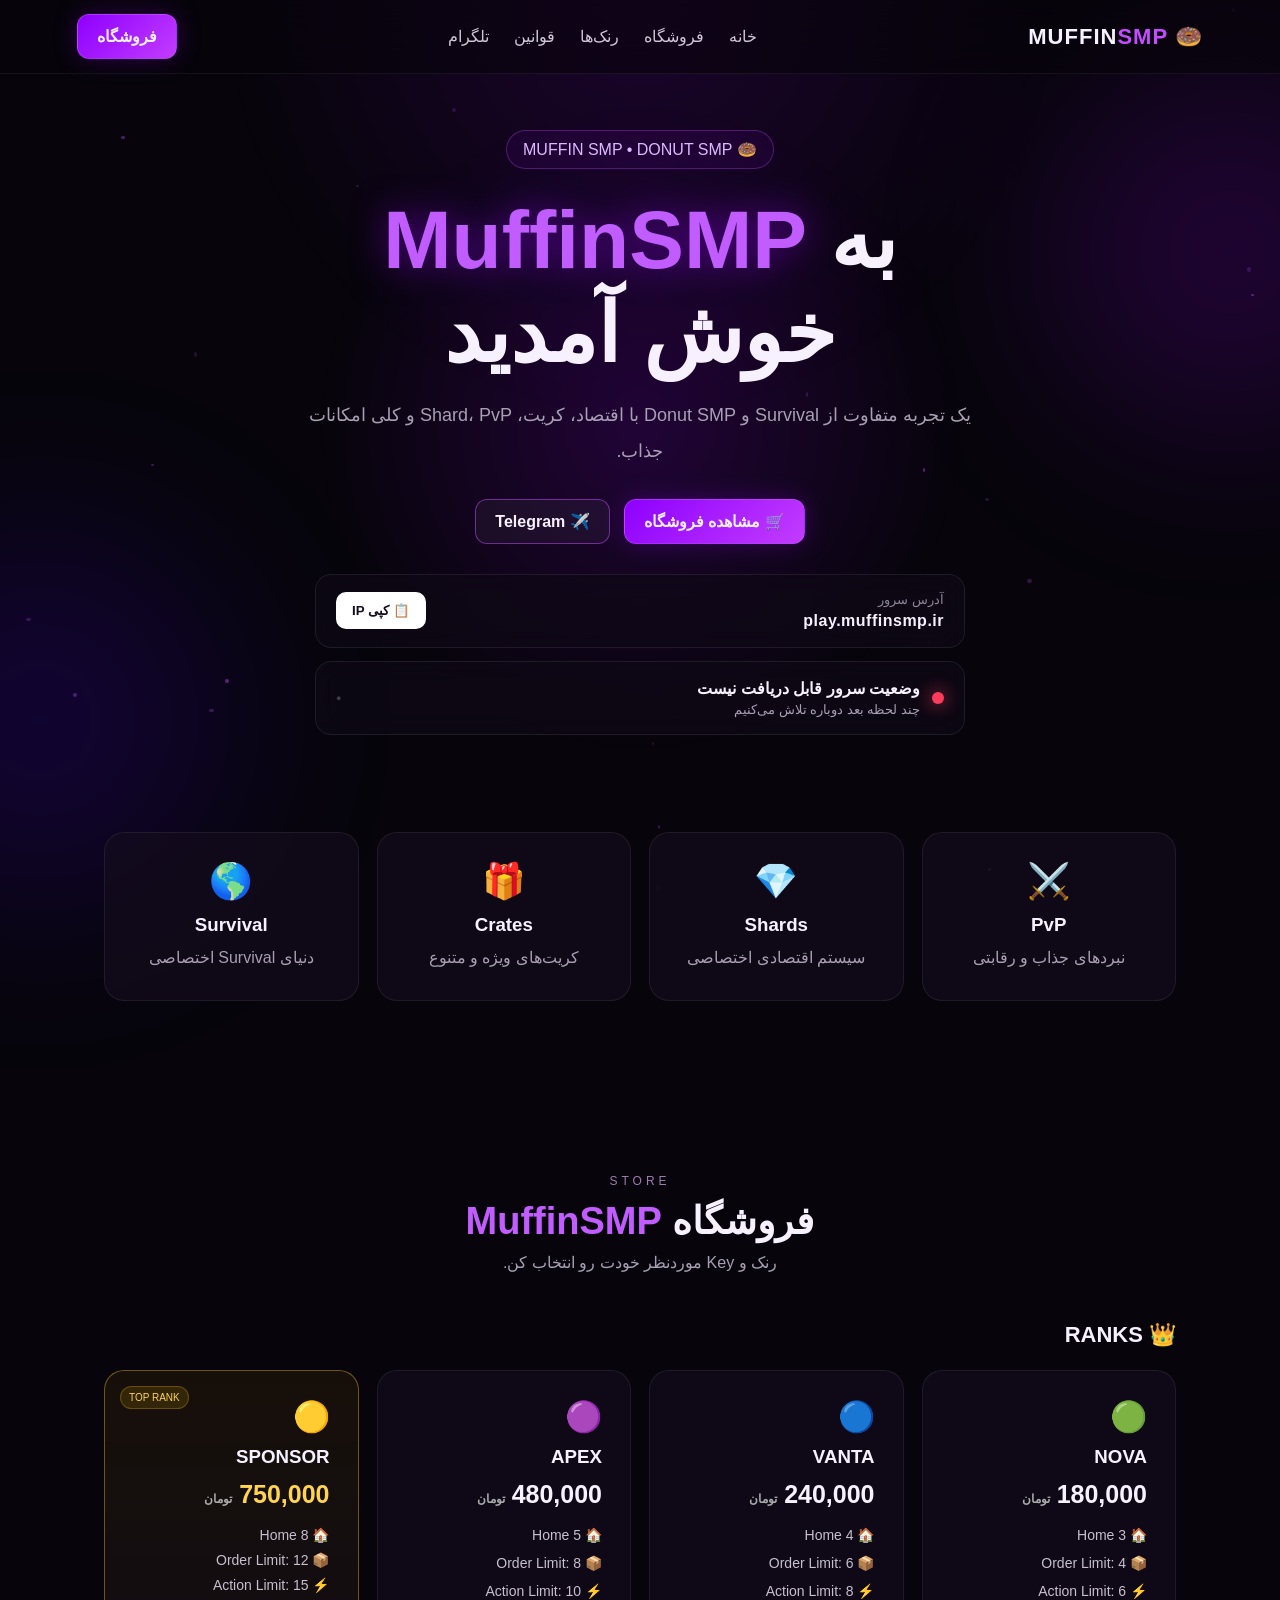
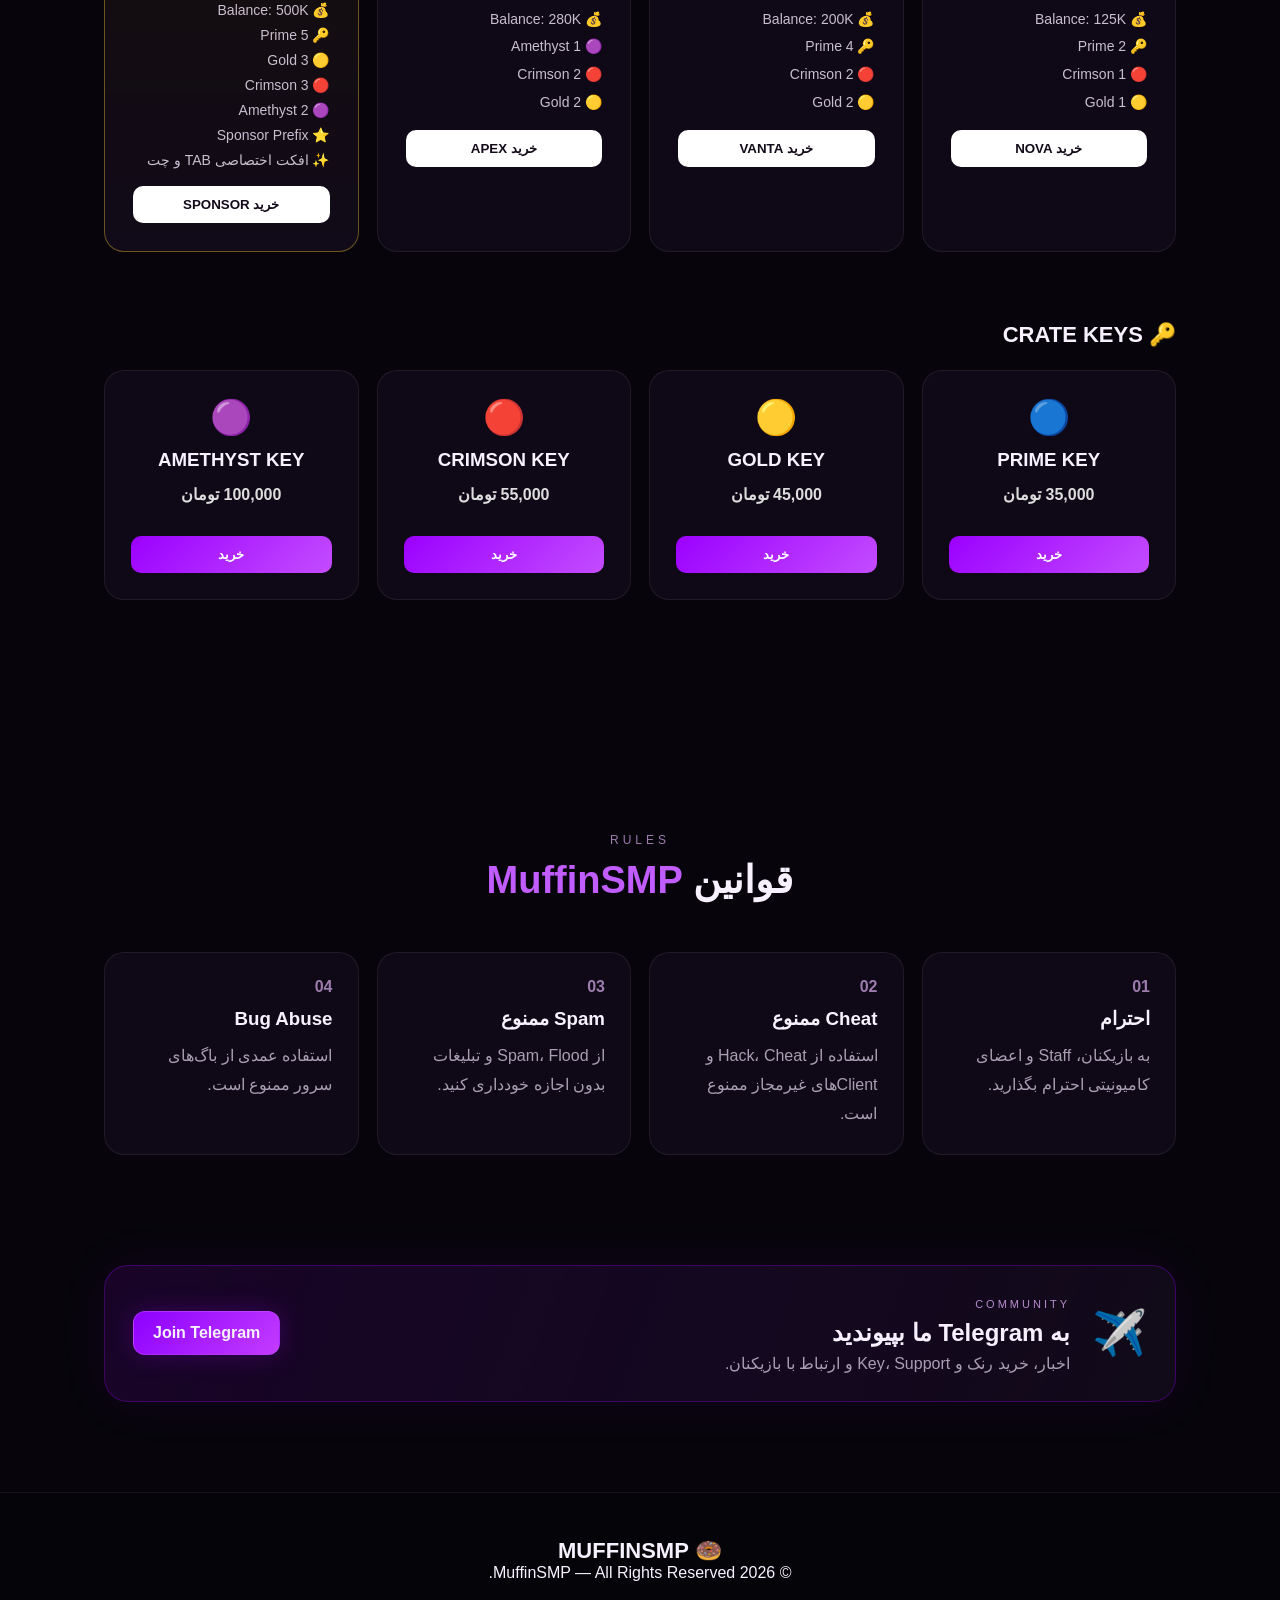
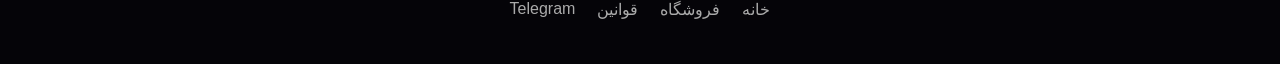
==== index.html @ d0418fef "Add files via upload" ====
<!DOCTYPE html>
<html lang="fa" dir="rtl">
<head>
    <meta charset="UTF-8">
    <meta name="viewport" content="width=device-width, initial-scale=1.0">
    <meta name="description" content="MuffinSMP - سرور Survival و Donut SMP ایرانی">
    <meta name="theme-color" content="#9b00ff">
    <title>MuffinSMP | Donut SMP</title>
    <link rel="icon" type="image/png" href="favicon.png">
    <link rel="stylesheet" href="style.css">
</head>
<body>

<div class="ambient ambient-one"></div>
<div class="ambient ambient-two"></div>
<div class="particles" aria-hidden="true"></div>

<header class="navbar" id="navbar">
    <div class="logo">🍩 MUFFIN<span>SMP</span></div>
    <nav>
        <a href="#home">خانه</a>
        <a href="#shop">فروشگاه</a>
        <a href="#ranks">رنک‌ها</a>
        <a href="#rules">قوانین</a>
        <a href="#telegram">تلگرام</a>
    </nav>
    <a href="#shop" class="nav-button">فروشگاه</a>
</header>

<section id="home" class="hero">
    <div class="hero-background"></div>
    <div class="hero-content reveal">
        <div class="badge">🍩 MUFFIN SMP • DONUT SMP</div>
        <h1>به <span>MuffinSMP</span><br>خوش آمدید</h1>
        <p>یک تجربه متفاوت از Survival و Donut SMP با اقتصاد، کریت، Shard، PvP و کلی امکانات جذاب.</p>

        <div class="hero-buttons">
            <a href="#shop" class="primary-btn">🛒 مشاهده فروشگاه</a>
            <a href="https://t.me/muffinsmp" target="_blank" rel="noopener" class="secondary-btn">✈️ Telegram</a>
        </div>

        <div class="server-ip glass">
            <div>
                <small>آدرس سرور</small>
                <strong id="serverIP">play.muffinsmp.ir</strong>
            </div>
            <button onclick="copyIP()">📋 کپی IP</button>
        </div>

        <div class="server-status glass" aria-live="polite">
            <div class="status-dot checking" id="statusDot"></div>
            <div class="status-info">
                <strong id="serverStatus">در حال بررسی سرور...</strong>
                <span id="playerCount">در حال دریافت تعداد بازیکنان...</span>
            </div>
            <span class="refresh-status" id="statusRefresh">●</span>
        </div>

        <div id="copyMessage" class="copy-message">IP کپی شد!</div>
    </div>
</section>

<section class="features">
    <div class="feature-card reveal"><div class="feature-icon">⚔️</div><h3>PvP</h3><p>نبردهای جذاب و رقابتی</p></div>
    <div class="feature-card reveal"><div class="feature-icon">💎</div><h3>Shards</h3><p>سیستم اقتصادی اختصاصی</p></div>
    <div class="feature-card reveal"><div class="feature-icon">🎁</div><h3>Crates</h3><p>کریت‌های ویژه و متنوع</p></div>
    <div class="feature-card reveal"><div class="feature-icon">🌎</div><h3>Survival</h3><p>دنیای Survival اختصاصی</p></div>
</section>

<section id="shop" class="section">
    <div class="section-title reveal">
        <span>STORE</span>
        <h2>فروشگاه <b>MuffinSMP</b></h2>
        <p>رنک و Key موردنظر خودت رو انتخاب کن.</p>
    </div>

    <div id="ranks" class="shop-category">
        <h3 class="category-title reveal">👑 RANKS</h3>
        <div class="cards">

            <div class="shop-card nova reveal">
                <div class="rank-icon">🟢</div>
                <h3>NOVA</h3>
                <div class="price">180,000 <small>تومان</small></div>
                <ul>
                    <li>🏠 3 Home</li><li>📦 Order Limit: 4</li><li>⚡ Action Limit: 6</li>
                    <li>💰 Balance: 125K</li><li>🔑 2 Prime</li><li>🔴 1 Crimson</li><li>🟡 1 Gold</li>
                </ul>
                <button onclick="buyRank('NOVA')">خرید NOVA</button>
            </div>

            <div class="shop-card vanta reveal">
                <div class="rank-icon">🔵</div>
                <h3>VANTA</h3>
                <div class="price">240,000 <small>تومان</small></div>
                <ul>
                    <li>🏠 4 Home</li><li>📦 Order Limit: 6</li><li>⚡ Action Limit: 8</li>
                    <li>💰 Balance: 200K</li><li>🔑 4 Prime</li><li>🔴 2 Crimson</li><li>🟡 2 Gold</li>
                </ul>
                <button onclick="buyRank('VANTA')">خرید VANTA</button>
            </div>

            <div class="shop-card apex reveal">
                <div class="rank-icon">🟣</div>
                <h3>APEX</h3>
                <div class="price">480,000 <small>تومان</small></div>
                <ul>
                    <li>🏠 5 Home</li><li>📦 Order Limit: 8</li><li>⚡ Action Limit: 10</li>
                    <li>💰 Balance: 280K</li><li>🟣 1 Amethyst</li><li>🔴 2 Crimson</li><li>🟡 2 Gold</li>
                </ul>
                <button onclick="buyRank('APEX')">خرید APEX</button>
            </div>

            <div class="shop-card sponsor reveal">
                <div class="sponsor-badge">TOP RANK</div>
                <div class="rank-icon">🟡</div>
                <h3>SPONSOR</h3>
                <div class="price">750,000 <small>تومان</small></div>
                <ul>
                    <li>🏠 8 Home</li><li>📦 Order Limit: 12</li><li>⚡ Action Limit: 15</li>
                    <li>💰 Balance: 500K</li><li>🔑 5 Prime</li><li>🟡 3 Gold</li>
                    <li>🔴 3 Crimson</li><li>🟣 2 Amethyst</li><li>⭐ Sponsor Prefix</li><li>✨ افکت اختصاصی TAB و چت</li>
                </ul>
                <button onclick="buyRank('SPONSOR')">خرید SPONSOR</button>
            </div>

        </div>
    </div>

    <div class="shop-category">
        <h3 class="category-title reveal">🔑 CRATE KEYS</h3>
        <div class="cards key-cards">
            <div class="key-card reveal"><span>🔵</span><h3>PRIME KEY</h3><strong>35,000 تومان</strong><button onclick="buyKey('Prime')">خرید</button></div>
            <div class="key-card reveal"><span>🟡</span><h3>GOLD KEY</h3><strong>45,000 تومان</strong><button onclick="buyKey('Gold')">خرید</button></div>
            <div class="key-card reveal"><span>🔴</span><h3>CRIMSON KEY</h3><strong>55,000 تومان</strong><button onclick="buyKey('Crimson')">خرید</button></div>
            <div class="key-card reveal"><span>🟣</span><h3>AMETHYST KEY</h3><strong>100,000 تومان</strong><button onclick="buyKey('Amethyst')">خرید</button></div>
        </div>
    </div>
</section>

<section id="rules" class="section rules-section">
    <div class="section-title reveal"><span>RULES</span><h2>قوانین <b>MuffinSMP</b></h2></div>
    <div class="rules-grid">
        <div class="rule reveal"><span>01</span><h3>احترام</h3><p>به بازیکنان، Staff و اعضای کامیونیتی احترام بگذارید.</p></div>
        <div class="rule reveal"><span>02</span><h3>Cheat ممنوع</h3><p>استفاده از Hack، Cheat و Clientهای غیرمجاز ممنوع است.</p></div>
        <div class="rule reveal"><span>03</span><h3>Spam ممنوع</h3><p>از Spam، Flood و تبلیغات بدون اجازه خودداری کنید.</p></div>
        <div class="rule reveal"><span>04</span><h3>Bug Abuse</h3><p>استفاده عمدی از باگ‌های سرور ممنوع است.</p></div>
    </div>
</section>

<section id="telegram" class="telegram-section">
    <div class="telegram-box reveal">
        <div class="telegram-icon">✈️</div>
        <div>
            <span>COMMUNITY</span>
            <h2>به Telegram ما بپیوندید</h2>
            <p>اخبار، خرید رنک و Key، Support و ارتباط با بازیکنان.</p>
        </div>
        <a href="https://t.me/muffinsmp" target="_blank" rel="noopener" class="telegram-btn">Join Telegram</a>
    </div>
</section>

<footer>
    <div class="footer-logo">🍩 MUFFINSMP</div>
    <p>© 2026 MuffinSMP — All Rights Reserved.</p>
    <div class="footer-links">
        <a href="#home">خانه</a><a href="#shop">فروشگاه</a><a href="#rules">قوانین</a><a href="#telegram">Telegram</a>
    </div>
</footer>

<div id="toast" class="toast">انجام شد!</div>
<script src="script.js"></script>
</body>
</html>
---- style.css ----
*{box-sizing:border-box;margin:0;padding:0}
:root{--bg:#07050b;--panel:rgba(20,12,29,.72);--purple:#9b00ff;--purple2:#c44cff;--text:#f7f1ff;--muted:#a99fb4}
html{scroll-behavior:smooth}
body{font-family:Tahoma,Arial,sans-serif;background:var(--bg);color:var(--text);overflow-x:hidden}
body:before{content:"";position:fixed;inset:0;pointer-events:none;background:radial-gradient(circle at 50% 0%,rgba(155,0,255,.14),transparent 38%);z-index:-3}
a{text-decoration:none;color:inherit}
.ambient{position:fixed;width:360px;height:360px;border-radius:50%;filter:blur(100px);opacity:.18;pointer-events:none;z-index:-2;animation:float 9s ease-in-out infinite}
.ambient-one{background:#9b00ff;top:8%;right:-130px}.ambient-two{background:#4d00ff;bottom:0;left:-140px;animation-delay:-4s}
@keyframes float{50%{transform:translate(30px,-25px) scale(1.08)}}
.navbar{position:fixed;top:0;left:0;right:0;height:74px;display:flex;align-items:center;justify-content:space-between;padding:0 6%;background:rgba(7,5,11,.58);backdrop-filter:blur(18px);border-bottom:1px solid rgba(255,255,255,.06);z-index:100;transition:.3s}
.navbar.scrolled{background:rgba(7,5,11,.9);box-shadow:0 10px 35px rgba(0,0,0,.35)}
.logo{font-weight:900;font-size:22px;letter-spacing:1px}.logo span{color:var(--purple2)}
nav{display:flex;gap:25px}nav a{color:#cfc6d7;transition:.25s}nav a:hover{color:#fff;text-shadow:0 0 15px var(--purple)}
.nav-button,.primary-btn,.secondary-btn,.telegram-btn{border:1px solid rgba(196,76,255,.5);border-radius:12px;padding:12px 19px;font-weight:800;transition:.25s}
.nav-button,.primary-btn,.telegram-btn{background:linear-gradient(135deg,#8d00ff,#c33cff);box-shadow:0 0 25px rgba(155,0,255,.25)}
.nav-button:hover,.primary-btn:hover,.telegram-btn:hover,.secondary-btn:hover{transform:translateY(-3px);box-shadow:0 0 35px rgba(155,0,255,.45)}
.hero{min-height:760px;display:grid;place-items:center;position:relative;padding:130px 6% 80px;text-align:center}
.hero-background{position:absolute;inset:0;background:radial-gradient(circle at center,rgba(155,0,255,.18),transparent 42%)}
.hero-content{max-width:850px;position:relative}.badge{display:inline-block;padding:9px 16px;border:1px solid rgba(196,76,255,.3);background:rgba(155,0,255,.08);border-radius:999px;color:#dcb8ff;animation:pulseGlow 3s ease-in-out infinite}
@keyframes pulseGlow{50%{box-shadow:0 0 35px rgba(155,0,255,.25)}}
.hero h1{font-size:clamp(42px,7vw,82px);line-height:1.15;margin:24px 0 15px}.hero h1 span{color:#c15cff;text-shadow:0 0 35px rgba(155,0,255,.5)}
.hero p{color:var(--muted);font-size:18px;line-height:2;max-width:700px;margin:auto}
.hero-buttons{display:flex;justify-content:center;gap:14px;margin:30px 0}.secondary-btn{background:rgba(255,255,255,.04)}
.glass{background:rgba(16,10,23,.68);border:1px solid rgba(255,255,255,.08);backdrop-filter:blur(14px)}
.server-ip,.server-status{max-width:650px;margin:13px auto;padding:17px 20px;border-radius:16px;display:flex;align-items:center;justify-content:space-between;text-align:right}
.server-ip small{display:block;color:#8e8497;margin-bottom:5px}.server-ip strong{direction:ltr;display:block;letter-spacing:.5px}
.server-ip button,.shop-card button,.key-card button{border:0;border-radius:10px;padding:11px 16px;background:#fff;color:#130b1a;font-weight:900;cursor:pointer;transition:.25s}
.server-ip button:hover,.shop-card button:hover,.key-card button:hover{transform:scale(1.04);box-shadow:0 0 20px rgba(255,255,255,.22)}
.status-dot{width:12px;height:12px;border-radius:50%;background:#888;box-shadow:0 0 12px #888;flex:none;margin-left:12px}
.status-dot.online{background:#3cff8b;box-shadow:0 0 18px #3cff8b}.status-dot.offline{background:#ff3b5c;box-shadow:0 0 18px #ff3b5c}.status-dot.checking{animation:blink 1s infinite}
@keyframes blink{50%{opacity:.3}}
.status-info{flex:1}.status-info strong{display:block}.status-info span{display:block;color:#a99fb4;font-size:13px;margin-top:4px}.refresh-status{color:#a99fb4;font-size:9px;animation:spin 2s linear infinite}@keyframes spin{to{transform:rotate(360deg)}}
.copy-message{opacity:0;transform:translateY(5px);transition:.25s;color:#bfffd5;margin:10px}.copy-message.show{opacity:1;transform:none}
.features{max-width:1200px;margin:-25px auto 90px;padding:0 5%;display:grid;grid-template-columns:repeat(4,1fr);gap:18px}
.feature-card,.shop-card,.key-card,.rule{background:var(--panel);border:1px solid rgba(255,255,255,.07);border-radius:20px;transition:.35s;position:relative;overflow:hidden}
.feature-card{padding:28px;text-align:center}.feature-card:hover,.shop-card:hover,.key-card:hover,.rule:hover{transform:translateY(-9px);border-color:rgba(196,76,255,.45);box-shadow:0 20px 50px rgba(0,0,0,.35),0 0 35px rgba(155,0,255,.12)}
.feature-icon{font-size:35px;margin-bottom:12px}.feature-card p,.rule p{color:var(--muted);margin-top:8px;line-height:1.8}
.section{max-width:1200px;margin:auto;padding:80px 5%}.section-title{text-align:center;margin-bottom:50px}.section-title span{color:#9d7cae;letter-spacing:4px;font-size:12px}.section-title h2{font-size:38px;margin:10px 0}.section-title b{color:#c15cff}.section-title p{color:var(--muted)}
.shop-category{margin-bottom:70px}.category-title{font-size:22px;margin-bottom:22px}.cards{display:grid;grid-template-columns:repeat(4,1fr);gap:18px}
.shop-card{padding:28px}.rank-icon{font-size:30px}.shop-card h3,.key-card h3{margin:12px 0}.price{font-size:25px;font-weight:900;margin-bottom:18px}.price small{font-size:12px;color:#aaa}
.shop-card ul{list-style:none;display:grid;gap:9px;color:#c8bfce;min-height:185px}.shop-card li{font-size:14px}.shop-card button,.key-card button{width:100%;margin-top:18px}
.sponsor{border-color:rgba(255,202,56,.38);background:linear-gradient(180deg,rgba(85,61,5,.2),rgba(20,12,29,.8))}.sponsor:hover{box-shadow:0 20px 55px rgba(0,0,0,.4),0 0 45px rgba(255,193,7,.2);border-color:rgba(255,213,79,.75)}.sponsor .price{color:#ffd54f}.sponsor-badge{position:absolute;top:15px;left:15px;font-size:10px;padding:5px 8px;border-radius:999px;background:rgba(255,193,7,.13);color:#ffd54f;border:1px solid rgba(255,193,7,.25)}
.key-card{padding:26px;text-align:center}.key-card>span{font-size:34px}.key-card strong{display:block;margin:14px 0;color:#ddd}.key-card button{background:linear-gradient(135deg,#9b00ff,#c44cff);color:#fff}
.rules-grid{display:grid;grid-template-columns:repeat(4,1fr);gap:18px}.rule{padding:25px}.rule>span{color:#9d7cae;font-weight:900}.rule h3{margin:12px 0}
.telegram-section{max-width:1200px;margin:auto;padding:30px 5% 90px}.telegram-box{display:flex;align-items:center;gap:22px;padding:28px;border:1px solid rgba(155,0,255,.3);border-radius:24px;background:linear-gradient(110deg,rgba(155,0,255,.12),rgba(20,12,29,.8));box-shadow:0 0 50px rgba(155,0,255,.08)}.telegram-icon{font-size:44px}.telegram-box span{font-size:11px;color:#b58bc9;letter-spacing:3px}.telegram-box h2{margin:7px 0}.telegram-box p{color:var(--muted)}.telegram-btn{margin-right:auto;white-space:nowrap}
footer{padding:45px 6%;border-top:1px solid rgba(255,255,255,.06);text-align:center;background:#050408}.footer-logo{font-weight:900;font-size:22px}.footer-links{display:flex;justify-content:center;gap:22px;margin-top:18px;color:#aaa}
.toast{position:fixed;bottom:25px;left:50%;transform:translate(-50%,20px);opacity:0;padding:13px 20px;background:#17101d;border:1px solid rgba(196,76,255,.4);border-radius:12px;z-index:200;transition:.3s;box-shadow:0 10px 35px rgba(0,0,0,.35)}.toast.show{opacity:1;transform:translate(-50%,0)}
.reveal{opacity:0;transform:translateY(25px);transition:opacity .7s ease,transform .7s ease}.reveal.visible{opacity:1;transform:none}
@media(max-width:950px){nav{display:none}.features,.cards,.rules-grid{grid-template-columns:repeat(2,1fr)}.shop-card ul{min-height:auto}}
@media(max-width:620px){.navbar{padding:0 4%}.nav-button{padding:9px 12px;font-size:12px}.hero{min-height:720px;padding-left:4%;padding-right:4%}.hero-buttons{flex-direction:column}.server-ip,.server-status{padding:14px}.features,.cards,.rules-grid{grid-template-columns:1fr}.section{padding-top:60px}.telegram-box{flex-direction:column;text-align:center}.telegram-btn{margin:8px 0 0}.hero p{font-size:15px}}
@media(prefers-reduced-motion:reduce){*,*:before,*:after{animation:none!important;transition:none!important;scroll-behavior:auto!important}}
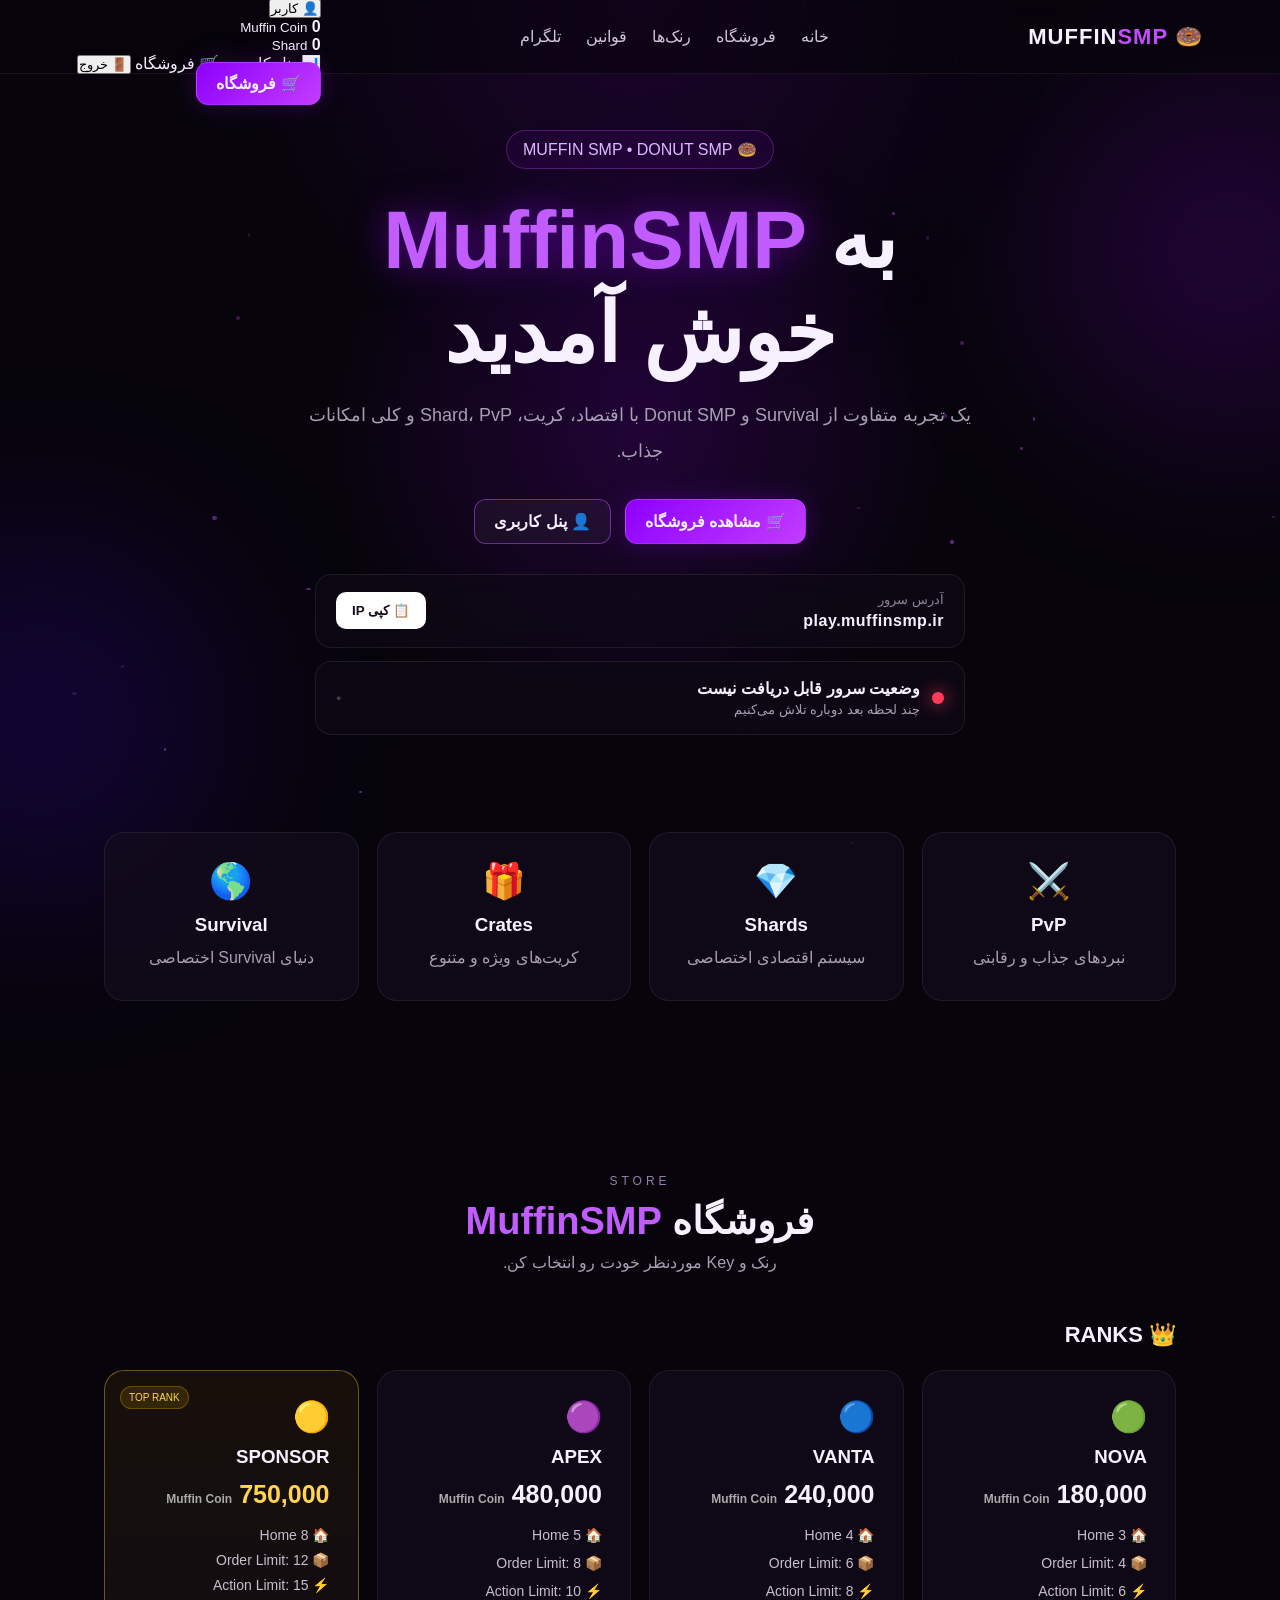
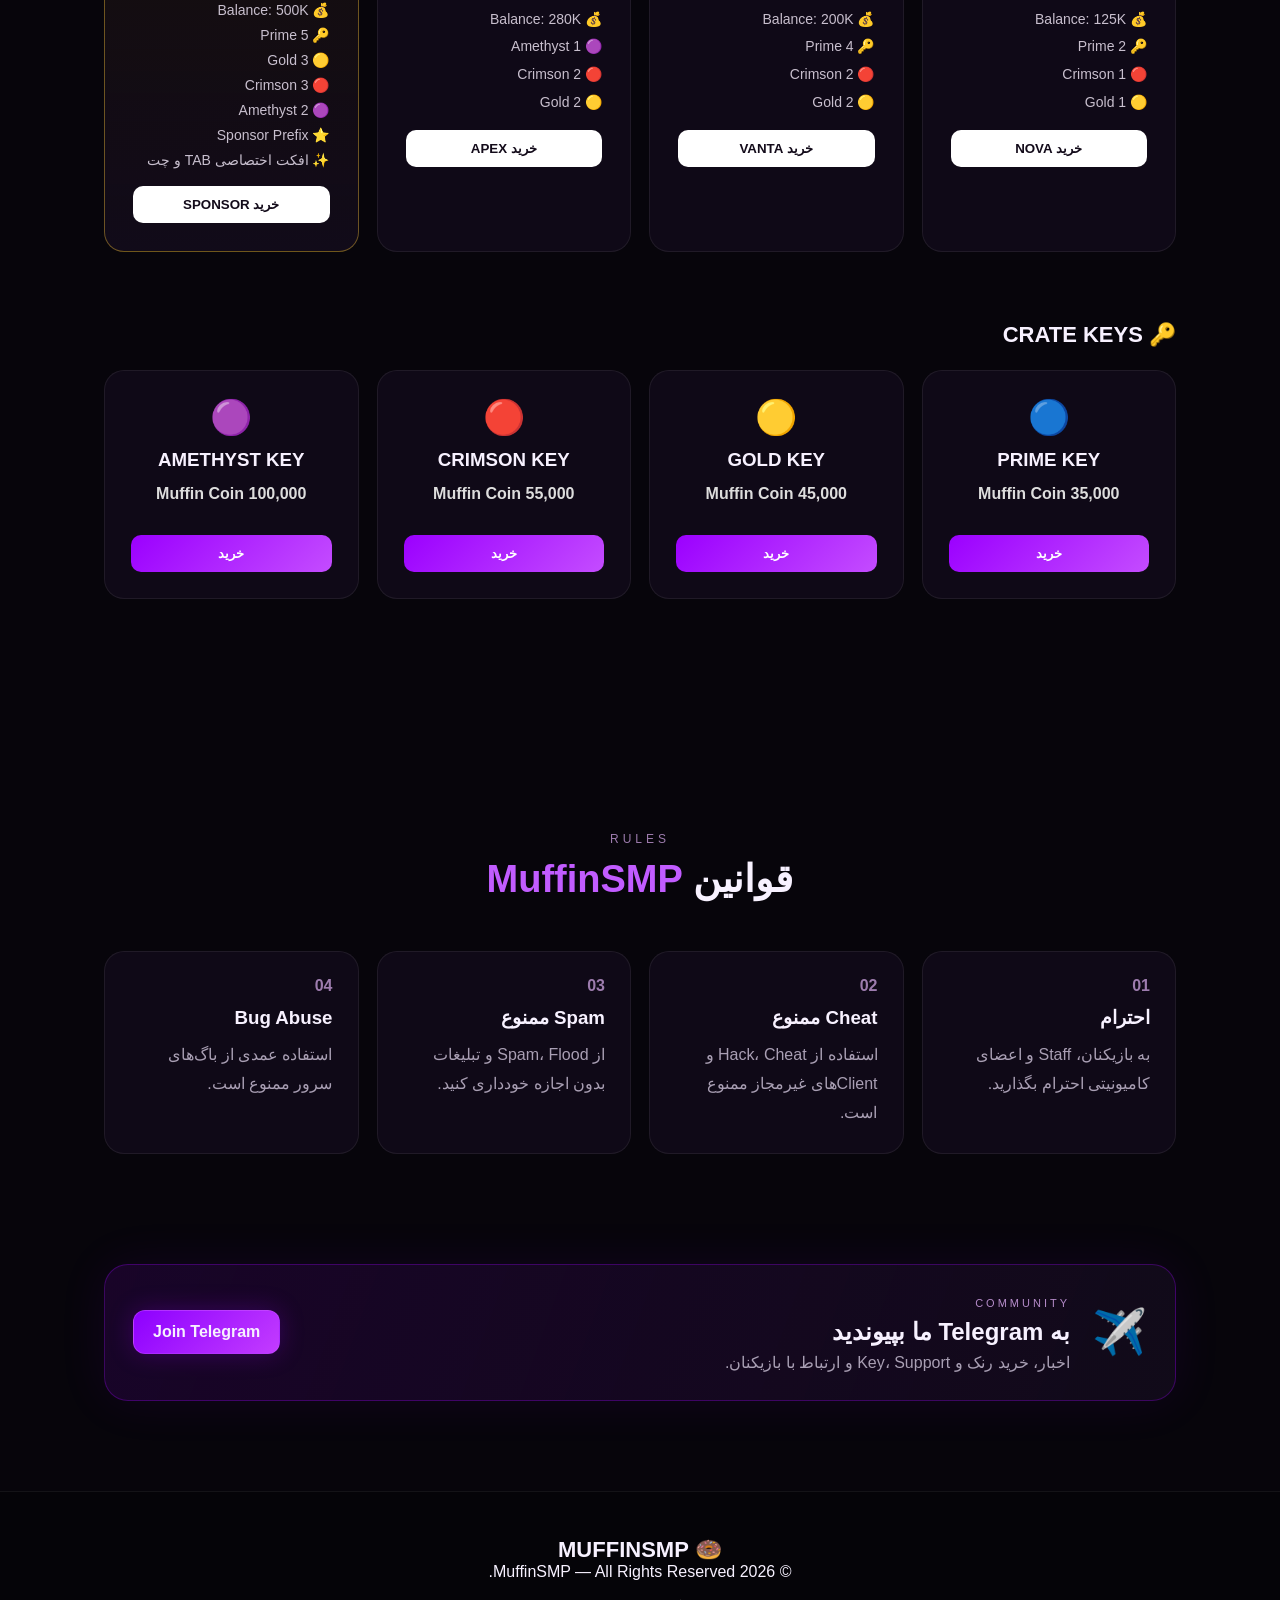
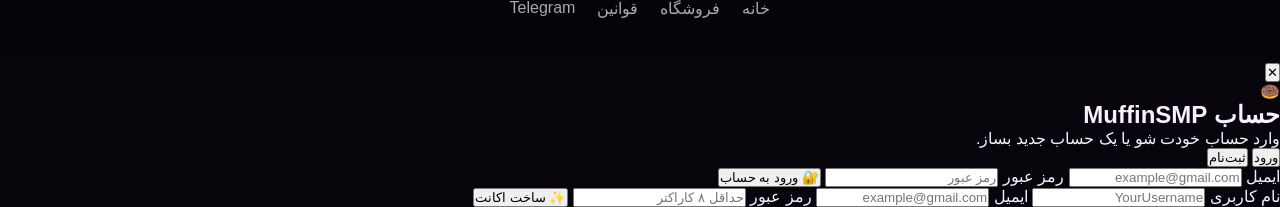
==== commit 07cdc4b2: "Update index.html" ====
--- a/index.html
+++ b/index.html
@@ -3,20 +3,36 @@
 <head>
     <meta charset="UTF-8">
     <meta name="viewport" content="width=device-width, initial-scale=1.0">
-    <meta name="description" content="MuffinSMP - سرور Survival و Donut SMP ایرانی">
+
+    <meta
+        name="description"
+        content="MuffinSMP - سرور Survival و Donut SMP ایرانی"
+    >
+
     <meta name="theme-color" content="#9b00ff">
+
     <title>MuffinSMP | Donut SMP</title>
+
     <link rel="icon" type="image/png" href="favicon.png">
     <link rel="stylesheet" href="style.css">
 </head>
+
 <body>
 
 <div class="ambient ambient-one"></div>
 <div class="ambient ambient-two"></div>
 <div class="particles" aria-hidden="true"></div>
 
+<!-- =====================================================
+     NAVBAR
+===================================================== -->
+
 <header class="navbar" id="navbar">
-    <div class="logo">🍩 MUFFIN<span>SMP</span></div>
+
+    <div class="logo">
+        🍩 MUFFIN<span>SMP</span>
+    </div>
+
     <nav>
         <a href="#home">خانه</a>
         <a href="#shop">فروشگاه</a>
@@ -24,151 +40,1052 @@
         <a href="#rules">قوانین</a>
         <a href="#telegram">تلگرام</a>
     </nav>
-    <a href="#shop" class="nav-button">فروشگاه</a>
+
+    <div class="nav-actions">
+
+        <!-- Login/Register -->
+        <a
+            href="javascript:void(0)"
+            class="nav-account-button"
+            id="loginButton"
+            onclick="openAuthModal()"
+        >
+            👤 ورود / ثبت‌نام
+        </a>
+
+        <!-- Logged in -->
+        <div
+            class="account-mini hidden"
+            id="accountMini"
+        >
+
+            <button
+                class="account-mini-button"
+                onclick="toggleAccountMenu()"
+            >
+                👤
+                <span id="navUsername">
+                    کاربر
+                </span>
+            </button>
+
+            <div
+                class="account-dropdown"
+                id="accountDropdown"
+            >
+
+                <div class="account-balance-mini">
+
+                    <div>
+                        <small>Muffin Coin</small>
+                        <strong id="navCoins">
+                            0
+                        </strong>
+                    </div>
+
+                    <div>
+                        <small>Shard</small>
+                        <strong id="navShards">
+                            0
+                        </strong>
+                    </div>
+
+                </div>
+
+                <a href="panel.html">
+                    📊 پنل کاربری
+                </a>
+
+                <a href="panel.html#shop">
+                    🛒 فروشگاه
+                </a>
+
+                <button onclick="logoutUser()">
+                    🚪 خروج
+                </button>
+
+            </div>
+
+        </div>
+
+        <a
+            href="#shop"
+            class="nav-button"
+        >
+            🛒 فروشگاه
+        </a>
+
+    </div>
+
 </header>
 
+
+<!-- =====================================================
+     HERO
+===================================================== -->
+
 <section id="home" class="hero">
+
     <div class="hero-background"></div>
+
     <div class="hero-content reveal">
-        <div class="badge">🍩 MUFFIN SMP • DONUT SMP</div>
-        <h1>به <span>MuffinSMP</span><br>خوش آمدید</h1>
-        <p>یک تجربه متفاوت از Survival و Donut SMP با اقتصاد، کریت، Shard، PvP و کلی امکانات جذاب.</p>
+
+        <div class="badge">
+            🍩 MUFFIN SMP • DONUT SMP
+        </div>
+
+        <h1>
+            به
+            <span>MuffinSMP</span>
+            <br>
+            خوش آمدید
+        </h1>
+
+        <p>
+            یک تجربه متفاوت از Survival و Donut SMP
+            با اقتصاد، کریت، Shard، PvP و کلی امکانات جذاب.
+        </p>
 
         <div class="hero-buttons">
-            <a href="#shop" class="primary-btn">🛒 مشاهده فروشگاه</a>
-            <a href="https://t.me/muffinsmp" target="_blank" rel="noopener" class="secondary-btn">✈️ Telegram</a>
-        </div>
+
+            <a
+                href="#shop"
+                class="primary-btn"
+            >
+                🛒 مشاهده فروشگاه
+            </a>
+
+            <a
+                href="javascript:void(0)"
+                class="secondary-btn"
+                onclick="openAuthModal()"
+            >
+                👤 پنل کاربری
+            </a>
+
+        </div>
+
+
+        <!-- Server IP -->
 
         <div class="server-ip glass">
+
             <div>
-                <small>آدرس سرور</small>
-                <strong id="serverIP">play.muffinsmp.ir</strong>
+
+                <small>
+                    آدرس سرور
+                </small>
+
+                <strong id="serverIP">
+                    play.muffinsmp.ir
+                </strong>
+
             </div>
-            <button onclick="copyIP()">📋 کپی IP</button>
-        </div>
-
-        <div class="server-status glass" aria-live="polite">
-            <div class="status-dot checking" id="statusDot"></div>
+
+            <button onclick="copyIP()">
+                📋 کپی IP
+            </button>
+
+        </div>
+
+
+        <!-- Server status -->
+
+        <div
+            class="server-status glass"
+            aria-live="polite"
+        >
+
+            <div
+                class="status-dot checking"
+                id="statusDot"
+            ></div>
+
             <div class="status-info">
-                <strong id="serverStatus">در حال بررسی سرور...</strong>
-                <span id="playerCount">در حال دریافت تعداد بازیکنان...</span>
+
+                <strong id="serverStatus">
+                    در حال بررسی سرور...
+                </strong>
+
+                <span id="playerCount">
+                    در حال دریافت تعداد بازیکنان...
+                </span>
+
             </div>
-            <span class="refresh-status" id="statusRefresh">●</span>
-        </div>
-
-        <div id="copyMessage" class="copy-message">IP کپی شد!</div>
-    </div>
+
+            <span
+                class="refresh-status"
+                id="statusRefresh"
+            >
+                ●
+            </span>
+
+        </div>
+
+        <div
+            id="copyMessage"
+            class="copy-message"
+        >
+            IP کپی شد!
+        </div>
+
+    </div>
+
 </section>
 
+
+<!-- =====================================================
+     FEATURES
+===================================================== -->
+
 <section class="features">
-    <div class="feature-card reveal"><div class="feature-icon">⚔️</div><h3>PvP</h3><p>نبردهای جذاب و رقابتی</p></div>
-    <div class="feature-card reveal"><div class="feature-icon">💎</div><h3>Shards</h3><p>سیستم اقتصادی اختصاصی</p></div>
-    <div class="feature-card reveal"><div class="feature-icon">🎁</div><h3>Crates</h3><p>کریت‌های ویژه و متنوع</p></div>
-    <div class="feature-card reveal"><div class="feature-icon">🌎</div><h3>Survival</h3><p>دنیای Survival اختصاصی</p></div>
+
+    <div class="feature-card reveal">
+
+        <div class="feature-icon">
+            ⚔️
+        </div>
+
+        <h3>
+            PvP
+        </h3>
+
+        <p>
+            نبردهای جذاب و رقابتی
+        </p>
+
+    </div>
+
+
+    <div class="feature-card reveal">
+
+        <div class="feature-icon">
+            💎
+        </div>
+
+        <h3>
+            Shards
+        </h3>
+
+        <p>
+            سیستم اقتصادی اختصاصی
+        </p>
+
+    </div>
+
+
+    <div class="feature-card reveal">
+
+        <div class="feature-icon">
+            🎁
+        </div>
+
+        <h3>
+            Crates
+        </h3>
+
+        <p>
+            کریت‌های ویژه و متنوع
+        </p>
+
+    </div>
+
+
+    <div class="feature-card reveal">
+
+        <div class="feature-icon">
+            🌎
+        </div>
+
+        <h3>
+            Survival
+        </h3>
+
+        <p>
+            دنیای Survival اختصاصی
+        </p>
+
+    </div>
+
 </section>
 
+
+<!-- =====================================================
+     SHOP
+===================================================== -->
+
 <section id="shop" class="section">
+
     <div class="section-title reveal">
-        <span>STORE</span>
-        <h2>فروشگاه <b>MuffinSMP</b></h2>
-        <p>رنک و Key موردنظر خودت رو انتخاب کن.</p>
-    </div>
+
+        <span>
+            STORE
+        </span>
+
+        <h2>
+            فروشگاه
+            <b>MuffinSMP</b>
+        </h2>
+
+        <p>
+            رنک و Key موردنظر خودت رو انتخاب کن.
+        </p>
+
+    </div>
+
+
+    <!-- RANKS -->
 
     <div id="ranks" class="shop-category">
-        <h3 class="category-title reveal">👑 RANKS</h3>
+
+        <h3 class="category-title reveal">
+            👑 RANKS
+        </h3>
+
         <div class="cards">
 
+
+            <!-- NOVA -->
+
             <div class="shop-card nova reveal">
-                <div class="rank-icon">🟢</div>
-                <h3>NOVA</h3>
-                <div class="price">180,000 <small>تومان</small></div>
+
+                <div class="rank-icon">
+                    🟢
+                </div>
+
+                <h3>
+                    NOVA
+                </h3>
+
+                <div class="price">
+                    180,000
+                    <small>
+                        Muffin Coin
+                    </small>
+                </div>
+
                 <ul>
-                    <li>🏠 3 Home</li><li>📦 Order Limit: 4</li><li>⚡ Action Limit: 6</li>
-                    <li>💰 Balance: 125K</li><li>🔑 2 Prime</li><li>🔴 1 Crimson</li><li>🟡 1 Gold</li>
+
+                    <li>
+                        🏠 3 Home
+                    </li>
+
+                    <li>
+                        📦 Order Limit: 4
+                    </li>
+
+                    <li>
+                        ⚡ Action Limit: 6
+                    </li>
+
+                    <li>
+                        💰 Balance: 125K
+                    </li>
+
+                    <li>
+                        🔑 2 Prime
+                    </li>
+
+                    <li>
+                        🔴 1 Crimson
+                    </li>
+
+                    <li>
+                        🟡 1 Gold
+                    </li>
+
                 </ul>
-                <button onclick="buyRank('NOVA')">خرید NOVA</button>
+
+                <button
+                    onclick="buyRank('NOVA')"
+                >
+                    خرید NOVA
+                </button>
+
             </div>
 
+
+            <!-- VANTA -->
+
             <div class="shop-card vanta reveal">
-                <div class="rank-icon">🔵</div>
-                <h3>VANTA</h3>
-                <div class="price">240,000 <small>تومان</small></div>
+
+                <div class="rank-icon">
+                    🔵
+                </div>
+
+                <h3>
+                    VANTA
+                </h3>
+
+                <div class="price">
+
+                    240,000
+
+                    <small>
+                        Muffin Coin
+                    </small>
+
+                </div>
+
                 <ul>
-                    <li>🏠 4 Home</li><li>📦 Order Limit: 6</li><li>⚡ Action Limit: 8</li>
-                    <li>💰 Balance: 200K</li><li>🔑 4 Prime</li><li>🔴 2 Crimson</li><li>🟡 2 Gold</li>
+
+                    <li>
+                        🏠 4 Home
+                    </li>
+
+                    <li>
+                        📦 Order Limit: 6
+                    </li>
+
+                    <li>
+                        ⚡ Action Limit: 8
+                    </li>
+
+                    <li>
+                        💰 Balance: 200K
+                    </li>
+
+                    <li>
+                        🔑 4 Prime
+                    </li>
+
+                    <li>
+                        🔴 2 Crimson
+                    </li>
+
+                    <li>
+                        🟡 2 Gold
+                    </li>
+
                 </ul>
-                <button onclick="buyRank('VANTA')">خرید VANTA</button>
+
+                <button
+                    onclick="buyRank('VANTA')"
+                >
+                    خرید VANTA
+                </button>
+
             </div>
 
+
+            <!-- APEX -->
+
             <div class="shop-card apex reveal">
-                <div class="rank-icon">🟣</div>
-                <h3>APEX</h3>
-                <div class="price">480,000 <small>تومان</small></div>
+
+                <div class="rank-icon">
+                    🟣
+                </div>
+
+                <h3>
+                    APEX
+                </h3>
+
+                <div class="price">
+
+                    480,000
+
+                    <small>
+                        Muffin Coin
+                    </small>
+
+                </div>
+
                 <ul>
-                    <li>🏠 5 Home</li><li>📦 Order Limit: 8</li><li>⚡ Action Limit: 10</li>
-                    <li>💰 Balance: 280K</li><li>🟣 1 Amethyst</li><li>🔴 2 Crimson</li><li>🟡 2 Gold</li>
+
+                    <li>
+                        🏠 5 Home
+                    </li>
+
+                    <li>
+                        📦 Order Limit: 8
+                    </li>
+
+                    <li>
+                        ⚡ Action Limit: 10
+                    </li>
+
+                    <li>
+                        💰 Balance: 280K
+                    </li>
+
+                    <li>
+                        🟣 1 Amethyst
+                    </li>
+
+                    <li>
+                        🔴 2 Crimson
+                    </li>
+
+                    <li>
+                        🟡 2 Gold
+                    </li>
+
                 </ul>
-                <button onclick="buyRank('APEX')">خرید APEX</button>
+
+                <button
+                    onclick="buyRank('APEX')"
+                >
+                    خرید APEX
+                </button>
+
             </div>
 
+
+            <!-- SPONSOR -->
+
             <div class="shop-card sponsor reveal">
-                <div class="sponsor-badge">TOP RANK</div>
-                <div class="rank-icon">🟡</div>
-                <h3>SPONSOR</h3>
-                <div class="price">750,000 <small>تومان</small></div>
+
+                <div class="sponsor-badge">
+                    TOP RANK
+                </div>
+
+                <div class="rank-icon">
+                    🟡
+                </div>
+
+                <h3>
+                    SPONSOR
+                </h3>
+
+                <div class="price">
+
+                    750,000
+
+                    <small>
+                        Muffin Coin
+                    </small>
+
+                </div>
+
                 <ul>
-                    <li>🏠 8 Home</li><li>📦 Order Limit: 12</li><li>⚡ Action Limit: 15</li>
-                    <li>💰 Balance: 500K</li><li>🔑 5 Prime</li><li>🟡 3 Gold</li>
-                    <li>🔴 3 Crimson</li><li>🟣 2 Amethyst</li><li>⭐ Sponsor Prefix</li><li>✨ افکت اختصاصی TAB و چت</li>
+
+                    <li>
+                        🏠 8 Home
+                    </li>
+
+                    <li>
+                        📦 Order Limit: 12
+                    </li>
+
+                    <li>
+                        ⚡ Action Limit: 15
+                    </li>
+
+                    <li>
+                        💰 Balance: 500K
+                    </li>
+
+                    <li>
+                        🔑 5 Prime
+                    </li>
+
+                    <li>
+                        🟡 3 Gold
+                    </li>
+
+                    <li>
+                        🔴 3 Crimson
+                    </li>
+
+                    <li>
+                        🟣 2 Amethyst
+                    </li>
+
+                    <li>
+                        ⭐ Sponsor Prefix
+                    </li>
+
+                    <li>
+                        ✨ افکت اختصاصی TAB و چت
+                    </li>
+
                 </ul>
-                <button onclick="buyRank('SPONSOR')">خرید SPONSOR</button>
+
+                <button
+                    onclick="buyRank('SPONSOR')"
+                >
+                    خرید SPONSOR
+                </button>
+
             </div>
 
         </div>
-    </div>
+
+    </div>
+
+
+    <!-- KEYS -->
 
     <div class="shop-category">
-        <h3 class="category-title reveal">🔑 CRATE KEYS</h3>
+
+        <h3 class="category-title reveal">
+            🔑 CRATE KEYS
+        </h3>
+
         <div class="cards key-cards">
-            <div class="key-card reveal"><span>🔵</span><h3>PRIME KEY</h3><strong>35,000 تومان</strong><button onclick="buyKey('Prime')">خرید</button></div>
-            <div class="key-card reveal"><span>🟡</span><h3>GOLD KEY</h3><strong>45,000 تومان</strong><button onclick="buyKey('Gold')">خرید</button></div>
-            <div class="key-card reveal"><span>🔴</span><h3>CRIMSON KEY</h3><strong>55,000 تومان</strong><button onclick="buyKey('Crimson')">خرید</button></div>
-            <div class="key-card reveal"><span>🟣</span><h3>AMETHYST KEY</h3><strong>100,000 تومان</strong><button onclick="buyKey('Amethyst')">خرید</button></div>
-        </div>
-    </div>
+
+
+            <div class="key-card reveal">
+
+                <span>
+                    🔵
+                </span>
+
+                <h3>
+                    PRIME KEY
+                </h3>
+
+                <strong>
+                    35,000 Muffin Coin
+                </strong>
+
+                <button
+                    onclick="buyKey('Prime')"
+                >
+                    خرید
+                </button>
+
+            </div>
+
+
+            <div class="key-card reveal">
+
+                <span>
+                    🟡
+                </span>
+
+                <h3>
+                    GOLD KEY
+                </h3>
+
+                <strong>
+                    45,000 Muffin Coin
+                </strong>
+
+                <button
+                    onclick="buyKey('Gold')"
+                >
+                    خرید
+                </button>
+
+            </div>
+
+
+            <div class="key-card reveal">
+
+                <span>
+                    🔴
+                </span>
+
+                <h3>
+                    CRIMSON KEY
+                </h3>
+
+                <strong>
+                    55,000 Muffin Coin
+                </strong>
+
+                <button
+                    onclick="buyKey('Crimson')"
+                >
+                    خرید
+                </button>
+
+            </div>
+
+
+            <div class="key-card reveal">
+
+                <span>
+                    🟣
+                </span>
+
+                <h3>
+                    AMETHYST KEY
+                </h3>
+
+                <strong>
+                    100,000 Muffin Coin
+                </strong>
+
+                <button
+                    onclick="buyKey('Amethyst')"
+                >
+                    خرید
+                </button>
+
+            </div>
+
+        </div>
+
+    </div>
+
 </section>
 
-<section id="rules" class="section rules-section">
-    <div class="section-title reveal"><span>RULES</span><h2>قوانین <b>MuffinSMP</b></h2></div>
+
+<!-- =====================================================
+     RULES
+===================================================== -->
+
+<section
+    id="rules"
+    class="section rules-section"
+>
+
+    <div class="section-title reveal">
+
+        <span>
+            RULES
+        </span>
+
+        <h2>
+            قوانین
+            <b>MuffinSMP</b>
+        </h2>
+
+    </div>
+
     <div class="rules-grid">
-        <div class="rule reveal"><span>01</span><h3>احترام</h3><p>به بازیکنان، Staff و اعضای کامیونیتی احترام بگذارید.</p></div>
-        <div class="rule reveal"><span>02</span><h3>Cheat ممنوع</h3><p>استفاده از Hack، Cheat و Clientهای غیرمجاز ممنوع است.</p></div>
-        <div class="rule reveal"><span>03</span><h3>Spam ممنوع</h3><p>از Spam، Flood و تبلیغات بدون اجازه خودداری کنید.</p></div>
-        <div class="rule reveal"><span>04</span><h3>Bug Abuse</h3><p>استفاده عمدی از باگ‌های سرور ممنوع است.</p></div>
-    </div>
+
+
+        <div class="rule reveal">
+
+            <span>
+                01
+            </span>
+
+            <h3>
+                احترام
+            </h3>
+
+            <p>
+                به بازیکنان، Staff و اعضای کامیونیتی احترام بگذارید.
+            </p>
+
+        </div>
+
+
+        <div class="rule reveal">
+
+            <span>
+                02
+            </span>
+
+            <h3>
+                Cheat ممنوع
+            </h3>
+
+            <p>
+                استفاده از Hack، Cheat و Clientهای غیرمجاز ممنوع است.
+            </p>
+
+        </div>
+
+
+        <div class="rule reveal">
+
+            <span>
+                03
+            </span>
+
+            <h3>
+                Spam ممنوع
+            </h3>
+
+            <p>
+                از Spam، Flood و تبلیغات بدون اجازه خودداری کنید.
+            </p>
+
+        </div>
+
+
+        <div class="rule reveal">
+
+            <span>
+                04
+            </span>
+
+            <h3>
+                Bug Abuse
+            </h3>
+
+            <p>
+                استفاده عمدی از باگ‌های سرور ممنوع است.
+            </p>
+
+        </div>
+
+    </div>
+
 </section>
 
-<section id="telegram" class="telegram-section">
+
+<!-- =====================================================
+     TELEGRAM
+===================================================== -->
+
+<section
+    id="telegram"
+    class="telegram-section"
+>
+
     <div class="telegram-box reveal">
-        <div class="telegram-icon">✈️</div>
+
+        <div class="telegram-icon">
+            ✈️
+        </div>
+
         <div>
-            <span>COMMUNITY</span>
-            <h2>به Telegram ما بپیوندید</h2>
-            <p>اخبار، خرید رنک و Key، Support و ارتباط با بازیکنان.</p>
-        </div>
-        <a href="https://t.me/muffinsmp" target="_blank" rel="noopener" class="telegram-btn">Join Telegram</a>
-    </div>
+
+            <span>
+                COMMUNITY
+            </span>
+
+            <h2>
+                به Telegram ما بپیوندید
+            </h2>
+
+            <p>
+                اخبار، خرید رنک و Key، Support و ارتباط با بازیکنان.
+            </p>
+
+        </div>
+
+        <a
+            href="https://t.me/muffinsmp"
+            target="_blank"
+            rel="noopener"
+            class="telegram-btn"
+        >
+            Join Telegram
+        </a>
+
+    </div>
+
 </section>
 
+
+<!-- =====================================================
+     FOOTER
+===================================================== -->
+
 <footer>
-    <div class="footer-logo">🍩 MUFFINSMP</div>
-    <p>© 2026 MuffinSMP — All Rights Reserved.</p>
+
+    <div class="footer-logo">
+        🍩 MUFFINSMP
+    </div>
+
+    <p>
+        © 2026 MuffinSMP — All Rights Reserved.
+    </p>
+
     <div class="footer-links">
-        <a href="#home">خانه</a><a href="#shop">فروشگاه</a><a href="#rules">قوانین</a><a href="#telegram">Telegram</a>
-    </div>
+
+        <a href="#home">
+            خانه
+        </a>
+
+        <a href="#shop">
+            فروشگاه
+        </a>
+
+        <a href="#rules">
+            قوانین
+        </a>
+
+        <a href="#telegram">
+            Telegram
+        </a>
+
+    </div>
+
 </footer>
 
-<div id="toast" class="toast">انجام شد!</div>
+
+<!-- =====================================================
+     AUTH MODAL
+===================================================== -->
+
+<div
+    class="auth-modal"
+    id="authModal"
+>
+
+    <div
+        class="auth-overlay"
+        onclick="closeAuthModal()"
+    ></div>
+
+    <div class="auth-box">
+
+        <button
+            class="auth-close"
+            onclick="closeAuthModal()"
+        >
+            ✕
+        </button>
+
+
+        <div class="auth-logo">
+            🍩
+        </div>
+
+        <h2>
+            حساب MuffinSMP
+        </h2>
+
+        <p class="auth-subtitle">
+            وارد حساب خودت شو یا یک حساب جدید بساز.
+        </p>
+
+
+        <!-- Tabs -->
+
+        <div class="auth-tabs">
+
+            <button
+                class="auth-tab active"
+                id="loginTab"
+                onclick="switchAuthTab('login')"
+            >
+                ورود
+            </button>
+
+            <button
+                class="auth-tab"
+                id="registerTab"
+                onclick="switchAuthTab('register')"
+            >
+                ثبت‌نام
+            </button>
+
+        </div>
+
+
+        <!-- LOGIN -->
+
+        <form
+            id="loginForm"
+            class="auth-form"
+        >
+
+            <label>
+                ایمیل
+            </label>
+
+            <input
+                id="loginEmail"
+                type="email"
+                placeholder="example@gmail.com"
+                autocomplete="email"
+                required
+            >
+
+
+            <label>
+                رمز عبور
+            </label>
+
+            <input
+                id="loginPassword"
+                type="password"
+                placeholder="رمز عبور"
+                autocomplete="current-password"
+                required
+            >
+
+
+            <button
+                type="submit"
+                class="auth-submit"
+            >
+                🔐 ورود به حساب
+            </button>
+
+        </form>
+
+
+        <!-- REGISTER -->
+
+        <form
+            id="registerForm"
+            class="auth-form hidden"
+        >
+
+            <label>
+                نام کاربری
+            </label>
+
+            <input
+                id="registerUsername"
+                type="text"
+                placeholder="YourUsername"
+                minlength="3"
+                maxlength="24"
+                required
+            >
+
+
+            <label>
+                ایمیل
+            </label>
+
+            <input
+                id="registerEmail"
+                type="email"
+                placeholder="example@gmail.com"
+                autocomplete="email"
+                required
+            >
+
+
+            <label>
+                رمز عبور
+            </label>
+
+            <input
+                id="registerPassword"
+                type="password"
+                placeholder="حداقل ۸ کاراکتر"
+                minlength="8"
+                autocomplete="new-password"
+                required
+            >
+
+
+            <button
+                type="submit"
+                class="auth-submit"
+            >
+                ✨ ساخت اکانت
+            </button>
+
+        </form>
+
+
+        <div
+            id="authMessage"
+            class="auth-message"
+        ></div>
+
+    </div>
+
+</div>
+
+
+<!-- =====================================================
+     TOAST
+===================================================== -->
+
+<div
+    id="toast"
+    class="toast"
+>
+    انجام شد!
+</div>
+
+
 <script src="script.js"></script>
+
 </body>
 </html>
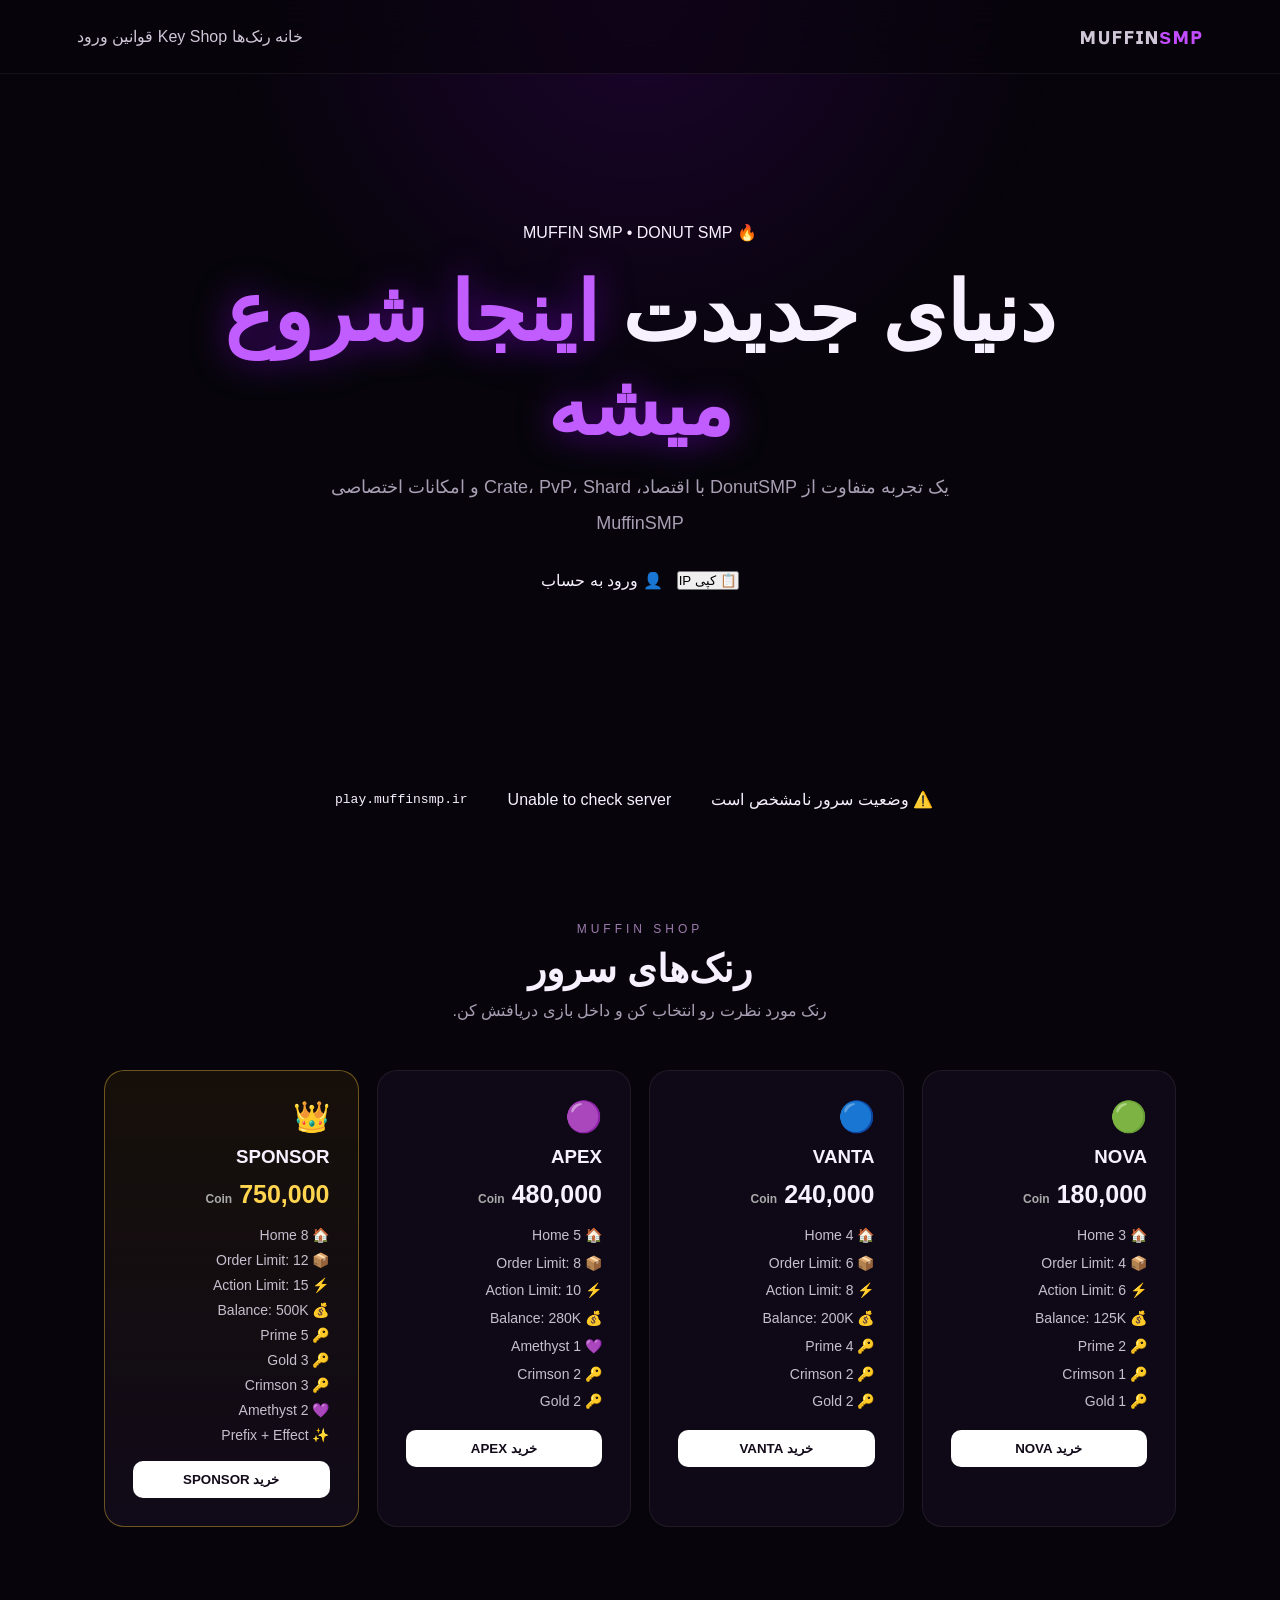
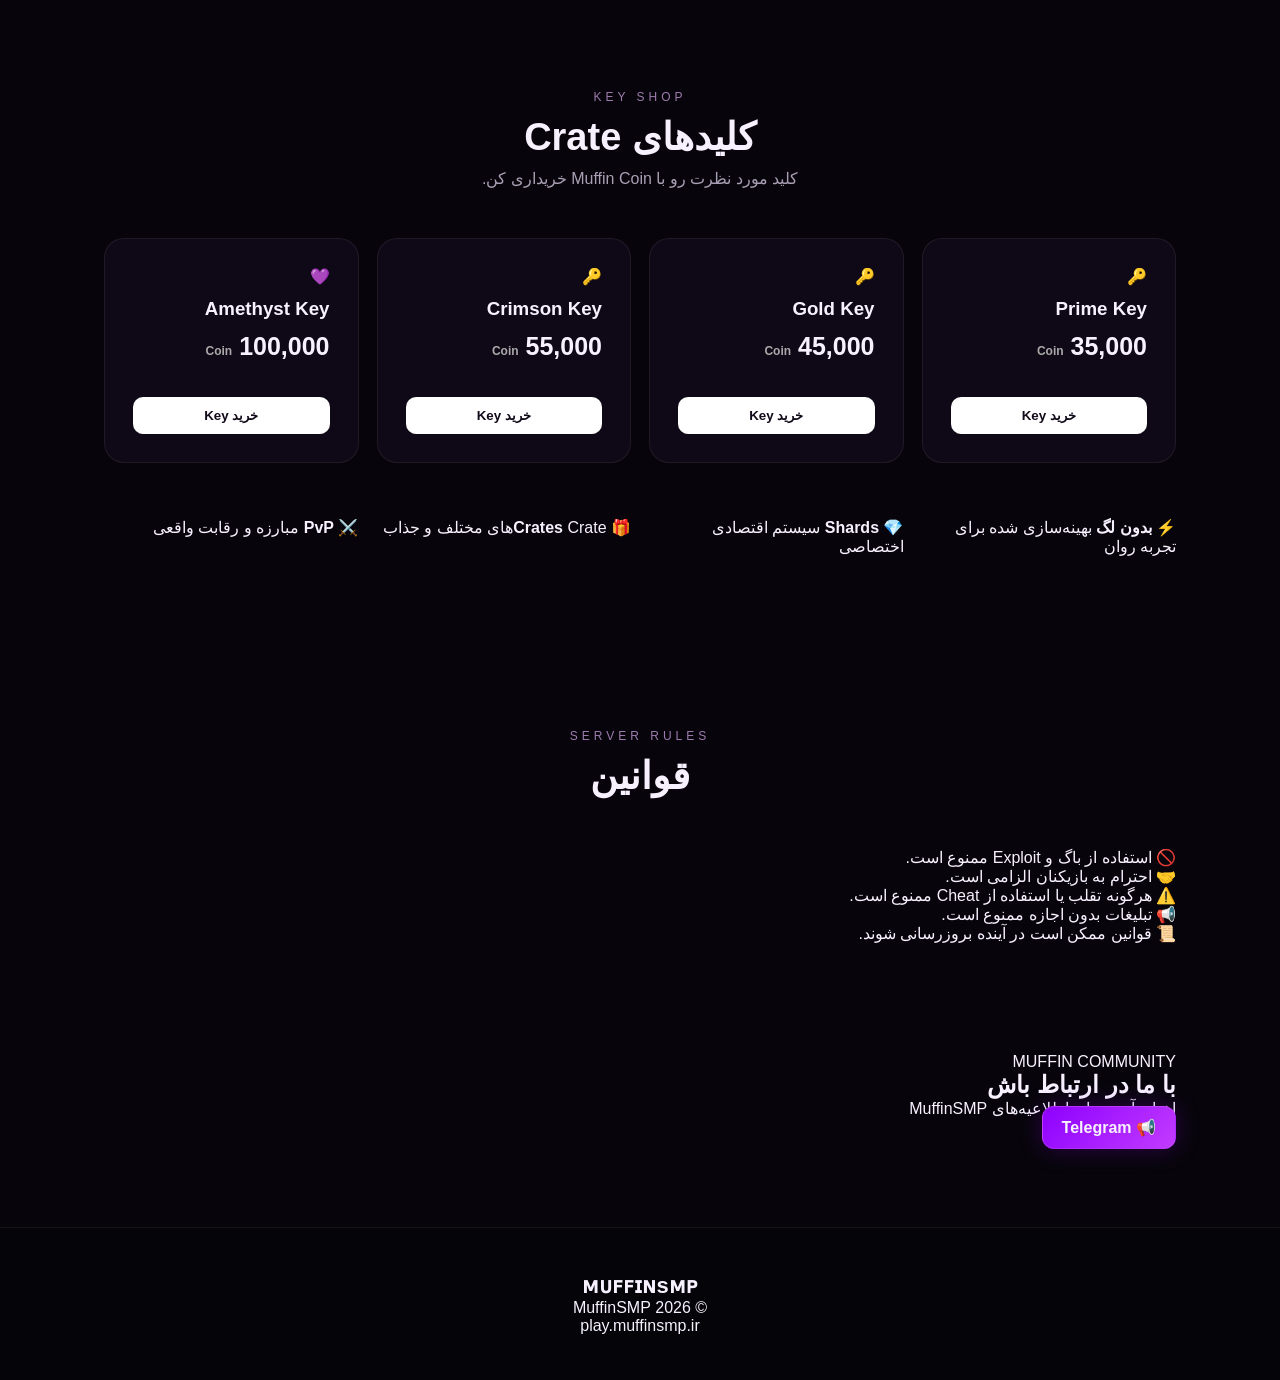
==== commit 72a026a8: "Update index.html" ====
--- a/index.html
+++ b/index.html
@@ -4,1085 +4,567 @@
     <meta charset="UTF-8">
     <meta name="viewport" content="width=device-width, initial-scale=1.0">
 
-    <meta
-        name="description"
-        content="MuffinSMP - سرور Survival و Donut SMP ایرانی"
-    >
-
-    <meta name="theme-color" content="#9b00ff">
-
-    <title>MuffinSMP | Donut SMP</title>
-
+    <title>MuffinSMP | DonutSMP</title>
+
+    <meta name="description"
+          content="MuffinSMP - سرور حرفه‌ای DonutSMP با Rank، Key، Crate، PvP و Economy">
+
+    <link rel="stylesheet" href="style.css">
     <link rel="icon" type="image/png" href="favicon.png">
-    <link rel="stylesheet" href="style.css">
 </head>
 
 <body>
 
-<div class="ambient ambient-one"></div>
-<div class="ambient ambient-two"></div>
-<div class="particles" aria-hidden="true"></div>
-
-<!-- =====================================================
-     NAVBAR
-===================================================== -->
-
-<header class="navbar" id="navbar">
-
-    <div class="logo">
-        🍩 MUFFIN<span>SMP</span>
-    </div>
-
-    <nav>
+<!-- ================= NAVBAR ================= -->
+
+<nav class="navbar">
+
+    <a href="index.html" class="logo">
+        ᴍᴜꜰꜰɪɴ<span>ѕᴍᴘ</span>
+    </a>
+
+    <div class="nav-links">
         <a href="#home">خانه</a>
-        <a href="#shop">فروشگاه</a>
         <a href="#ranks">رنک‌ها</a>
+        <a href="#keys">Key Shop</a>
         <a href="#rules">قوانین</a>
-        <a href="#telegram">تلگرام</a>
-    </nav>
-
-    <div class="nav-actions">
-
-        <!-- Login/Register -->
-        <a
-            href="javascript:void(0)"
-            class="nav-account-button"
-            id="loginButton"
-            onclick="openAuthModal()"
-        >
-            👤 ورود / ثبت‌نام
+        <a href="login.html" class="nav-login">
+            ورود
         </a>
-
-        <!-- Logged in -->
-        <div
-            class="account-mini hidden"
-            id="accountMini"
-        >
-
-            <button
-                class="account-mini-button"
-                onclick="toggleAccountMenu()"
-            >
-                👤
-                <span id="navUsername">
-                    کاربر
-                </span>
-            </button>
-
-            <div
-                class="account-dropdown"
-                id="accountDropdown"
-            >
-
-                <div class="account-balance-mini">
-
-                    <div>
-                        <small>Muffin Coin</small>
-                        <strong id="navCoins">
-                            0
-                        </strong>
-                    </div>
-
-                    <div>
-                        <small>Shard</small>
-                        <strong id="navShards">
-                            0
-                        </strong>
-                    </div>
-
-                </div>
-
-                <a href="panel.html">
-                    📊 پنل کاربری
-                </a>
-
-                <a href="panel.html#shop">
-                    🛒 فروشگاه
-                </a>
-
-                <button onclick="logoutUser()">
-                    🚪 خروج
-                </button>
-
-            </div>
-
-        </div>
-
-        <a
-            href="#shop"
-            class="nav-button"
-        >
-            🛒 فروشگاه
-        </a>
+    </div>
+
+</nav>
+
+
+<!-- ================= HERO ================= -->
+
+<header id="home" class="hero">
+
+    <div class="hero-bg"></div>
+
+    <div class="hero-content">
+
+        <div class="hero-badge">
+            🔥 MUFFIN SMP • DONUT SMP
+        </div>
+
+        <h1>
+            دنیای جدیدت
+            <span>اینجا شروع میشه</span>
+        </h1>
+
+        <p>
+            یک تجربه متفاوت از DonutSMP
+            با اقتصاد، Crate، PvP، Shard و امکانات اختصاصی MuffinSMP
+        </p>
+
+        <div class="hero-buttons">
+
+            <button class="main-btn" onclick="copyServerIP()">
+                📋 کپی IP
+            </button>
+
+            <a href="login.html" class="second-btn">
+                👤 ورود به حساب
+            </a>
+
+        </div>
+
+        <div id="copyMessage" class="copy-message">
+            IP با موفقیت کپی شد ✓
+        </div>
 
     </div>
 
 </header>
 
 
-<!-- =====================================================
-     HERO
-===================================================== -->
-
-<section id="home" class="hero">
-
-    <div class="hero-background"></div>
-
-    <div class="hero-content reveal">
-
-        <div class="badge">
-            🍩 MUFFIN SMP • DONUT SMP
-        </div>
-
-        <h1>
-            به
-            <span>MuffinSMP</span>
-            <br>
-            خوش آمدید
-        </h1>
-
-        <p>
-            یک تجربه متفاوت از Survival و Donut SMP
-            با اقتصاد، کریت، Shard، PvP و کلی امکانات جذاب.
-        </p>
-
-        <div class="hero-buttons">
-
-            <a
-                href="#shop"
-                class="primary-btn"
-            >
-                🛒 مشاهده فروشگاه
-            </a>
-
-            <a
-                href="javascript:void(0)"
-                class="secondary-btn"
-                onclick="openAuthModal()"
-            >
-                👤 پنل کاربری
-            </a>
-
-        </div>
-
-
-        <!-- Server IP -->
-
-        <div class="server-ip glass">
-
-            <div>
-
-                <small>
-                    آدرس سرور
-                </small>
-
-                <strong id="serverIP">
-                    play.muffinsmp.ir
-                </strong>
-
-            </div>
-
-            <button onclick="copyIP()">
-                📋 کپی IP
-            </button>
-
-        </div>
-
-
-        <!-- Server status -->
-
-        <div
-            class="server-status glass"
-            aria-live="polite"
-        >
-
-            <div
-                class="status-dot checking"
-                id="statusDot"
-            ></div>
-
-            <div class="status-info">
-
-                <strong id="serverStatus">
-                    در حال بررسی سرور...
-                </strong>
-
-                <span id="playerCount">
-                    در حال دریافت تعداد بازیکنان...
-                </span>
-
-            </div>
-
-            <span
-                class="refresh-status"
-                id="statusRefresh"
-            >
-                ●
-            </span>
-
-        </div>
-
-        <div
-            id="copyMessage"
-            class="copy-message"
-        >
-            IP کپی شد!
-        </div>
-
-    </div>
+<!-- ================= SERVER STATUS ================= -->
+
+<section class="server-status">
+
+    <div class="status-item">
+
+        <span id="statusDot" class="status-dot"></span>
+
+        <span id="serverStatus">
+            در حال بررسی سرور...
+        </span>
+
+    </div>
+
+    <div id="playerCount">
+        Checking...
+    </div>
+
+    <code id="serverIP">
+        play.muffinsmp.ir
+    </code>
 
 </section>
 
 
-<!-- =====================================================
-     FEATURES
-===================================================== -->
+<!-- ================= RANKS ================= -->
+
+<section id="ranks" class="section">
+
+    <div class="section-title">
+
+        <span>MUFFIN SHOP</span>
+
+        <h2>
+            رنک‌های سرور
+        </h2>
+
+        <p>
+            رنک مورد نظرت رو انتخاب کن و داخل بازی دریافتش کن.
+        </p>
+
+    </div>
+
+
+    <div class="cards">
+
+
+        <!-- NOVA -->
+
+        <div class="shop-card nova">
+
+            <div class="rank-icon">
+                🟢
+            </div>
+
+            <h3>
+                NOVA
+            </h3>
+
+            <div class="price">
+                180,000
+                <small>Coin</small>
+            </div>
+
+            <ul>
+
+                <li>🏠 3 Home</li>
+
+                <li>📦 Order Limit: 4</li>
+
+                <li>⚡ Action Limit: 6</li>
+
+                <li>💰 Balance: 125K</li>
+
+                <li>🔑 2 Prime</li>
+
+                <li>🔑 1 Crimson</li>
+
+                <li>🔑 1 Gold</li>
+
+            </ul>
+
+            <button
+                class="buy-btn"
+                onclick="buyProduct('rank','NOVA')">
+
+                خرید NOVA
+
+            </button>
+
+        </div>
+
+
+        <!-- VANTA -->
+
+        <div class="shop-card vanta">
+
+            <div class="rank-icon">
+                🔵
+            </div>
+
+            <h3>
+                VANTA
+            </h3>
+
+            <div class="price">
+                240,000
+                <small>Coin</small>
+            </div>
+
+            <ul>
+
+                <li>🏠 4 Home</li>
+
+                <li>📦 Order Limit: 6</li>
+
+                <li>⚡ Action Limit: 8</li>
+
+                <li>💰 Balance: 200K</li>
+
+                <li>🔑 4 Prime</li>
+
+                <li>🔑 2 Crimson</li>
+
+                <li>🔑 2 Gold</li>
+
+            </ul>
+
+            <button
+                class="buy-btn"
+                onclick="buyProduct('rank','VANTA')">
+
+                خرید VANTA
+
+            </button>
+
+        </div>
+
+
+        <!-- APEX -->
+
+        <div class="shop-card apex">
+
+            <div class="rank-icon">
+                🟣
+            </div>
+
+            <h3>
+                APEX
+            </h3>
+
+            <div class="price">
+                480,000
+                <small>Coin</small>
+            </div>
+
+            <ul>
+
+                <li>🏠 5 Home</li>
+
+                <li>📦 Order Limit: 8</li>
+
+                <li>⚡ Action Limit: 10</li>
+
+                <li>💰 Balance: 280K</li>
+
+                <li>💜 1 Amethyst</li>
+
+                <li>🔑 2 Crimson</li>
+
+                <li>🔑 2 Gold</li>
+
+            </ul>
+
+            <button
+                class="buy-btn"
+                onclick="buyProduct('rank','APEX')">
+
+                خرید APEX
+
+            </button>
+
+        </div>
+
+
+        <!-- SPONSOR -->
+
+        <div class="shop-card sponsor">
+
+            <div class="rank-icon">
+                👑
+            </div>
+
+            <h3>
+                SPONSOR
+            </h3>
+
+            <div class="price">
+                750,000
+                <small>Coin</small>
+            </div>
+
+            <ul>
+
+                <li>🏠 8 Home</li>
+
+                <li>📦 Order Limit: 12</li>
+
+                <li>⚡ Action Limit: 15</li>
+
+                <li>💰 Balance: 500K</li>
+
+                <li>🔑 5 Prime</li>
+
+                <li>🔑 3 Gold</li>
+
+                <li>🔑 3 Crimson</li>
+
+                <li>💜 2 Amethyst</li>
+
+                <li>✨ Prefix + Effect</li>
+
+            </ul>
+
+            <button
+                class="buy-btn"
+                onclick="buyProduct('rank','SPONSOR')">
+
+                خرید SPONSOR
+
+            </button>
+
+        </div>
+
+    </div>
+
+</section>
+
+
+<!-- ================= KEY SHOP ================= -->
+
+<section id="keys" class="section">
+
+    <div class="section-title">
+
+        <span>KEY SHOP</span>
+
+        <h2>
+            کلیدهای Crate
+        </h2>
+
+        <p>
+            کلید مورد نظرت رو با Muffin Coin خریداری کن.
+        </p>
+
+    </div>
+
+
+    <div class="cards keys-grid">
+
+
+        <div class="shop-card">
+
+            <div class="key-icon">
+                🔑
+            </div>
+
+            <h3>
+                Prime Key
+            </h3>
+
+            <div class="price">
+                35,000
+                <small>Coin</small>
+            </div>
+
+            <button
+                class="buy-btn"
+                onclick="buyProduct('key','prime')">
+
+                خرید Key
+
+            </button>
+
+        </div>
+
+
+        <div class="shop-card">
+
+            <div class="key-icon">
+                🔑
+            </div>
+
+            <h3>
+                Gold Key
+            </h3>
+
+            <div class="price">
+                45,000
+                <small>Coin</small>
+            </div>
+
+            <button
+                class="buy-btn"
+                onclick="buyProduct('key','gold')">
+
+                خرید Key
+
+            </button>
+
+        </div>
+
+
+        <div class="shop-card">
+
+            <div class="key-icon">
+                🔑
+            </div>
+
+            <h3>
+                Crimson Key
+            </h3>
+
+            <div class="price">
+                55,000
+                <small>Coin</small>
+            </div>
+
+            <button
+                class="buy-btn"
+                onclick="buyProduct('key','crimson')">
+
+                خرید Key
+
+            </button>
+
+        </div>
+
+
+        <div class="shop-card">
+
+            <div class="key-icon">
+                💜
+            </div>
+
+            <h3>
+                Amethyst Key
+            </h3>
+
+            <div class="price">
+                100,000
+                <small>Coin</small>
+            </div>
+
+            <button
+                class="buy-btn"
+                onclick="buyProduct('key','amethyst')">
+
+                خرید Key
+
+            </button>
+
+        </div>
+
+    </div>
+
+</section>
+
+
+<!-- ================= FEATURES ================= -->
 
 <section class="features">
 
-    <div class="feature-card reveal">
-
-        <div class="feature-icon">
-            ⚔️
-        </div>
-
-        <h3>
-            PvP
-        </h3>
-
-        <p>
-            نبردهای جذاب و رقابتی
-        </p>
-
-    </div>
-
-
-    <div class="feature-card reveal">
-
-        <div class="feature-icon">
-            💎
-        </div>
-
-        <h3>
-            Shards
-        </h3>
-
-        <p>
-            سیستم اقتصادی اختصاصی
-        </p>
-
-    </div>
-
-
-    <div class="feature-card reveal">
-
-        <div class="feature-icon">
-            🎁
-        </div>
-
-        <h3>
-            Crates
-        </h3>
-
-        <p>
-            کریت‌های ویژه و متنوع
-        </p>
-
-    </div>
-
-
-    <div class="feature-card reveal">
-
-        <div class="feature-icon">
-            🌎
-        </div>
-
-        <h3>
-            Survival
-        </h3>
-
-        <p>
-            دنیای Survival اختصاصی
-        </p>
-
+    <div class="feature">
+        <b>⚡ بدون لگ</b>
+        <span>بهینه‌سازی شده برای تجربه روان</span>
+    </div>
+
+    <div class="feature">
+        <b>💎 Shards</b>
+        <span>سیستم اقتصادی اختصاصی</span>
+    </div>
+
+    <div class="feature">
+        <b>🎁 Crates</b>
+        <span>Crateهای مختلف و جذاب</span>
+    </div>
+
+    <div class="feature">
+        <b>⚔️ PvP</b>
+        <span>مبارزه و رقابت واقعی</span>
     </div>
 
 </section>
 
 
-<!-- =====================================================
-     SHOP
-===================================================== -->
-
-<section id="shop" class="section">
-
-    <div class="section-title reveal">
-
-        <span>
-            STORE
-        </span>
-
-        <h2>
-            فروشگاه
-            <b>MuffinSMP</b>
-        </h2>
-
-        <p>
-            رنک و Key موردنظر خودت رو انتخاب کن.
-        </p>
-
-    </div>
-
-
-    <!-- RANKS -->
-
-    <div id="ranks" class="shop-category">
-
-        <h3 class="category-title reveal">
-            👑 RANKS
-        </h3>
-
-        <div class="cards">
-
-
-            <!-- NOVA -->
-
-            <div class="shop-card nova reveal">
-
-                <div class="rank-icon">
-                    🟢
-                </div>
-
-                <h3>
-                    NOVA
-                </h3>
-
-                <div class="price">
-                    180,000
-                    <small>
-                        Muffin Coin
-                    </small>
-                </div>
-
-                <ul>
-
-                    <li>
-                        🏠 3 Home
-                    </li>
-
-                    <li>
-                        📦 Order Limit: 4
-                    </li>
-
-                    <li>
-                        ⚡ Action Limit: 6
-                    </li>
-
-                    <li>
-                        💰 Balance: 125K
-                    </li>
-
-                    <li>
-                        🔑 2 Prime
-                    </li>
-
-                    <li>
-                        🔴 1 Crimson
-                    </li>
-
-                    <li>
-                        🟡 1 Gold
-                    </li>
-
-                </ul>
-
-                <button
-                    onclick="buyRank('NOVA')"
-                >
-                    خرید NOVA
-                </button>
-
-            </div>
-
-
-            <!-- VANTA -->
-
-            <div class="shop-card vanta reveal">
-
-                <div class="rank-icon">
-                    🔵
-                </div>
-
-                <h3>
-                    VANTA
-                </h3>
-
-                <div class="price">
-
-                    240,000
-
-                    <small>
-                        Muffin Coin
-                    </small>
-
-                </div>
-
-                <ul>
-
-                    <li>
-                        🏠 4 Home
-                    </li>
-
-                    <li>
-                        📦 Order Limit: 6
-                    </li>
-
-                    <li>
-                        ⚡ Action Limit: 8
-                    </li>
-
-                    <li>
-                        💰 Balance: 200K
-                    </li>
-
-                    <li>
-                        🔑 4 Prime
-                    </li>
-
-                    <li>
-                        🔴 2 Crimson
-                    </li>
-
-                    <li>
-                        🟡 2 Gold
-                    </li>
-
-                </ul>
-
-                <button
-                    onclick="buyRank('VANTA')"
-                >
-                    خرید VANTA
-                </button>
-
-            </div>
-
-
-            <!-- APEX -->
-
-            <div class="shop-card apex reveal">
-
-                <div class="rank-icon">
-                    🟣
-                </div>
-
-                <h3>
-                    APEX
-                </h3>
-
-                <div class="price">
-
-                    480,000
-
-                    <small>
-                        Muffin Coin
-                    </small>
-
-                </div>
-
-                <ul>
-
-                    <li>
-                        🏠 5 Home
-                    </li>
-
-                    <li>
-                        📦 Order Limit: 8
-                    </li>
-
-                    <li>
-                        ⚡ Action Limit: 10
-                    </li>
-
-                    <li>
-                        💰 Balance: 280K
-                    </li>
-
-                    <li>
-                        🟣 1 Amethyst
-                    </li>
-
-                    <li>
-                        🔴 2 Crimson
-                    </li>
-
-                    <li>
-                        🟡 2 Gold
-                    </li>
-
-                </ul>
-
-                <button
-                    onclick="buyRank('APEX')"
-                >
-                    خرید APEX
-                </button>
-
-            </div>
-
-
-            <!-- SPONSOR -->
-
-            <div class="shop-card sponsor reveal">
-
-                <div class="sponsor-badge">
-                    TOP RANK
-                </div>
-
-                <div class="rank-icon">
-                    🟡
-                </div>
-
-                <h3>
-                    SPONSOR
-                </h3>
-
-                <div class="price">
-
-                    750,000
-
-                    <small>
-                        Muffin Coin
-                    </small>
-
-                </div>
-
-                <ul>
-
-                    <li>
-                        🏠 8 Home
-                    </li>
-
-                    <li>
-                        📦 Order Limit: 12
-                    </li>
-
-                    <li>
-                        ⚡ Action Limit: 15
-                    </li>
-
-                    <li>
-                        💰 Balance: 500K
-                    </li>
-
-                    <li>
-                        🔑 5 Prime
-                    </li>
-
-                    <li>
-                        🟡 3 Gold
-                    </li>
-
-                    <li>
-                        🔴 3 Crimson
-                    </li>
-
-                    <li>
-                        🟣 2 Amethyst
-                    </li>
-
-                    <li>
-                        ⭐ Sponsor Prefix
-                    </li>
-
-                    <li>
-                        ✨ افکت اختصاصی TAB و چت
-                    </li>
-
-                </ul>
-
-                <button
-                    onclick="buyRank('SPONSOR')"
-                >
-                    خرید SPONSOR
-                </button>
-
-            </div>
-
-        </div>
-
-    </div>
-
-
-    <!-- KEYS -->
-
-    <div class="shop-category">
-
-        <h3 class="category-title reveal">
-            🔑 CRATE KEYS
-        </h3>
-
-        <div class="cards key-cards">
-
-
-            <div class="key-card reveal">
-
-                <span>
-                    🔵
-                </span>
-
-                <h3>
-                    PRIME KEY
-                </h3>
-
-                <strong>
-                    35,000 Muffin Coin
-                </strong>
-
-                <button
-                    onclick="buyKey('Prime')"
-                >
-                    خرید
-                </button>
-
-            </div>
-
-
-            <div class="key-card reveal">
-
-                <span>
-                    🟡
-                </span>
-
-                <h3>
-                    GOLD KEY
-                </h3>
-
-                <strong>
-                    45,000 Muffin Coin
-                </strong>
-
-                <button
-                    onclick="buyKey('Gold')"
-                >
-                    خرید
-                </button>
-
-            </div>
-
-
-            <div class="key-card reveal">
-
-                <span>
-                    🔴
-                </span>
-
-                <h3>
-                    CRIMSON KEY
-                </h3>
-
-                <strong>
-                    55,000 Muffin Coin
-                </strong>
-
-                <button
-                    onclick="buyKey('Crimson')"
-                >
-                    خرید
-                </button>
-
-            </div>
-
-
-            <div class="key-card reveal">
-
-                <span>
-                    🟣
-                </span>
-
-                <h3>
-                    AMETHYST KEY
-                </h3>
-
-                <strong>
-                    100,000 Muffin Coin
-                </strong>
-
-                <button
-                    onclick="buyKey('Amethyst')"
-                >
-                    خرید
-                </button>
-
-            </div>
-
-        </div>
-
-    </div>
-
-</section>
-
-
-<!-- =====================================================
-     RULES
-===================================================== -->
-
-<section
-    id="rules"
-    class="section rules-section"
->
-
-    <div class="section-title reveal">
-
-        <span>
-            RULES
-        </span>
+<!-- ================= RULES ================= -->
+
+<section id="rules" class="section rules-section">
+
+    <div class="section-title">
+
+        <span>SERVER RULES</span>
 
         <h2>
             قوانین
-            <b>MuffinSMP</b>
         </h2>
 
     </div>
 
-    <div class="rules-grid">
-
-
-        <div class="rule reveal">
-
-            <span>
-                01
-            </span>
-
-            <h3>
-                احترام
-            </h3>
-
-            <p>
-                به بازیکنان، Staff و اعضای کامیونیتی احترام بگذارید.
-            </p>
-
-        </div>
-
-
-        <div class="rule reveal">
-
-            <span>
-                02
-            </span>
-
-            <h3>
-                Cheat ممنوع
-            </h3>
-
-            <p>
-                استفاده از Hack، Cheat و Clientهای غیرمجاز ممنوع است.
-            </p>
-
-        </div>
-
-
-        <div class="rule reveal">
-
-            <span>
-                03
-            </span>
-
-            <h3>
-                Spam ممنوع
-            </h3>
-
-            <p>
-                از Spam، Flood و تبلیغات بدون اجازه خودداری کنید.
-            </p>
-
-        </div>
-
-
-        <div class="rule reveal">
-
-            <span>
-                04
-            </span>
-
-            <h3>
-                Bug Abuse
-            </h3>
-
-            <p>
-                استفاده عمدی از باگ‌های سرور ممنوع است.
-            </p>
-
-        </div>
+    <div class="rules-box">
+
+        <p>
+            🚫 استفاده از باگ و Exploit ممنوع است.
+        </p>
+
+        <p>
+            🤝 احترام به بازیکنان الزامی است.
+        </p>
+
+        <p>
+            ⚠️ هرگونه تقلب یا استفاده از Cheat ممنوع است.
+        </p>
+
+        <p>
+            📢 تبلیغات بدون اجازه ممنوع است.
+        </p>
+
+        <p>
+            📜 قوانین ممکن است در آینده بروزرسانی شوند.
+        </p>
 
     </div>
 
 </section>
 
 
-<!-- =====================================================
-     TELEGRAM
-===================================================== -->
-
-<section
-    id="telegram"
-    class="telegram-section"
->
-
-    <div class="telegram-box reveal">
-
-        <div class="telegram-icon">
-            ✈️
-        </div>
-
-        <div>
-
-            <span>
-                COMMUNITY
-            </span>
-
-            <h2>
-                به Telegram ما بپیوندید
-            </h2>
-
-            <p>
-                اخبار، خرید رنک و Key، Support و ارتباط با بازیکنان.
-            </p>
-
-        </div>
-
-        <a
-            href="https://t.me/muffinsmp"
-            target="_blank"
-            rel="noopener"
-            class="telegram-btn"
-        >
-            Join Telegram
-        </a>
-
-    </div>
+<!-- ================= TELEGRAM ================= -->
+
+<section class="telegram-section">
+
+    <div>
+
+        <span>
+            MUFFIN COMMUNITY
+        </span>
+
+        <h2>
+            با ما در ارتباط باش
+        </h2>
+
+        <p>
+            اخبار، آپدیت‌ها و اطلاعیه‌های MuffinSMP
+        </p>
+
+    </div>
+
+    <a
+        href="https://t.me/muffinsmp"
+        target="_blank"
+        class="telegram-btn">
+
+        📢 Telegram
+
+    </a>
 
 </section>
 
 
-<!-- =====================================================
-     FOOTER
-===================================================== -->
+<!-- ================= FOOTER ================= -->
 
 <footer>
 
     <div class="footer-logo">
-        🍩 MUFFINSMP
+        ᴍᴜꜰꜰɪɴѕᴍᴘ
     </div>
 
     <p>
-        © 2026 MuffinSMP — All Rights Reserved.
+        © 2026 MuffinSMP
     </p>
 
-    <div class="footer-links">
-
-        <a href="#home">
-            خانه
-        </a>
-
-        <a href="#shop">
-            فروشگاه
-        </a>
-
-        <a href="#rules">
-            قوانین
-        </a>
-
-        <a href="#telegram">
-            Telegram
-        </a>
-
-    </div>
+    <p>
+        play.muffinsmp.ir
+    </p>
 
 </footer>
-
-
-<!-- =====================================================
-     AUTH MODAL
-===================================================== -->
-
-<div
-    class="auth-modal"
-    id="authModal"
->
-
-    <div
-        class="auth-overlay"
-        onclick="closeAuthModal()"
-    ></div>
-
-    <div class="auth-box">
-
-        <button
-            class="auth-close"
-            onclick="closeAuthModal()"
-        >
-            ✕
-        </button>
-
-
-        <div class="auth-logo">
-            🍩
-        </div>
-
-        <h2>
-            حساب MuffinSMP
-        </h2>
-
-        <p class="auth-subtitle">
-            وارد حساب خودت شو یا یک حساب جدید بساز.
-        </p>
-
-
-        <!-- Tabs -->
-
-        <div class="auth-tabs">
-
-            <button
-                class="auth-tab active"
-                id="loginTab"
-                onclick="switchAuthTab('login')"
-            >
-                ورود
-            </button>
-
-            <button
-                class="auth-tab"
-                id="registerTab"
-                onclick="switchAuthTab('register')"
-            >
-                ثبت‌نام
-            </button>
-
-        </div>
-
-
-        <!-- LOGIN -->
-
-        <form
-            id="loginForm"
-            class="auth-form"
-        >
-
-            <label>
-                ایمیل
-            </label>
-
-            <input
-                id="loginEmail"
-                type="email"
-                placeholder="example@gmail.com"
-                autocomplete="email"
-                required
-            >
-
-
-            <label>
-                رمز عبور
-            </label>
-
-            <input
-                id="loginPassword"
-                type="password"
-                placeholder="رمز عبور"
-                autocomplete="current-password"
-                required
-            >
-
-
-            <button
-                type="submit"
-                class="auth-submit"
-            >
-                🔐 ورود به حساب
-            </button>
-
-        </form>
-
-
-        <!-- REGISTER -->
-
-        <form
-            id="registerForm"
-            class="auth-form hidden"
-        >
-
-            <label>
-                نام کاربری
-            </label>
-
-            <input
-                id="registerUsername"
-                type="text"
-                placeholder="YourUsername"
-                minlength="3"
-                maxlength="24"
-                required
-            >
-
-
-            <label>
-                ایمیل
-            </label>
-
-            <input
-                id="registerEmail"
-                type="email"
-                placeholder="example@gmail.com"
-                autocomplete="email"
-                required
-            >
-
-
-            <label>
-                رمز عبور
-            </label>
-
-            <input
-                id="registerPassword"
-                type="password"
-                placeholder="حداقل ۸ کاراکتر"
-                minlength="8"
-                autocomplete="new-password"
-                required
-            >
-
-
-            <button
-                type="submit"
-                class="auth-submit"
-            >
-                ✨ ساخت اکانت
-            </button>
-
-        </form>
-
-
-        <div
-            id="authMessage"
-            class="auth-message"
-        ></div>
-
-    </div>
-
-</div>
-
-
-<!-- =====================================================
-     TOAST
-===================================================== -->
-
-<div
-    id="toast"
-    class="toast"
->
-    انجام شد!
-</div>
 
 
 <script src="script.js"></script>
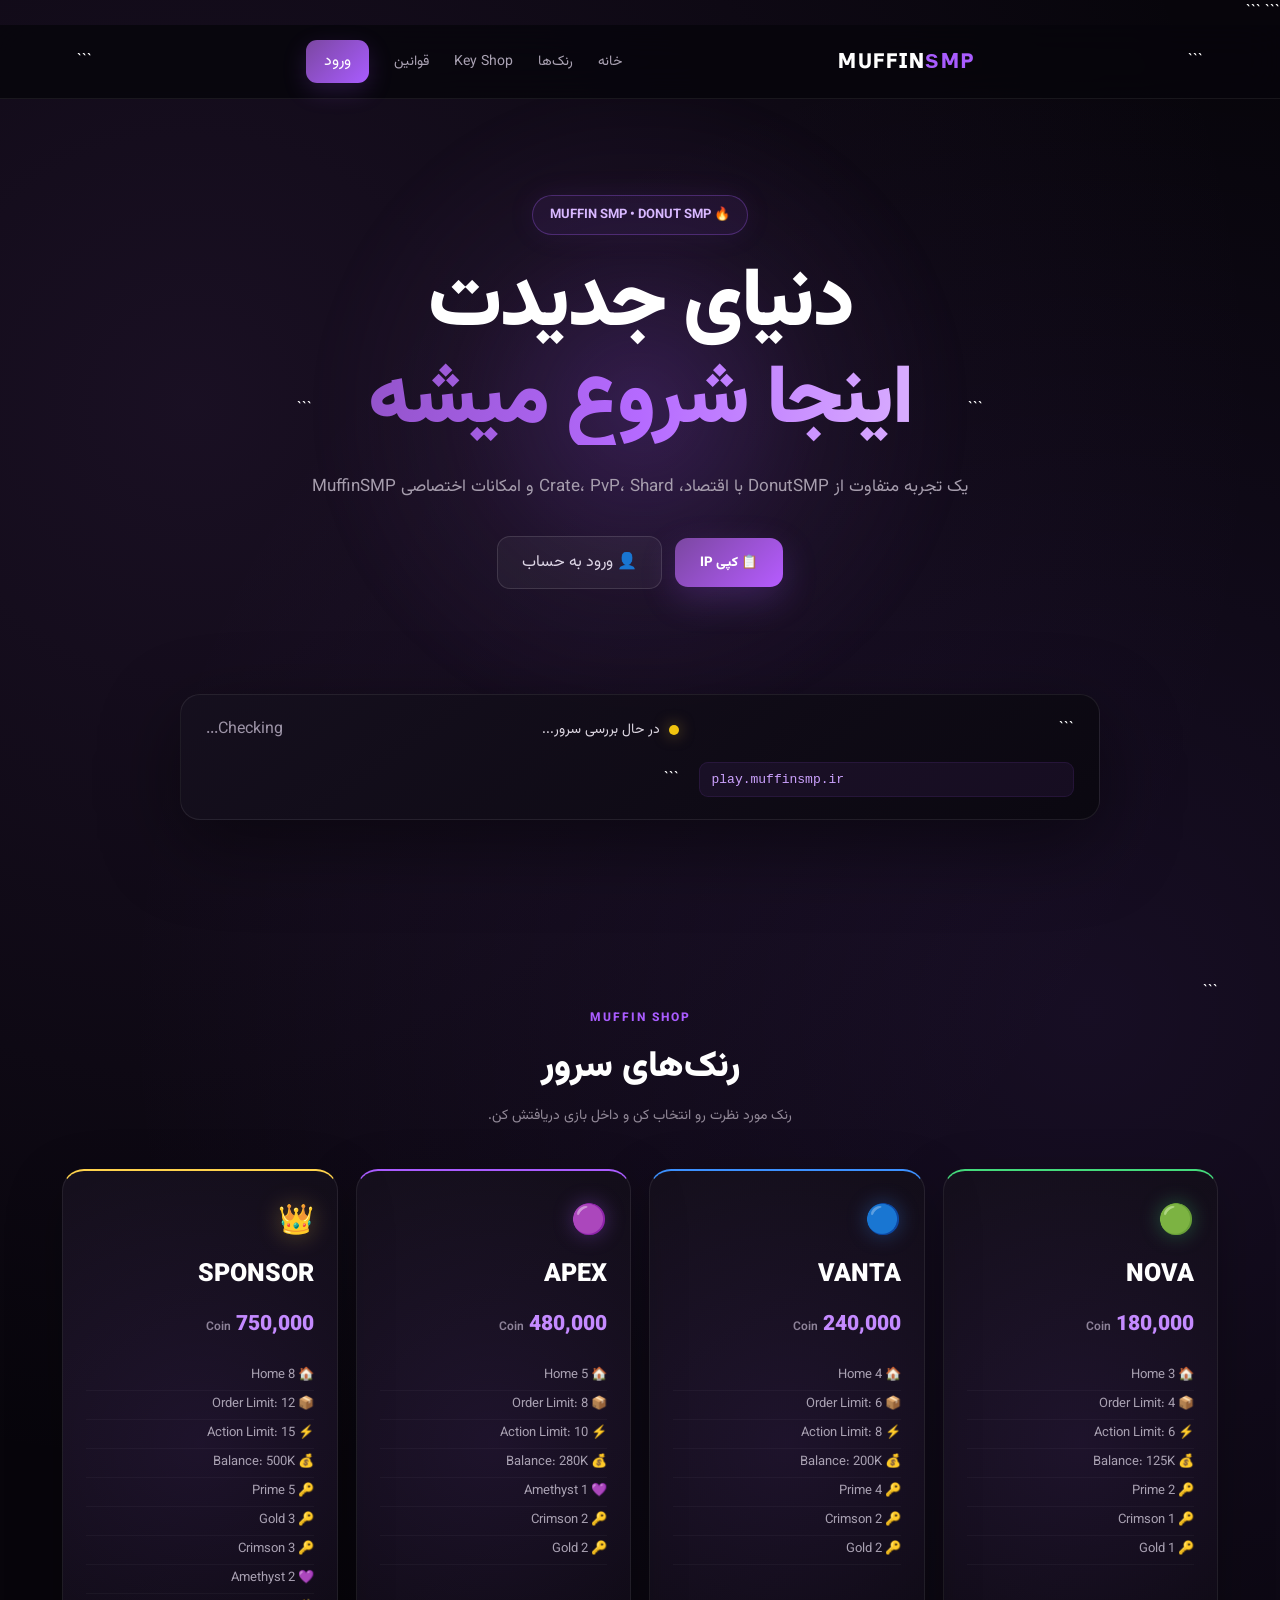
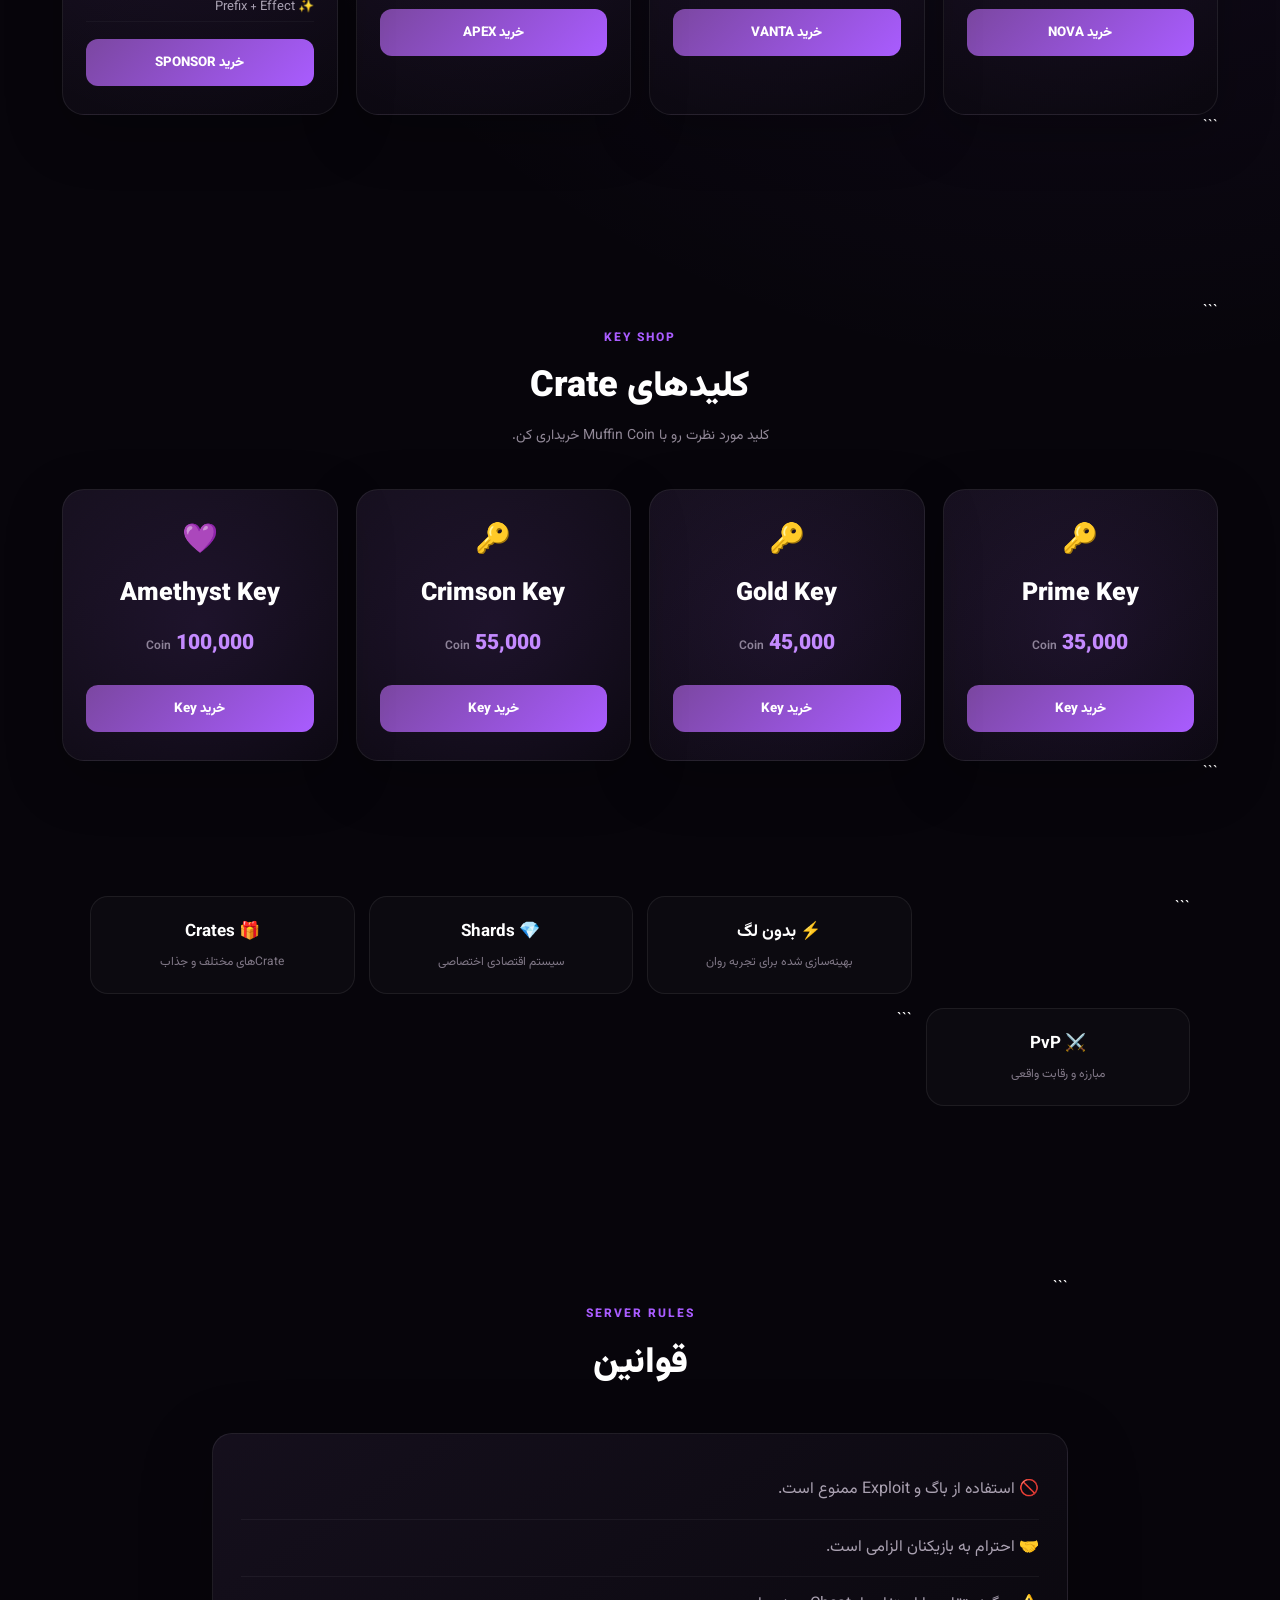
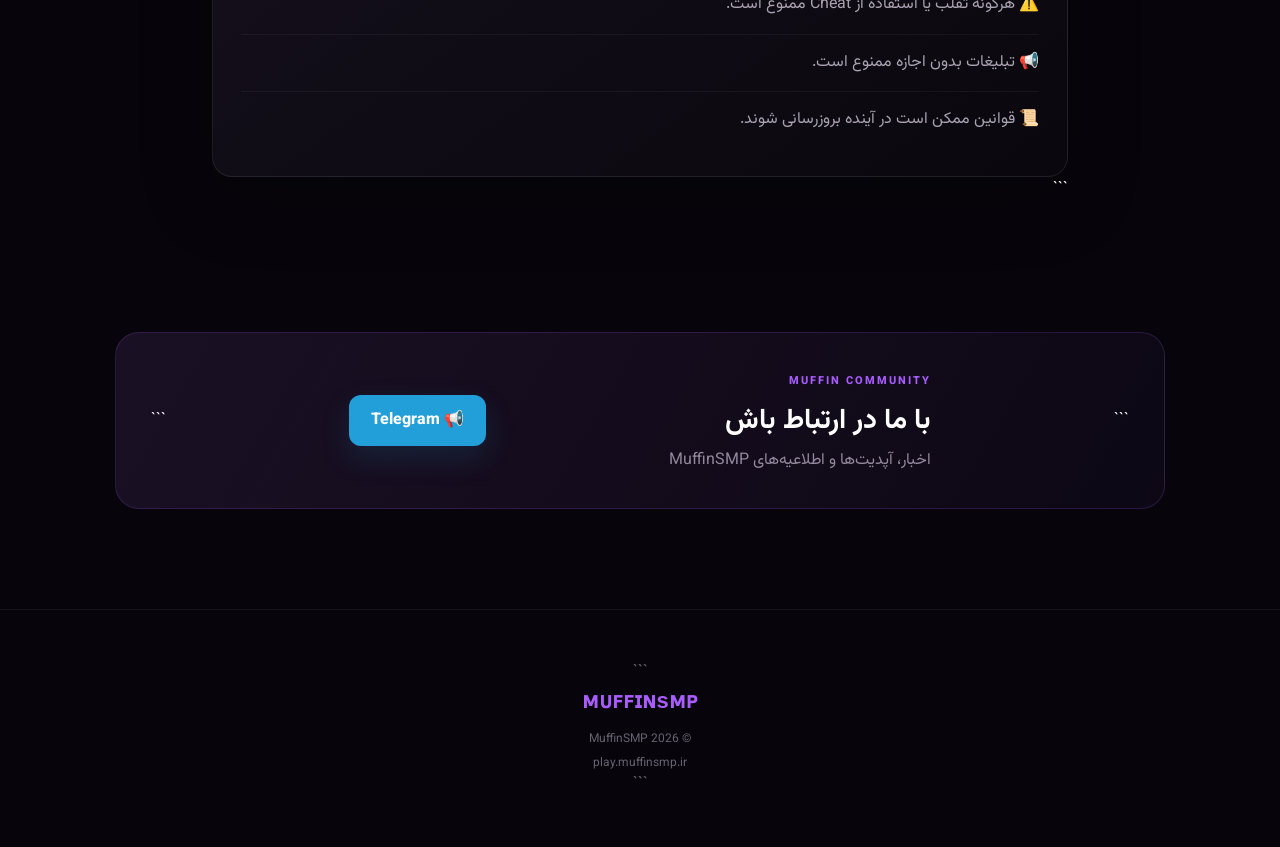
==== commit ee587b42: "Update index.html" ====
--- a/index.html
+++ b/index.html
@@ -1,16 +1,20 @@
 <!DOCTYPE html>
+
 <html lang="fa" dir="rtl">
 <head>
     <meta charset="UTF-8">
     <meta name="viewport" content="width=device-width, initial-scale=1.0">
 
-    <title>MuffinSMP | DonutSMP</title>
-
-    <meta name="description"
-          content="MuffinSMP - سرور حرفه‌ای DonutSMP با Rank، Key، Crate، PvP و Economy">
-
-    <link rel="stylesheet" href="style.css">
-    <link rel="icon" type="image/png" href="favicon.png">
+```
+<title> MuffinSMP </title>
+
+<meta name="description"
+      content="MuffinSMP - سرور حرفه‌ای DonutSMP با Rank، Key، Crate، PvP و Economy">
+
+<link rel="stylesheet" href="style.css">
+<link rel="icon" type="image/png" href="favicon.png">
+```
+
 </head>
 
 <body>
@@ -19,553 +23,574 @@
 
 <nav class="navbar">
 
-    <a href="index.html" class="logo">
-        ᴍᴜꜰꜰɪɴ<span>ѕᴍᴘ</span>
-    </a>
-
-    <div class="nav-links">
-        <a href="#home">خانه</a>
-        <a href="#ranks">رنک‌ها</a>
-        <a href="#keys">Key Shop</a>
-        <a href="#rules">قوانین</a>
+```
+<a href="index.html" class="logo">
+    ᴍᴜꜰꜰɪɴ<span>ѕᴍᴘ</span>
+</a>
+
+<div class="nav-links">
+
+    <a href="#home">خانه</a>
+
+    <a href="#ranks">رنک‌ها</a>
+
+    <a href="#keys">Key Shop</a>
+
+    <a href="#rules">قوانین</a>
+
+    <!-- AUTH AREA -->
+    <div id="authArea" class="auth-area">
+
         <a href="login.html" class="nav-login">
             ورود
         </a>
-    </div>
+
+    </div>
+
+</div>
+```
 
 </nav>
 
-
 <!-- ================= HERO ================= -->
 
 <header id="home" class="hero">
 
-    <div class="hero-bg"></div>
-
-    <div class="hero-content">
-
-        <div class="hero-badge">
-            🔥 MUFFIN SMP • DONUT SMP
-        </div>
-
-        <h1>
-            دنیای جدیدت
-            <span>اینجا شروع میشه</span>
-        </h1>
-
-        <p>
-            یک تجربه متفاوت از DonutSMP
-            با اقتصاد، Crate، PvP، Shard و امکانات اختصاصی MuffinSMP
-        </p>
-
-        <div class="hero-buttons">
-
-            <button class="main-btn" onclick="copyServerIP()">
-                📋 کپی IP
-            </button>
-
-            <a href="login.html" class="second-btn">
-                👤 ورود به حساب
-            </a>
-
-        </div>
-
-        <div id="copyMessage" class="copy-message">
-            IP با موفقیت کپی شد ✓
-        </div>
-
-    </div>
+```
+<div class="hero-bg"></div>
+
+<div class="hero-content">
+
+    <div class="hero-badge">
+        🔥 MUFFIN SMP • DONUT SMP
+    </div>
+
+    <h1>
+        دنیای جدیدت
+        <span>اینجا شروع میشه</span>
+    </h1>
+
+    <p>
+        یک تجربه متفاوت از DonutSMP
+        با اقتصاد، Crate، PvP، Shard و امکانات اختصاصی MuffinSMP
+    </p>
+
+    <div class="hero-buttons">
+
+        <button class="main-btn" onclick="copyServerIP()">
+            📋 کپی IP
+        </button>
+
+        <!-- HERO AUTH BUTTON -->
+        <a href="login.html" id="heroAuthButton" class="second-btn">
+            👤 ورود به حساب
+        </a>
+
+    </div>
+
+    <div id="copyMessage" class="copy-message">
+        IP با موفقیت کپی شد ✓
+    </div>
+
+</div>
+```
 
 </header>
 
-
 <!-- ================= SERVER STATUS ================= -->
 
 <section class="server-status">
 
-    <div class="status-item">
-
-        <span id="statusDot" class="status-dot"></span>
-
-        <span id="serverStatus">
-            در حال بررسی سرور...
-        </span>
-
-    </div>
-
-    <div id="playerCount">
-        Checking...
-    </div>
-
-    <code id="serverIP">
-        play.muffinsmp.ir
-    </code>
+```
+<div class="status-item">
+
+    <span id="statusDot" class="status-dot"></span>
+
+    <span id="serverStatus">
+        در حال بررسی سرور...
+    </span>
+
+</div>
+
+<div id="playerCount">
+    Checking...
+</div>
+
+<code id="serverIP">
+    play.muffinsmp.ir
+</code>
+```
 
 </section>
 
-
 <!-- ================= RANKS ================= -->
 
 <section id="ranks" class="section">
 
-    <div class="section-title">
-
-        <span>MUFFIN SHOP</span>
-
-        <h2>
-            رنک‌های سرور
-        </h2>
-
-        <p>
-            رنک مورد نظرت رو انتخاب کن و داخل بازی دریافتش کن.
-        </p>
-
-    </div>
-
-
-    <div class="cards">
-
-
-        <!-- NOVA -->
-
-        <div class="shop-card nova">
-
-            <div class="rank-icon">
-                🟢
-            </div>
-
-            <h3>
-                NOVA
-            </h3>
-
-            <div class="price">
-                180,000
-                <small>Coin</small>
-            </div>
-
-            <ul>
-
-                <li>🏠 3 Home</li>
-
-                <li>📦 Order Limit: 4</li>
-
-                <li>⚡ Action Limit: 6</li>
-
-                <li>💰 Balance: 125K</li>
-
-                <li>🔑 2 Prime</li>
-
-                <li>🔑 1 Crimson</li>
-
-                <li>🔑 1 Gold</li>
-
-            </ul>
-
-            <button
-                class="buy-btn"
-                onclick="buyProduct('rank','NOVA')">
-
-                خرید NOVA
-
-            </button>
-
-        </div>
-
-
-        <!-- VANTA -->
-
-        <div class="shop-card vanta">
-
-            <div class="rank-icon">
-                🔵
-            </div>
-
-            <h3>
-                VANTA
-            </h3>
-
-            <div class="price">
-                240,000
-                <small>Coin</small>
-            </div>
-
-            <ul>
-
-                <li>🏠 4 Home</li>
-
-                <li>📦 Order Limit: 6</li>
-
-                <li>⚡ Action Limit: 8</li>
-
-                <li>💰 Balance: 200K</li>
-
-                <li>🔑 4 Prime</li>
-
-                <li>🔑 2 Crimson</li>
-
-                <li>🔑 2 Gold</li>
-
-            </ul>
-
-            <button
-                class="buy-btn"
-                onclick="buyProduct('rank','VANTA')">
-
-                خرید VANTA
-
-            </button>
-
-        </div>
-
-
-        <!-- APEX -->
-
-        <div class="shop-card apex">
-
-            <div class="rank-icon">
-                🟣
-            </div>
-
-            <h3>
-                APEX
-            </h3>
-
-            <div class="price">
-                480,000
-                <small>Coin</small>
-            </div>
-
-            <ul>
-
-                <li>🏠 5 Home</li>
-
-                <li>📦 Order Limit: 8</li>
-
-                <li>⚡ Action Limit: 10</li>
-
-                <li>💰 Balance: 280K</li>
-
-                <li>💜 1 Amethyst</li>
-
-                <li>🔑 2 Crimson</li>
-
-                <li>🔑 2 Gold</li>
-
-            </ul>
-
-            <button
-                class="buy-btn"
-                onclick="buyProduct('rank','APEX')">
-
-                خرید APEX
-
-            </button>
-
-        </div>
-
-
-        <!-- SPONSOR -->
-
-        <div class="shop-card sponsor">
-
-            <div class="rank-icon">
-                👑
-            </div>
-
-            <h3>
-                SPONSOR
-            </h3>
-
-            <div class="price">
-                750,000
-                <small>Coin</small>
-            </div>
-
-            <ul>
-
-                <li>🏠 8 Home</li>
-
-                <li>📦 Order Limit: 12</li>
-
-                <li>⚡ Action Limit: 15</li>
-
-                <li>💰 Balance: 500K</li>
-
-                <li>🔑 5 Prime</li>
-
-                <li>🔑 3 Gold</li>
-
-                <li>🔑 3 Crimson</li>
-
-                <li>💜 2 Amethyst</li>
-
-                <li>✨ Prefix + Effect</li>
-
-            </ul>
-
-            <button
-                class="buy-btn"
-                onclick="buyProduct('rank','SPONSOR')">
-
-                خرید SPONSOR
-
-            </button>
-
-        </div>
-
-    </div>
+```
+<div class="section-title">
+
+    <span>MUFFIN SHOP</span>
+
+    <h2>
+        رنک‌های سرور
+    </h2>
+
+    <p>
+        رنک مورد نظرت رو انتخاب کن و داخل بازی دریافتش کن.
+    </p>
+
+</div>
+
+
+<div class="cards">
+
+
+    <!-- NOVA -->
+
+    <div class="shop-card nova">
+
+        <div class="rank-icon">
+            🟢
+        </div>
+
+        <h3>
+            NOVA
+        </h3>
+
+        <div class="price">
+            180,000
+            <small>Coin</small>
+        </div>
+
+        <ul>
+
+            <li>🏠 3 Home</li>
+
+            <li>📦 Order Limit: 4</li>
+
+            <li>⚡ Action Limit: 6</li>
+
+            <li>💰 Balance: 125K</li>
+
+            <li>🔑 2 Prime</li>
+
+            <li>🔑 1 Crimson</li>
+
+            <li>🔑 1 Gold</li>
+
+        </ul>
+
+        <button
+            class="buy-btn"
+            onclick="buyProduct('rank','NOVA')">
+
+            خرید NOVA
+
+        </button>
+
+    </div>
+
+
+    <!-- VANTA -->
+
+    <div class="shop-card vanta">
+
+        <div class="rank-icon">
+            🔵
+        </div>
+
+        <h3>
+            VANTA
+        </h3>
+
+        <div class="price">
+            240,000
+            <small>Coin</small>
+        </div>
+
+        <ul>
+
+            <li>🏠 4 Home</li>
+
+            <li>📦 Order Limit: 6</li>
+
+            <li>⚡ Action Limit: 8</li>
+
+            <li>💰 Balance: 200K</li>
+
+            <li>🔑 4 Prime</li>
+
+            <li>🔑 2 Crimson</li>
+
+            <li>🔑 2 Gold</li>
+
+        </ul>
+
+        <button
+            class="buy-btn"
+            onclick="buyProduct('rank','VANTA')">
+
+            خرید VANTA
+
+        </button>
+
+    </div>
+
+
+    <!-- APEX -->
+
+    <div class="shop-card apex">
+
+        <div class="rank-icon">
+            🟣
+        </div>
+
+        <h3>
+            APEX
+        </h3>
+
+        <div class="price">
+            480,000
+            <small>Coin</small>
+        </div>
+
+        <ul>
+
+            <li>🏠 5 Home</li>
+
+            <li>📦 Order Limit: 8</li>
+
+            <li>⚡ Action Limit: 10</li>
+
+            <li>💰 Balance: 280K</li>
+
+            <li>💜 1 Amethyst</li>
+
+            <li>🔑 2 Crimson</li>
+
+            <li>🔑 2 Gold</li>
+
+        </ul>
+
+        <button
+            class="buy-btn"
+            onclick="buyProduct('rank','APEX')">
+
+            خرید APEX
+
+        </button>
+
+    </div>
+
+
+    <!-- SPONSOR -->
+
+    <div class="shop-card sponsor">
+
+        <div class="rank-icon">
+            👑
+        </div>
+
+        <h3>
+            SPONSOR
+        </h3>
+
+        <div class="price">
+            750,000
+            <small>Coin</small>
+        </div>
+
+        <ul>
+
+            <li>🏠 8 Home</li>
+
+            <li>📦 Order Limit: 12</li>
+
+            <li>⚡ Action Limit: 15</li>
+
+            <li>💰 Balance: 500K</li>
+
+            <li>🔑 5 Prime</li>
+
+            <li>🔑 3 Gold</li>
+
+            <li>🔑 3 Crimson</li>
+
+            <li>💜 2 Amethyst</li>
+
+            <li>✨ Prefix + Effect</li>
+
+        </ul>
+
+        <button
+            class="buy-btn"
+            onclick="buyProduct('rank','SPONSOR')">
+
+            خرید SPONSOR
+
+        </button>
+
+    </div>
+
+</div>
+```
 
 </section>
 
-
 <!-- ================= KEY SHOP ================= -->
 
 <section id="keys" class="section">
 
-    <div class="section-title">
-
-        <span>KEY SHOP</span>
-
-        <h2>
-            کلیدهای Crate
-        </h2>
-
-        <p>
-            کلید مورد نظرت رو با Muffin Coin خریداری کن.
-        </p>
-
-    </div>
-
-
-    <div class="cards keys-grid">
-
-
-        <div class="shop-card">
-
-            <div class="key-icon">
-                🔑
-            </div>
-
-            <h3>
-                Prime Key
-            </h3>
-
-            <div class="price">
-                35,000
-                <small>Coin</small>
-            </div>
-
-            <button
-                class="buy-btn"
-                onclick="buyProduct('key','prime')">
-
-                خرید Key
-
-            </button>
-
-        </div>
-
-
-        <div class="shop-card">
-
-            <div class="key-icon">
-                🔑
-            </div>
-
-            <h3>
-                Gold Key
-            </h3>
-
-            <div class="price">
-                45,000
-                <small>Coin</small>
-            </div>
-
-            <button
-                class="buy-btn"
-                onclick="buyProduct('key','gold')">
-
-                خرید Key
-
-            </button>
-
-        </div>
-
-
-        <div class="shop-card">
-
-            <div class="key-icon">
-                🔑
-            </div>
-
-            <h3>
-                Crimson Key
-            </h3>
-
-            <div class="price">
-                55,000
-                <small>Coin</small>
-            </div>
-
-            <button
-                class="buy-btn"
-                onclick="buyProduct('key','crimson')">
-
-                خرید Key
-
-            </button>
-
-        </div>
-
-
-        <div class="shop-card">
-
-            <div class="key-icon">
-                💜
-            </div>
-
-            <h3>
-                Amethyst Key
-            </h3>
-
-            <div class="price">
-                100,000
-                <small>Coin</small>
-            </div>
-
-            <button
-                class="buy-btn"
-                onclick="buyProduct('key','amethyst')">
-
-                خرید Key
-
-            </button>
-
-        </div>
-
-    </div>
+```
+<div class="section-title">
+
+    <span>KEY SHOP</span>
+
+    <h2>
+        کلیدهای Crate
+    </h2>
+
+    <p>
+        کلید مورد نظرت رو با Muffin Coin خریداری کن.
+    </p>
+
+</div>
+
+
+<div class="cards keys-grid">
+
+
+    <div class="shop-card">
+
+        <div class="key-icon">
+            🔑
+        </div>
+
+        <h3>
+            Prime Key
+        </h3>
+
+        <div class="price">
+            35,000
+            <small>Coin</small>
+        </div>
+
+        <button
+            class="buy-btn"
+            onclick="buyProduct('key','prime')">
+
+            خرید Key
+
+        </button>
+
+    </div>
+
+
+    <div class="shop-card">
+
+        <div class="key-icon">
+            🔑
+        </div>
+
+        <h3>
+            Gold Key
+        </h3>
+
+        <div class="price">
+            45,000
+            <small>Coin</small>
+        </div>
+
+        <button
+            class="buy-btn"
+            onclick="buyProduct('key','gold')">
+
+            خرید Key
+
+        </button>
+
+    </div>
+
+
+    <div class="shop-card">
+
+        <div class="key-icon">
+            🔑
+        </div>
+
+        <h3>
+            Crimson Key
+        </h3>
+
+        <div class="price">
+            55,000
+            <small>Coin</small>
+        </div>
+
+        <button
+            class="buy-btn"
+            onclick="buyProduct('key','crimson')">
+
+            خرید Key
+
+        </button>
+
+    </div>
+
+
+    <div class="shop-card">
+
+        <div class="key-icon">
+            💜
+        </div>
+
+        <h3>
+            Amethyst Key
+        </h3>
+
+        <div class="price">
+            100,000
+            <small>Coin</small>
+        </div>
+
+        <button
+            class="buy-btn"
+            onclick="buyProduct('key','amethyst')">
+
+            خرید Key
+
+        </button>
+
+    </div>
+
+</div>
+```
 
 </section>
 
-
 <!-- ================= FEATURES ================= -->
 
 <section class="features">
 
-    <div class="feature">
-        <b>⚡ بدون لگ</b>
-        <span>بهینه‌سازی شده برای تجربه روان</span>
-    </div>
-
-    <div class="feature">
-        <b>💎 Shards</b>
-        <span>سیستم اقتصادی اختصاصی</span>
-    </div>
-
-    <div class="feature">
-        <b>🎁 Crates</b>
-        <span>Crateهای مختلف و جذاب</span>
-    </div>
-
-    <div class="feature">
-        <b>⚔️ PvP</b>
-        <span>مبارزه و رقابت واقعی</span>
-    </div>
+```
+<div class="feature">
+    <b>⚡ بدون لگ</b>
+    <span>بهینه‌سازی شده برای تجربه روان</span>
+</div>
+
+<div class="feature">
+    <b>💎 Shards</b>
+    <span>سیستم اقتصادی اختصاصی</span>
+</div>
+
+<div class="feature">
+    <b>🎁 Crates</b>
+    <span>Crateهای مختلف و جذاب</span>
+</div>
+
+<div class="feature">
+    <b>⚔️ PvP</b>
+    <span>مبارزه و رقابت واقعی</span>
+</div>
+```
 
 </section>
 
-
 <!-- ================= RULES ================= -->
 
 <section id="rules" class="section rules-section">
 
-    <div class="section-title">
-
-        <span>SERVER RULES</span>
-
-        <h2>
-            قوانین
-        </h2>
-
-    </div>
-
-    <div class="rules-box">
-
-        <p>
-            🚫 استفاده از باگ و Exploit ممنوع است.
-        </p>
-
-        <p>
-            🤝 احترام به بازیکنان الزامی است.
-        </p>
-
-        <p>
-            ⚠️ هرگونه تقلب یا استفاده از Cheat ممنوع است.
-        </p>
-
-        <p>
-            📢 تبلیغات بدون اجازه ممنوع است.
-        </p>
-
-        <p>
-            📜 قوانین ممکن است در آینده بروزرسانی شوند.
-        </p>
-
-    </div>
+```
+<div class="section-title">
+
+    <span>SERVER RULES</span>
+
+    <h2>
+        قوانین
+    </h2>
+
+</div>
+
+<div class="rules-box">
+
+    <p>
+        🚫 استفاده از باگ و Exploit ممنوع است.
+    </p>
+
+    <p>
+        🤝 احترام به بازیکنان الزامی است.
+    </p>
+
+    <p>
+        ⚠️ هرگونه تقلب یا استفاده از Cheat ممنوع است.
+    </p>
+
+    <p>
+        📢 تبلیغات بدون اجازه ممنوع است.
+    </p>
+
+    <p>
+        📜 قوانین ممکن است در آینده بروزرسانی شوند.
+    </p>
+
+</div>
+```
 
 </section>
 
-
 <!-- ================= TELEGRAM ================= -->
 
 <section class="telegram-section">
 
-    <div>
-
-        <span>
-            MUFFIN COMMUNITY
-        </span>
-
-        <h2>
-            با ما در ارتباط باش
-        </h2>
-
-        <p>
-            اخبار، آپدیت‌ها و اطلاعیه‌های MuffinSMP
-        </p>
-
-    </div>
-
-    <a
-        href="https://t.me/muffinsmp"
-        target="_blank"
-        class="telegram-btn">
-
-        📢 Telegram
-
-    </a>
+```
+<div>
+
+    <span>
+        MUFFIN COMMUNITY
+    </span>
+
+    <h2>
+        با ما در ارتباط باش
+    </h2>
+
+    <p>
+        اخبار، آپدیت‌ها و اطلاعیه‌های MuffinSMP
+    </p>
+
+</div>
+
+<a
+    href="https://t.me/muffinsmp"
+    target="_blank"
+    class="telegram-btn">
+
+    📢 Telegram
+
+</a>
+```
 
 </section>
 
-
 <!-- ================= FOOTER ================= -->
 
 <footer>
 
-    <div class="footer-logo">
-        ᴍᴜꜰꜰɪɴѕᴍᴘ
-    </div>
-
-    <p>
-        © 2026 MuffinSMP
-    </p>
-
-    <p>
-        play.muffinsmp.ir
-    </p>
+```
+<div class="footer-logo">
+    ᴍᴜꜰꜰɪɴѕᴍᴘ
+</div>
+
+<p>
+    © 2026 MuffinSMP
+</p>
+
+<p>
+    play.muffinsmp.ir
+</p>
+```
 
 </footer>
-
 
 <script src="script.js"></script>
 
--- a/style.css
+++ b/style.css
@@ -1,51 +1,982 @@
-*{box-sizing:border-box;margin:0;padding:0}
-:root{--bg:#07050b;--panel:rgba(20,12,29,.72);--purple:#9b00ff;--purple2:#c44cff;--text:#f7f1ff;--muted:#a99fb4}
-html{scroll-behavior:smooth}
-body{font-family:Tahoma,Arial,sans-serif;background:var(--bg);color:var(--text);overflow-x:hidden}
-body:before{content:"";position:fixed;inset:0;pointer-events:none;background:radial-gradient(circle at 50% 0%,rgba(155,0,255,.14),transparent 38%);z-index:-3}
-a{text-decoration:none;color:inherit}
-.ambient{position:fixed;width:360px;height:360px;border-radius:50%;filter:blur(100px);opacity:.18;pointer-events:none;z-index:-2;animation:float 9s ease-in-out infinite}
-.ambient-one{background:#9b00ff;top:8%;right:-130px}.ambient-two{background:#4d00ff;bottom:0;left:-140px;animation-delay:-4s}
-@keyframes float{50%{transform:translate(30px,-25px) scale(1.08)}}
-.navbar{position:fixed;top:0;left:0;right:0;height:74px;display:flex;align-items:center;justify-content:space-between;padding:0 6%;background:rgba(7,5,11,.58);backdrop-filter:blur(18px);border-bottom:1px solid rgba(255,255,255,.06);z-index:100;transition:.3s}
-.navbar.scrolled{background:rgba(7,5,11,.9);box-shadow:0 10px 35px rgba(0,0,0,.35)}
-.logo{font-weight:900;font-size:22px;letter-spacing:1px}.logo span{color:var(--purple2)}
-nav{display:flex;gap:25px}nav a{color:#cfc6d7;transition:.25s}nav a:hover{color:#fff;text-shadow:0 0 15px var(--purple)}
-.nav-button,.primary-btn,.secondary-btn,.telegram-btn{border:1px solid rgba(196,76,255,.5);border-radius:12px;padding:12px 19px;font-weight:800;transition:.25s}
-.nav-button,.primary-btn,.telegram-btn{background:linear-gradient(135deg,#8d00ff,#c33cff);box-shadow:0 0 25px rgba(155,0,255,.25)}
-.nav-button:hover,.primary-btn:hover,.telegram-btn:hover,.secondary-btn:hover{transform:translateY(-3px);box-shadow:0 0 35px rgba(155,0,255,.45)}
-.hero{min-height:760px;display:grid;place-items:center;position:relative;padding:130px 6% 80px;text-align:center}
-.hero-background{position:absolute;inset:0;background:radial-gradient(circle at center,rgba(155,0,255,.18),transparent 42%)}
-.hero-content{max-width:850px;position:relative}.badge{display:inline-block;padding:9px 16px;border:1px solid rgba(196,76,255,.3);background:rgba(155,0,255,.08);border-radius:999px;color:#dcb8ff;animation:pulseGlow 3s ease-in-out infinite}
-@keyframes pulseGlow{50%{box-shadow:0 0 35px rgba(155,0,255,.25)}}
-.hero h1{font-size:clamp(42px,7vw,82px);line-height:1.15;margin:24px 0 15px}.hero h1 span{color:#c15cff;text-shadow:0 0 35px rgba(155,0,255,.5)}
-.hero p{color:var(--muted);font-size:18px;line-height:2;max-width:700px;margin:auto}
-.hero-buttons{display:flex;justify-content:center;gap:14px;margin:30px 0}.secondary-btn{background:rgba(255,255,255,.04)}
-.glass{background:rgba(16,10,23,.68);border:1px solid rgba(255,255,255,.08);backdrop-filter:blur(14px)}
-.server-ip,.server-status{max-width:650px;margin:13px auto;padding:17px 20px;border-radius:16px;display:flex;align-items:center;justify-content:space-between;text-align:right}
-.server-ip small{display:block;color:#8e8497;margin-bottom:5px}.server-ip strong{direction:ltr;display:block;letter-spacing:.5px}
-.server-ip button,.shop-card button,.key-card button{border:0;border-radius:10px;padding:11px 16px;background:#fff;color:#130b1a;font-weight:900;cursor:pointer;transition:.25s}
-.server-ip button:hover,.shop-card button:hover,.key-card button:hover{transform:scale(1.04);box-shadow:0 0 20px rgba(255,255,255,.22)}
-.status-dot{width:12px;height:12px;border-radius:50%;background:#888;box-shadow:0 0 12px #888;flex:none;margin-left:12px}
-.status-dot.online{background:#3cff8b;box-shadow:0 0 18px #3cff8b}.status-dot.offline{background:#ff3b5c;box-shadow:0 0 18px #ff3b5c}.status-dot.checking{animation:blink 1s infinite}
-@keyframes blink{50%{opacity:.3}}
-.status-info{flex:1}.status-info strong{display:block}.status-info span{display:block;color:#a99fb4;font-size:13px;margin-top:4px}.refresh-status{color:#a99fb4;font-size:9px;animation:spin 2s linear infinite}@keyframes spin{to{transform:rotate(360deg)}}
-.copy-message{opacity:0;transform:translateY(5px);transition:.25s;color:#bfffd5;margin:10px}.copy-message.show{opacity:1;transform:none}
-.features{max-width:1200px;margin:-25px auto 90px;padding:0 5%;display:grid;grid-template-columns:repeat(4,1fr);gap:18px}
-.feature-card,.shop-card,.key-card,.rule{background:var(--panel);border:1px solid rgba(255,255,255,.07);border-radius:20px;transition:.35s;position:relative;overflow:hidden}
-.feature-card{padding:28px;text-align:center}.feature-card:hover,.shop-card:hover,.key-card:hover,.rule:hover{transform:translateY(-9px);border-color:rgba(196,76,255,.45);box-shadow:0 20px 50px rgba(0,0,0,.35),0 0 35px rgba(155,0,255,.12)}
-.feature-icon{font-size:35px;margin-bottom:12px}.feature-card p,.rule p{color:var(--muted);margin-top:8px;line-height:1.8}
-.section{max-width:1200px;margin:auto;padding:80px 5%}.section-title{text-align:center;margin-bottom:50px}.section-title span{color:#9d7cae;letter-spacing:4px;font-size:12px}.section-title h2{font-size:38px;margin:10px 0}.section-title b{color:#c15cff}.section-title p{color:var(--muted)}
-.shop-category{margin-bottom:70px}.category-title{font-size:22px;margin-bottom:22px}.cards{display:grid;grid-template-columns:repeat(4,1fr);gap:18px}
-.shop-card{padding:28px}.rank-icon{font-size:30px}.shop-card h3,.key-card h3{margin:12px 0}.price{font-size:25px;font-weight:900;margin-bottom:18px}.price small{font-size:12px;color:#aaa}
-.shop-card ul{list-style:none;display:grid;gap:9px;color:#c8bfce;min-height:185px}.shop-card li{font-size:14px}.shop-card button,.key-card button{width:100%;margin-top:18px}
-.sponsor{border-color:rgba(255,202,56,.38);background:linear-gradient(180deg,rgba(85,61,5,.2),rgba(20,12,29,.8))}.sponsor:hover{box-shadow:0 20px 55px rgba(0,0,0,.4),0 0 45px rgba(255,193,7,.2);border-color:rgba(255,213,79,.75)}.sponsor .price{color:#ffd54f}.sponsor-badge{position:absolute;top:15px;left:15px;font-size:10px;padding:5px 8px;border-radius:999px;background:rgba(255,193,7,.13);color:#ffd54f;border:1px solid rgba(255,193,7,.25)}
-.key-card{padding:26px;text-align:center}.key-card>span{font-size:34px}.key-card strong{display:block;margin:14px 0;color:#ddd}.key-card button{background:linear-gradient(135deg,#9b00ff,#c44cff);color:#fff}
-.rules-grid{display:grid;grid-template-columns:repeat(4,1fr);gap:18px}.rule{padding:25px}.rule>span{color:#9d7cae;font-weight:900}.rule h3{margin:12px 0}
-.telegram-section{max-width:1200px;margin:auto;padding:30px 5% 90px}.telegram-box{display:flex;align-items:center;gap:22px;padding:28px;border:1px solid rgba(155,0,255,.3);border-radius:24px;background:linear-gradient(110deg,rgba(155,0,255,.12),rgba(20,12,29,.8));box-shadow:0 0 50px rgba(155,0,255,.08)}.telegram-icon{font-size:44px}.telegram-box span{font-size:11px;color:#b58bc9;letter-spacing:3px}.telegram-box h2{margin:7px 0}.telegram-box p{color:var(--muted)}.telegram-btn{margin-right:auto;white-space:nowrap}
-footer{padding:45px 6%;border-top:1px solid rgba(255,255,255,.06);text-align:center;background:#050408}.footer-logo{font-weight:900;font-size:22px}.footer-links{display:flex;justify-content:center;gap:22px;margin-top:18px;color:#aaa}
-.toast{position:fixed;bottom:25px;left:50%;transform:translate(-50%,20px);opacity:0;padding:13px 20px;background:#17101d;border:1px solid rgba(196,76,255,.4);border-radius:12px;z-index:200;transition:.3s;box-shadow:0 10px 35px rgba(0,0,0,.35)}.toast.show{opacity:1;transform:translate(-50%,0)}
-.reveal{opacity:0;transform:translateY(25px);transition:opacity .7s ease,transform .7s ease}.reveal.visible{opacity:1;transform:none}
-@media(max-width:950px){nav{display:none}.features,.cards,.rules-grid{grid-template-columns:repeat(2,1fr)}.shop-card ul{min-height:auto}}
-@media(max-width:620px){.navbar{padding:0 4%}.nav-button{padding:9px 12px;font-size:12px}.hero{min-height:720px;padding-left:4%;padding-right:4%}.hero-buttons{flex-direction:column}.server-ip,.server-status{padding:14px}.features,.cards,.rules-grid{grid-template-columns:1fr}.section{padding-top:60px}.telegram-box{flex-direction:column;text-align:center}.telegram-btn{margin:8px 0 0}.hero p{font-size:15px}}
-@media(prefers-reduced-motion:reduce){*,*:before,*:after{animation:none!important;transition:none!important;scroll-behavior:auto!important}}
+@import url('https://fonts.googleapis.com/css2?family=Vazirmatn:wght@400;500;600;700;800;900&display=swap');
+
+* {
+    margin: 0;
+    padding: 0;
+    box-sizing: border-box;
+}
+
+html {
+    scroll-behavior: smooth;
+}
+
+body {
+    font-family: "Vazirmatn", Arial, sans-serif;
+    background:
+        radial-gradient(circle at 15% 10%, rgba(123, 71, 161, .16), transparent 28%),
+        radial-gradient(circle at 85% 25%, rgba(164, 92, 255, .10), transparent 30%),
+        #07050b;
+    color: #fff;
+    min-height: 100vh;
+}
+
+a {
+    text-decoration: none;
+    color: inherit;
+}
+
+button {
+    font-family: inherit;
+}
+
+::selection {
+    background: #a95cff;
+    color: #fff;
+}
+
+
+/* ================= NAVBAR ================= */
+
+.navbar {
+    position: sticky;
+    top: 0;
+    z-index: 1000;
+
+    height: 74px;
+    padding: 0 6%;
+
+    display: flex;
+    align-items: center;
+    justify-content: space-between;
+
+    background: rgba(7, 5, 11, .82);
+    border-bottom: 1px solid rgba(255,255,255,.07);
+
+    backdrop-filter: blur(18px);
+    -webkit-backdrop-filter: blur(18px);
+}
+
+.logo {
+    font-size: 25px;
+    font-weight: 900;
+    letter-spacing: 1px;
+
+    color: #fff;
+
+    transition: .25s;
+}
+
+.logo span {
+    color: #a95cff;
+}
+
+.logo:hover {
+    transform: scale(1.04);
+    text-shadow: 0 0 25px rgba(169,92,255,.55);
+}
+
+.nav-links {
+    display: flex;
+    align-items: center;
+    gap: 25px;
+}
+
+.nav-links > a:not(.nav-login) {
+    color: #aaa2b3;
+    font-size: 14px;
+    transition: .2s;
+}
+
+.nav-links > a:not(.nav-login):hover {
+    color: #fff;
+}
+
+
+/* ================= NAV LOGIN ================= */
+
+.nav-login {
+    padding: 9px 18px;
+
+    border-radius: 11px;
+
+    color: #fff !important;
+
+    background: linear-gradient(
+        135deg,
+        #7b47a1,
+        #a95cff
+    );
+
+    box-shadow:
+        0 8px 25px rgba(169,92,255,.18);
+
+    transition: .25s;
+}
+
+.nav-login:hover {
+    transform: translateY(-2px);
+    box-shadow:
+        0 12px 35px rgba(169,92,255,.35);
+}
+
+
+/* ================= HERO ================= */
+
+.hero {
+    min-height: 650px;
+
+    position: relative;
+    overflow: hidden;
+
+    display: flex;
+    align-items: center;
+    justify-content: center;
+
+    padding: 90px 20px 120px;
+
+    text-align: center;
+}
+
+.hero-bg {
+    position: absolute;
+
+    width: 650px;
+    height: 650px;
+
+    border-radius: 50%;
+
+    background:
+        radial-gradient(
+            circle,
+            rgba(169,92,255,.22),
+            rgba(123,71,161,.08) 40%,
+            transparent 70%
+        );
+
+    filter: blur(15px);
+
+    animation: heroGlow 5s ease-in-out infinite alternate;
+}
+
+@keyframes heroGlow {
+    from {
+        transform: scale(.92);
+        opacity: .7;
+    }
+
+    to {
+        transform: scale(1.08);
+        opacity: 1;
+    }
+}
+
+.hero-content {
+    position: relative;
+    z-index: 2;
+
+    max-width: 850px;
+}
+
+.hero-badge {
+    display: inline-block;
+
+    padding: 9px 17px;
+
+    border-radius: 999px;
+
+    background: rgba(169,92,255,.08);
+
+    border: 1px solid rgba(169,92,255,.30);
+
+    color: #d8b8ff;
+
+    font-size: 13px;
+    font-weight: 700;
+
+    box-shadow:
+        0 0 30px rgba(169,92,255,.08);
+}
+
+.hero h1 {
+    margin-top: 27px;
+
+    font-size: clamp(45px, 7vw, 82px);
+
+    line-height: 1.05;
+
+    font-weight: 900;
+
+    letter-spacing: -2px;
+}
+
+.hero h1 span {
+    display: block;
+
+    margin-top: 10px;
+
+    background:
+        linear-gradient(
+            90deg,
+            #8d4fc0,
+            #b56aff,
+            #e0baff
+        );
+
+    -webkit-background-clip: text;
+    background-clip: text;
+
+    color: transparent;
+}
+
+.hero p {
+    max-width: 700px;
+
+    margin: 25px auto 0;
+
+    color: #a69dad;
+
+    line-height: 2;
+
+    font-size: 17px;
+}
+
+.hero-buttons {
+    margin-top: 32px;
+
+    display: flex;
+    align-items: center;
+    justify-content: center;
+
+    gap: 13px;
+}
+
+.main-btn,
+.second-btn,
+.buy-btn,
+.telegram-btn {
+    border: 0;
+
+    cursor: pointer;
+
+    transition:
+        transform .25s,
+        box-shadow .25s,
+        filter .25s;
+}
+
+.main-btn {
+    padding: 14px 25px;
+
+    border-radius: 13px;
+
+    color: #fff;
+
+    font-weight: 800;
+
+    background:
+        linear-gradient(
+            135deg,
+            #7b47a1,
+            #b65cff
+        );
+
+    box-shadow:
+        0 12px 35px rgba(169,92,255,.22);
+}
+
+.main-btn:hover {
+    transform: translateY(-3px);
+
+    box-shadow:
+        0 17px 45px rgba(169,92,255,.35);
+}
+
+.second-btn {
+    padding: 13px 24px;
+
+    border-radius: 13px;
+
+    color: #ddd5e5;
+
+    border: 1px solid rgba(255,255,255,.12);
+
+    background: rgba(255,255,255,.045);
+}
+
+.second-btn:hover {
+    transform: translateY(-3px);
+
+    background: rgba(255,255,255,.08);
+}
+
+.copy-message {
+    margin-top: 14px;
+
+    opacity: 0;
+
+    color: #65e59a;
+
+    font-size: 13px;
+
+    transition: .25s;
+}
+
+.copy-message.show {
+    opacity: 1;
+}
+
+
+/* ================= SERVER STATUS ================= */
+
+.server-status {
+    position: relative;
+    z-index: 5;
+
+    width: min(920px, 90%);
+
+    margin: -55px auto 80px;
+
+    padding: 22px 25px;
+
+    display: grid;
+    grid-template-columns: 1fr 1fr auto;
+
+    gap: 20px;
+
+    align-items: center;
+
+    border-radius: 20px;
+
+    background:
+        linear-gradient(
+            145deg,
+            rgba(22,16,30,.96),
+            rgba(11,8,16,.96)
+        );
+
+    border: 1px solid rgba(255,255,255,.08);
+
+    box-shadow:
+        0 25px 80px rgba(0,0,0,.45);
+}
+
+.status-item {
+    display: flex;
+    align-items: center;
+
+    gap: 9px;
+
+    color: #ddd7e2;
+
+    font-size: 14px;
+}
+
+.status-dot {
+    width: 10px;
+    height: 10px;
+
+    border-radius: 50%;
+
+    background: #f1c40f;
+
+    box-shadow:
+        0 0 15px rgba(241,196,60,.5);
+}
+
+#playerCount {
+    color: #9d94a7;
+
+    text-align: center;
+}
+
+.server-status code {
+    direction: ltr;
+
+    color: #cda3ff;
+
+    padding: 9px 12px;
+
+    border-radius: 9px;
+
+    background: rgba(169,92,255,.07);
+
+    border: 1px solid rgba(169,92,255,.10);
+}
+
+
+/* ================= SECTIONS ================= */
+
+.section {
+    width: min(1200px, 100%);
+
+    margin: 0 auto;
+
+    padding: 80px 22px;
+}
+
+.section-title {
+    text-align: center;
+
+    margin-bottom: 42px;
+}
+
+.section-title > span {
+    color: #a95cff;
+
+    font-size: 12px;
+
+    font-weight: 800;
+
+    letter-spacing: 2px;
+}
+
+.section-title h2 {
+    margin-top: 9px;
+
+    font-size: 36px;
+
+    font-weight: 900;
+}
+
+.section-title p {
+    margin-top: 10px;
+
+    color: #918897;
+
+    font-size: 14px;
+}
+
+
+/* ================= CARDS ================= */
+
+.cards {
+    display: grid;
+
+    grid-template-columns:
+        repeat(4, minmax(0, 1fr));
+
+    gap: 18px;
+}
+
+.shop-card {
+    position: relative;
+
+    padding: 28px 23px;
+
+    overflow: hidden;
+
+    border-radius: 22px;
+
+    background:
+        linear-gradient(
+            145deg,
+            rgba(22,16,30,.98),
+            rgba(11,8,16,.98)
+        );
+
+    border: 1px solid rgba(255,255,255,.08);
+
+    box-shadow:
+        0 18px 55px rgba(0,0,0,.25);
+
+    transition:
+        transform .3s,
+        border-color .3s,
+        box-shadow .3s;
+}
+
+.shop-card::before {
+    content: "";
+
+    position: absolute;
+
+    inset: -100px;
+
+    background:
+        radial-gradient(
+            circle,
+            rgba(169,92,255,.09),
+            transparent 65%
+        );
+
+    pointer-events: none;
+}
+
+.shop-card:hover {
+    transform: translateY(-8px);
+
+    border-color:
+        rgba(169,92,255,.30);
+
+    box-shadow:
+        0 25px 70px rgba(0,0,0,.45),
+        0 0 35px rgba(169,92,255,.07);
+}
+
+.shop-card h3 {
+    position: relative;
+
+    font-size: 25px;
+
+    margin-top: 10px;
+
+    font-weight: 900;
+}
+
+.rank-icon,
+.key-icon {
+    position: relative;
+
+    font-size: 29px;
+}
+
+.price {
+    position: relative;
+
+    margin-top: 14px;
+
+    color: #c48aff;
+
+    font-size: 21px;
+
+    font-weight: 900;
+}
+
+.price small {
+    font-size: 12px;
+
+    color: #8e8399;
+
+    font-weight: 600;
+}
+
+.shop-card ul {
+    position: relative;
+
+    list-style: none;
+
+    margin-top: 21px;
+
+    min-height: 230px;
+}
+
+.shop-card li {
+    color: #a9a1b2;
+
+    font-size: 13px;
+
+    line-height: 2.15;
+
+    border-bottom: 1px solid rgba(255,255,255,.035);
+}
+
+.buy-btn {
+    position: relative;
+
+    width: 100%;
+
+    padding: 13px;
+
+    margin-top: 17px;
+
+    border-radius: 12px;
+
+    color: #fff;
+
+    font-weight: 800;
+
+    background:
+        linear-gradient(
+            135deg,
+            #7b47a1,
+            #a95cff
+        );
+}
+
+.buy-btn:hover {
+    transform: translateY(-2px);
+
+    filter: brightness(1.12);
+
+    box-shadow:
+        0 10px 30px rgba(169,92,255,.23);
+}
+
+
+/* ================= RANK COLORS ================= */
+
+.shop-card.nova {
+    border-top: 2px solid #45db7c;
+}
+
+.shop-card.nova .rank-icon {
+    filter: drop-shadow(0 0 10px #45db7c55);
+}
+
+.shop-card.vanta {
+    border-top: 2px solid #3d91ff;
+}
+
+.shop-card.vanta .rank-icon {
+    filter: drop-shadow(0 0 10px #3d91ff55);
+}
+
+.shop-card.apex {
+    border-top: 2px solid #aa5cff;
+}
+
+.shop-card.apex .rank-icon {
+    filter: drop-shadow(0 0 10px #aa5cff55);
+}
+
+.shop-card.sponsor {
+    border-top: 2px solid #ffd34d;
+}
+
+.shop-card.sponsor .rank-icon {
+    filter: drop-shadow(0 0 12px #ffd34d55);
+}
+
+
+/* ================= KEY GRID ================= */
+
+.keys-grid {
+    grid-template-columns:
+        repeat(4, minmax(0, 1fr));
+}
+
+.keys-grid .shop-card {
+    text-align: center;
+}
+
+.keys-grid .buy-btn {
+    margin-top: 25px;
+}
+
+
+/* ================= FEATURES ================= */
+
+.features {
+    width: min(1100px, 90%);
+
+    margin: 30px auto 90px;
+
+    display: grid;
+
+    grid-template-columns:
+        repeat(4, 1fr);
+
+    gap: 14px;
+}
+
+.feature {
+    padding: 22px;
+
+    text-align: center;
+
+    border-radius: 18px;
+
+    background: rgba(255,255,255,.025);
+
+    border: 1px solid rgba(255,255,255,.07);
+}
+
+.feature b {
+    display: block;
+
+    font-size: 17px;
+}
+
+.feature span {
+    display: block;
+
+    margin-top: 8px;
+
+    color: #817887;
+
+    font-size: 12px;
+}
+
+
+/* ================= RULES ================= */
+
+.rules-section {
+    max-width: 900px;
+}
+
+.rules-box {
+    padding: 28px;
+
+    border-radius: 20px;
+
+    background:
+        linear-gradient(
+            145deg,
+            rgba(22,16,30,.95),
+            rgba(10,8,14,.95)
+        );
+
+    border: 1px solid rgba(255,255,255,.08);
+
+    box-shadow:
+        0 20px 70px rgba(0,0,0,.25);
+}
+
+.rules-box p {
+    color: #aaa1b1;
+
+    padding: 13px 0;
+
+    border-bottom: 1px solid rgba(255,255,255,.05);
+
+    line-height: 1.9;
+}
+
+.rules-box p:last-child {
+    border-bottom: 0;
+}
+
+
+/* ================= TELEGRAM ================= */
+
+.telegram-section {
+    width: min(1050px, 90%);
+
+    margin: 50px auto 100px;
+
+    padding: 35px;
+
+    display: flex;
+
+    justify-content: space-between;
+
+    align-items: center;
+
+    gap: 20px;
+
+    border-radius: 24px;
+
+    background:
+        linear-gradient(
+            120deg,
+            rgba(123,71,161,.17),
+            rgba(169,92,255,.04)
+        );
+
+    border: 1px solid rgba(169,92,255,.18);
+}
+
+.telegram-section span {
+    color: #a95cff;
+
+    font-size: 11px;
+
+    font-weight: 800;
+
+    letter-spacing: 2px;
+}
+
+.telegram-section h2 {
+    margin-top: 6px;
+
+    font-size: 28px;
+}
+
+.telegram-section p {
+    margin-top: 5px;
+
+    color: #93899d;
+}
+
+.telegram-btn {
+    padding: 13px 22px;
+
+    border-radius: 12px;
+
+    background: #229ed9;
+
+    color: white;
+
+    font-weight: 800;
+
+    box-shadow:
+        0 12px 30px rgba(34,158,217,.15);
+}
+
+.telegram-btn:hover {
+    transform: translateY(-3px);
+
+    box-shadow:
+        0 17px 40px rgba(34,158,217,.25);
+}
+
+
+/* ================= FOOTER ================= */
+
+footer {
+    padding: 50px 20px;
+
+    text-align: center;
+
+    border-top: 1px solid rgba(255,255,255,.06);
+
+    color: #686170;
+}
+
+.footer-logo {
+    color: #a95cff;
+
+    font-size: 22px;
+
+    font-weight: 900;
+
+    margin-bottom: 10px;
+}
+
+footer p {
+    margin-top: 6px;
+
+    font-size: 12px;
+}
+
+
+/* ================= RESPONSIVE ================= */
+
+@media (max-width: 1050px) {
+
+    .cards {
+        grid-template-columns:
+            repeat(2, minmax(0, 1fr));
+    }
+
+    .keys-grid {
+        grid-template-columns:
+            repeat(2, minmax(0, 1fr));
+    }
+
+    .features {
+        grid-template-columns:
+            repeat(2, 1fr);
+    }
+}
+
+
+@media (max-width: 700px) {
+
+    .navbar {
+        padding: 0 18px;
+    }
+
+    .nav-links {
+        gap: 10px;
+    }
+
+    .nav-links > a:not(.nav-login) {
+        display: none;
+    }
+
+    .hero {
+        min-height: 570px;
+
+        padding:
+            70px 18px
+            100px;
+    }
+
+    .hero h1 {
+        font-size: 45px;
+
+        letter-spacing: -1px;
+    }
+
+    .hero p {
+        font-size: 15px;
+    }
+
+    .hero-buttons {
+        flex-direction: column;
+    }
+
+    .main-btn,
+    .second-btn {
+        width: 100%;
+
+        text-align: center;
+    }
+
+    .server-status {
+        grid-template-columns: 1fr;
+
+        text-align: center;
+
+        margin-top: -30px;
+    }
+
+    .status-item {
+        justify-content: center;
+    }
+
+    .server-status code {
+        display: block;
+    }
+
+    .cards,
+    .keys-grid,
+    .features {
+        grid-template-columns: 1fr;
+    }
+
+    .section {
+        padding:
+            55px 16px;
+    }
+
+    .section-title h2 {
+        font-size: 30px;
+    }
+
+    .telegram-section {
+        flex-direction: column;
+
+        text-align: center;
+
+        padding: 28px 20px;
+    }
+
+    .telegram-btn {
+        width: 100%;
+
+        text-align: center;
+    }
+
+    .shop-card ul {
+        min-height: auto;
+    }
+}
+
+
+@media (max-width: 420px) {
+
+    .logo {
+        font-size: 21px;
+    }
+
+    .nav-login {
+        padding:
+            8px 12px;
+
+        font-size: 12px;
+    }
+
+    .hero h1 {
+        font-size: 39px;
+    }
+
+    .hero-badge {
+        font-size: 11px;
+    }
+
+    .server-status {
+        width: 94%;
+    }
+}
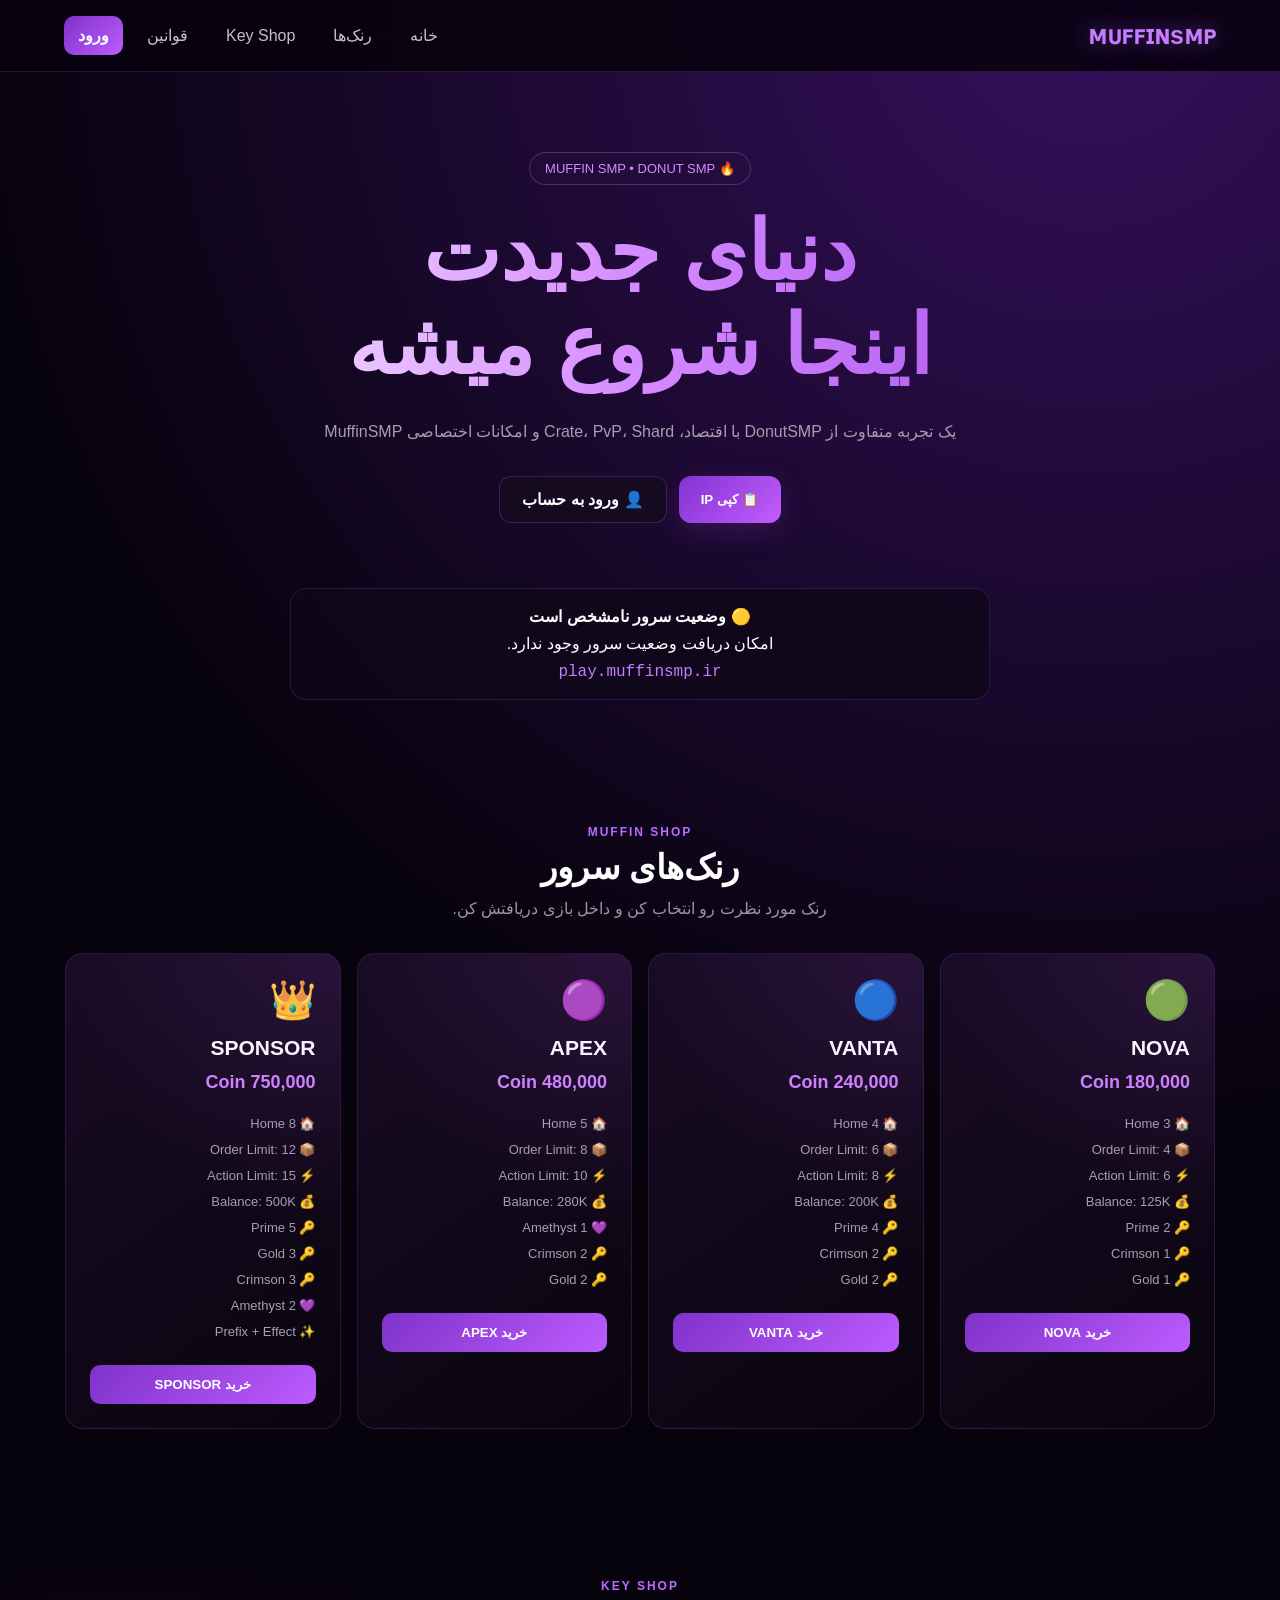
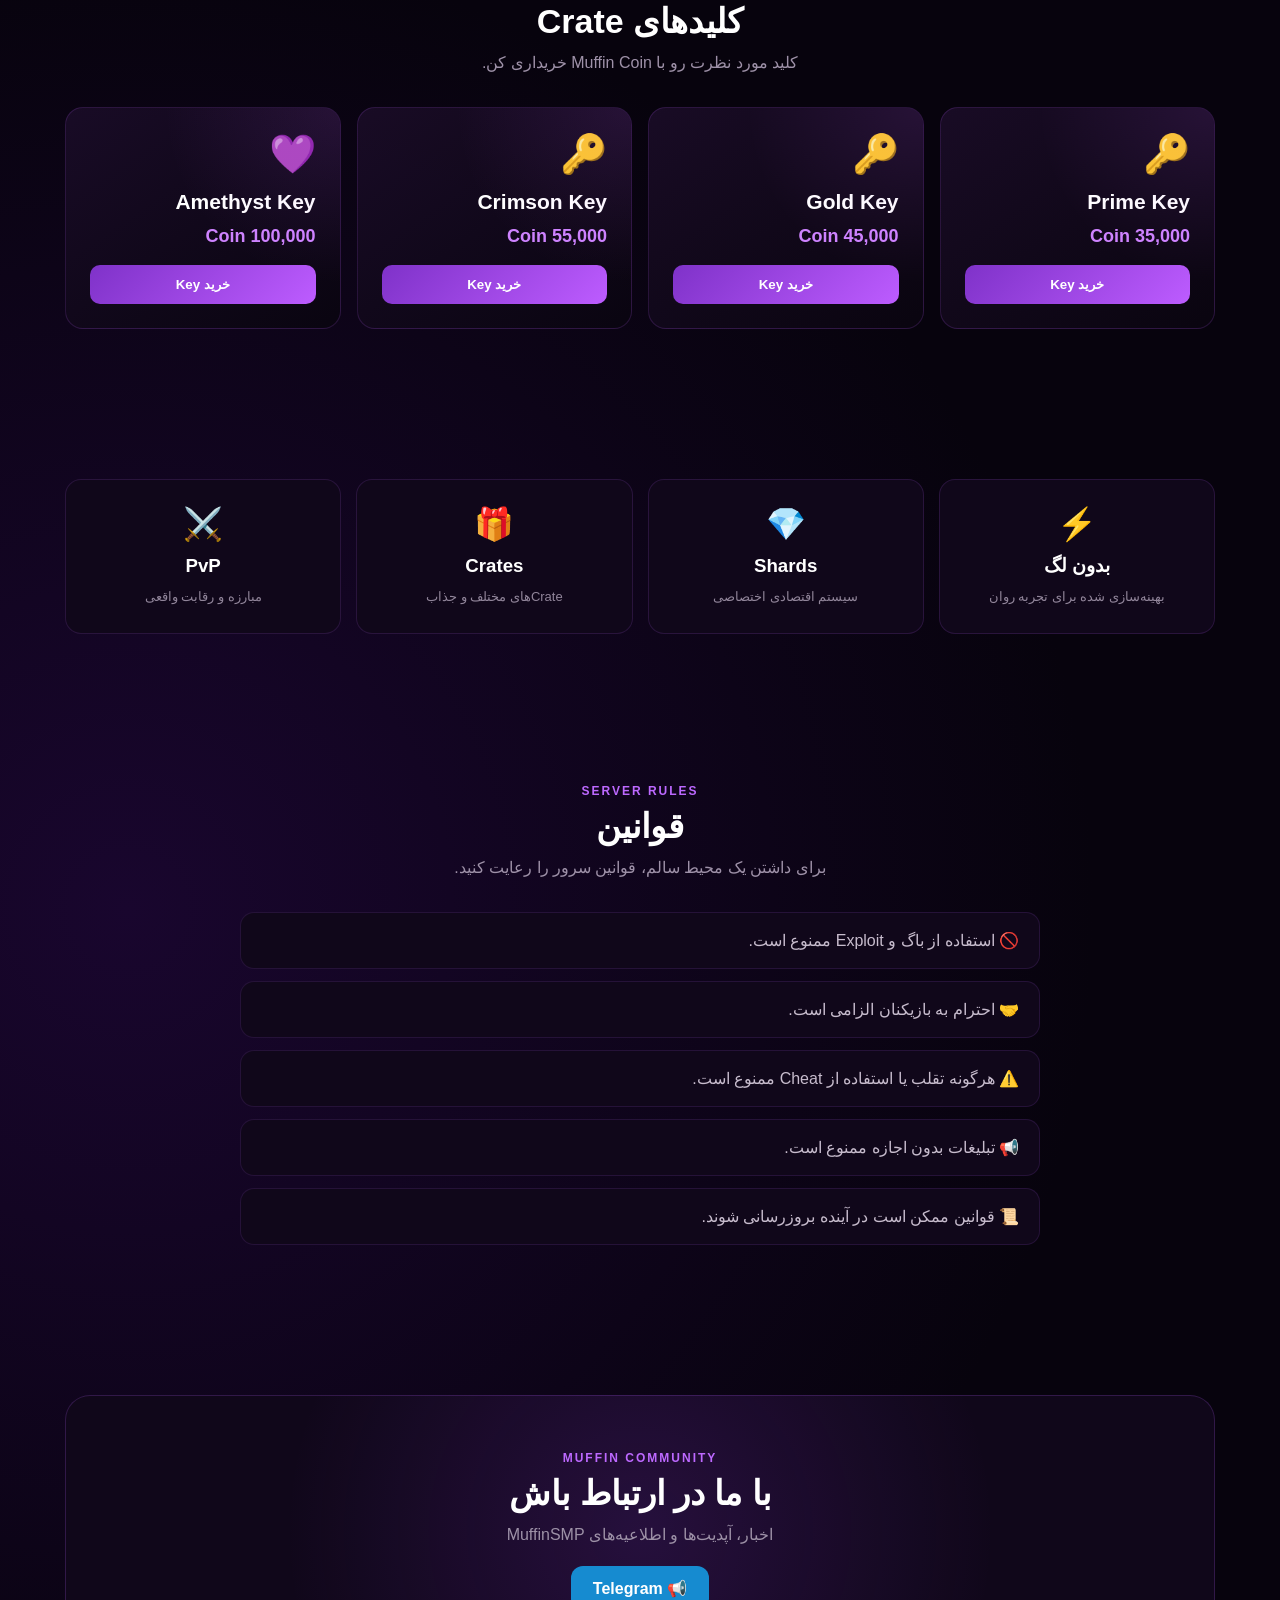
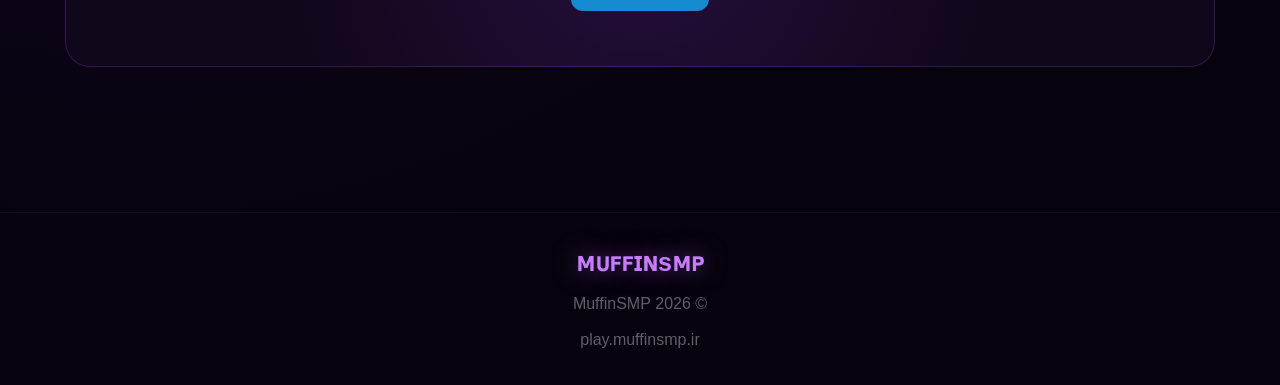
==== commit 908597cb: "Update index.html" ====
--- a/index.html
+++ b/index.html
@@ -1,88 +1,489 @@
 <!DOCTYPE html>
-
 <html lang="fa" dir="rtl">
 <head>
-    <meta charset="UTF-8">
-    <meta name="viewport" content="width=device-width, initial-scale=1.0">
-
-```
-<title> MuffinSMP </title>
-
-<meta name="description"
-      content="MuffinSMP - سرور حرفه‌ای DonutSMP با Rank، Key، Crate، PvP و Economy">
-
-<link rel="stylesheet" href="style.css">
-<link rel="icon" type="image/png" href="favicon.png">
-```
-
+<meta charset="UTF-8">
+<meta name="viewport" content="width=device-width, initial-scale=1.0">
+
+<title>MuffinSMP | DonutSMP</title>
+
+<style>
+*{
+    box-sizing:border-box;
+    margin:0;
+    padding:0;
+}
+
+html{
+    scroll-behavior:smooth;
+}
+
+body{
+    font-family:Tahoma,Arial,sans-serif;
+    background:
+        radial-gradient(circle at 85% 0%,#35105d 0%,transparent 30%),
+        radial-gradient(circle at 10% 70%,#19062e 0%,transparent 35%),
+        #07030d;
+    color:#fff;
+    min-height:100vh;
+    overflow-x:hidden;
+}
+
+a{
+    color:inherit;
+    text-decoration:none;
+}
+
+button{
+    font-family:inherit;
+    cursor:pointer;
+}
+
+.navbar{
+    position:sticky;
+    top:0;
+    z-index:1000;
+    height:72px;
+    padding:0 5%;
+    display:flex;
+    align-items:center;
+    justify-content:space-between;
+    background:rgba(7,3,13,.88);
+    backdrop-filter:blur(18px);
+    border-bottom:1px solid rgba(181,91,255,.18);
+}
+
+.logo{
+    font-size:25px;
+    font-weight:900;
+    color:#c77cff;
+    text-shadow:0 0 25px rgba(199,124,255,.5);
+}
+
+.nav-links{
+    display:flex;
+    align-items:center;
+    gap:10px;
+}
+
+.nav-links>a,
+.nav-login{
+    padding:10px 14px;
+    border-radius:10px;
+    color:#c9bdd2;
+    transition:.2s;
+}
+
+.nav-links>a:hover,
+.nav-login:hover{
+    color:#fff;
+    background:#180c25;
+}
+
+.auth-area{
+    display:flex;
+    align-items:center;
+}
+
+.nav-login{
+    background:linear-gradient(135deg,#7f32c9,#bc5cff);
+    color:#fff!important;
+    font-weight:800;
+}
+
+.hero{
+    width:min(1150px,92%);
+    margin:80px auto 50px;
+    text-align:center;
+}
+
+.hero-badge{
+    display:inline-block;
+    padding:8px 15px;
+    border:1px solid rgba(194,111,255,.3);
+    border-radius:30px;
+    background:rgba(38,15,57,.55);
+    color:#d28aff;
+    font-size:13px;
+    margin-bottom:20px;
+}
+
+.hero h1{
+    font-size:clamp(42px,7vw,82px);
+    line-height:1.15;
+    font-weight:1000;
+    background:linear-gradient(90deg,#fff,#d58aff,#9e45e8);
+    -webkit-background-clip:text;
+    background-clip:text;
+    color:transparent;
+}
+
+.hero p{
+    max-width:700px;
+    margin:22px auto;
+    color:#a99caf;
+    font-size:16px;
+    line-height:2;
+}
+
+.hero-buttons{
+    display:flex;
+    justify-content:center;
+    gap:12px;
+    flex-wrap:wrap;
+    margin-top:28px;
+}
+
+.primary-btn,
+.secondary-btn{
+    border:0;
+    padding:13px 22px;
+    border-radius:12px;
+    font-weight:900;
+    transition:.2s;
+}
+
+.primary-btn{
+    color:#fff;
+    background:linear-gradient(135deg,#8233d1,#c35dff);
+    box-shadow:0 8px 30px rgba(153,63,220,.22);
+}
+
+.primary-btn:hover{
+    transform:translateY(-2px);
+    filter:brightness(1.1);
+}
+
+.secondary-btn{
+    color:#fff;
+    background:#150a20;
+    border:1px solid rgba(188,92,255,.25);
+}
+
+.secondary-btn:hover{
+    border-color:#b85cff;
+    background:#21102e;
+}
+
+.copy-message{
+    margin-top:15px;
+    color:#71f0ae;
+    font-size:13px;
+    opacity:0;
+    transition:.2s;
+}
+
+.copy-message.show{
+    opacity:1;
+}
+
+.status-box{
+    width:min(700px,92%);
+    margin:35px auto 0;
+    padding:18px;
+    border-radius:16px;
+    background:rgba(16,8,25,.8);
+    border:1px solid rgba(180,92,255,.16);
+}
+
+.status-title{
+    margin-bottom:8px;
+    font-weight:900;
+}
+
+.status-online{
+    color:#55e5a7;
+}
+
+.status-offline{
+    color:#ff7777;
+}
+
+.server-ip{
+    margin-top:10px;
+    color:#c77cff;
+    font-family:monospace;
+    font-size:16px;
+}
+
+.container{
+    width:min(1150px,92%);
+    margin:auto;
+}
+
+.section{
+    padding:75px 0;
+}
+
+.section-label{
+    text-align:center;
+    color:#bd69ff;
+    font-size:12px;
+    font-weight:900;
+    letter-spacing:2px;
+    margin-bottom:8px;
+}
+
+.section-title{
+    text-align:center;
+    font-size:34px;
+    margin-bottom:12px;
+}
+
+.section-desc{
+    text-align:center;
+    color:#9e91a8;
+    margin-bottom:35px;
+}
+
+.shop-grid{
+    display:grid;
+    grid-template-columns:repeat(4,1fr);
+    gap:16px;
+}
+
+.product{
+    position:relative;
+    padding:24px;
+    border-radius:18px;
+    background:linear-gradient(145deg,rgba(26,12,39,.95),rgba(10,5,16,.95));
+    border:1px solid rgba(181,91,255,.17);
+    transition:.25s;
+    overflow:hidden;
+}
+
+.product::before{
+    content:"";
+    position:absolute;
+    inset:0;
+    background:radial-gradient(circle at top right,rgba(190,88,255,.12),transparent 50%);
+    pointer-events:none;
+}
+
+.product:hover{
+    transform:translateY(-5px);
+    border-color:rgba(190,92,255,.55);
+    box-shadow:0 20px 60px rgba(0,0,0,.25);
+}
+
+.product-icon{
+    font-size:38px;
+    margin-bottom:14px;
+}
+
+.product h3{
+    font-size:21px;
+    margin-bottom:10px;
+}
+
+.price{
+    color:#ce83ff;
+    font-size:18px;
+    font-weight:900;
+    margin:12px 0 18px;
+}
+
+.product ul{
+    list-style:none;
+    color:#a99eaf;
+    line-height:2;
+    font-size:13px;
+    margin-bottom:20px;
+}
+
+.buy-btn{
+    width:100%;
+    border:0;
+    padding:12px;
+    border-radius:10px;
+    background:linear-gradient(135deg,#7f32c9,#bd5cff);
+    color:#fff;
+    font-weight:900;
+}
+
+.features{
+    display:grid;
+    grid-template-columns:repeat(4,1fr);
+    gap:15px;
+}
+
+.feature{
+    padding:25px;
+    text-align:center;
+    border-radius:16px;
+    background:#10071a;
+    border:1px solid rgba(180,92,255,.15);
+}
+
+.feature-icon{
+    font-size:32px;
+    margin-bottom:12px;
+}
+
+.feature h3{
+    margin-bottom:8px;
+}
+
+.feature p{
+    color:#91859a;
+    font-size:13px;
+    line-height:1.8;
+}
+
+.rules{
+    max-width:800px;
+    margin:auto;
+    display:grid;
+    gap:12px;
+}
+
+.rule{
+    padding:18px 20px;
+    background:#10071a;
+    border:1px solid rgba(180,92,255,.13);
+    border-radius:14px;
+    color:#c7bccd;
+}
+
+.community{
+    text-align:center;
+    padding:55px 20px;
+    border-radius:25px;
+    background:
+        radial-gradient(circle at center,rgba(139,53,217,.18),transparent 60%),
+        #10071a;
+    border:1px solid rgba(180,92,255,.2);
+}
+
+.community p{
+    color:#9d91a7;
+    margin:12px 0 22px;
+}
+
+.telegram{
+    display:inline-block;
+    padding:13px 22px;
+    border-radius:12px;
+    background:#168bd0;
+    color:#fff;
+    font-weight:900;
+}
+
+footer{
+    text-align:center;
+    padding:35px 20px;
+    color:#655b6e;
+    border-top:1px solid rgba(255,255,255,.05);
+    margin-top:70px;
+}
+
+.reveal{
+    opacity:0;
+    transform:translateY(20px);
+    transition:.6s;
+}
+
+.reveal.show{
+    opacity:1;
+    transform:translateY(0);
+}
+
+@media(max-width:900px){
+    .shop-grid{
+        grid-template-columns:repeat(2,1fr);
+    }
+
+    .features{
+        grid-template-columns:repeat(2,1fr);
+    }
+
+    .nav-links>a:not(:last-child){
+        display:none;
+    }
+}
+
+@media(max-width:600px){
+    .navbar{
+        padding:0 15px;
+    }
+
+    .logo{
+        font-size:20px;
+    }
+
+    .shop-grid,
+    .features{
+        grid-template-columns:1fr;
+    }
+
+    .hero{
+        margin-top:55px;
+    }
+
+    .hero h1{
+        font-size:42px;
+    }
+}
+</style>
 </head>
 
 <body>
 
-<!-- ================= NAVBAR ================= -->
-
 <nav class="navbar">
 
-```
-<a href="index.html" class="logo">
-    ᴍᴜꜰꜰɪɴ<span>ѕᴍᴘ</span>
-</a>
-
-<div class="nav-links">
-
-    <a href="#home">خانه</a>
-
-    <a href="#ranks">رنک‌ها</a>
-
-    <a href="#keys">Key Shop</a>
-
-    <a href="#rules">قوانین</a>
-
-    <!-- AUTH AREA -->
-    <div id="authArea" class="auth-area">
-
-        <a href="login.html" class="nav-login">
-            ورود
-        </a>
-
-    </div>
-
-</div>
-```
+    <a href="index.html" class="logo">
+        ᴍᴜꜰꜰɪɴѕᴍᴘ
+    </a>
+
+    <div class="nav-links">
+
+        <a href="#home">خانه</a>
+
+        <a href="#ranks">رنک‌ها</a>
+
+        <a href="#keys">Key Shop</a>
+
+        <a href="#rules">قوانین</a>
+
+        <div id="authArea" class="auth-area">
+            <a href="login.html" class="nav-login">
+                ورود
+            </a>
+        </div>
+
+    </div>
 
 </nav>
 
-<!-- ================= HERO ================= -->
-
-<header id="home" class="hero">
-
-```
-<div class="hero-bg"></div>
-
-<div class="hero-content">
+
+<section id="home" class="hero reveal">
 
     <div class="hero-badge">
         🔥 MUFFIN SMP • DONUT SMP
     </div>
 
     <h1>
-        دنیای جدیدت
-        <span>اینجا شروع میشه</span>
+        دنیای جدیدت<br>
+        اینجا شروع میشه
     </h1>
 
     <p>
         یک تجربه متفاوت از DonutSMP
-        با اقتصاد، Crate، PvP، Shard و امکانات اختصاصی MuffinSMP
+        با اقتصاد، Crate، PvP، Shard
+        و امکانات اختصاصی MuffinSMP
     </p>
 
     <div class="hero-buttons">
 
-        <button class="main-btn" onclick="copyServerIP()">
+        <button
+            class="primary-btn"
+            onclick="copyIP()">
             📋 کپی IP
         </button>
 
-        <!-- HERO AUTH BUTTON -->
-        <a href="login.html" id="heroAuthButton" class="second-btn">
+        <a
+            id="heroAuthButton"
+            href="login.html"
+            class="secondary-btn">
             👤 ورود به حساب
         </a>
 
@@ -92,507 +493,761 @@
         IP با موفقیت کپی شد ✓
     </div>
 
-</div>
-```
-
-</header>
-
-<!-- ================= SERVER STATUS ================= -->
-
-<section class="server-status">
-
-```
-<div class="status-item">
-
-    <span id="statusDot" class="status-dot"></span>
-
-    <span id="serverStatus">
-        در حال بررسی سرور...
-    </span>
-
-</div>
-
-<div id="playerCount">
-    Checking...
-</div>
-
-<code id="serverIP">
-    play.muffinsmp.ir
-</code>
-```
+    <div class="status-box">
+
+        <div id="serverStatus" class="status-title">
+            🟡 در حال بررسی سرور...
+        </div>
+
+        <div id="playerCount">
+            در حال دریافت اطلاعات...
+        </div>
+
+        <div class="server-ip">
+            play.muffinsmp.ir
+        </div>
+
+    </div>
 
 </section>
 
-<!-- ================= RANKS ================= -->
-
-<section id="ranks" class="section">
-
-```
-<div class="section-title">
-
-    <span>MUFFIN SHOP</span>
-
-    <h2>
+
+<main class="container">
+
+
+<section id="ranks" class="section reveal">
+
+    <div class="section-label">
+        MUFFIN SHOP
+    </div>
+
+    <h2 class="section-title">
         رنک‌های سرور
     </h2>
 
-    <p>
+    <p class="section-desc">
         رنک مورد نظرت رو انتخاب کن و داخل بازی دریافتش کن.
     </p>
 
-</div>
-
-
-<div class="cards">
-
-
-    <!-- NOVA -->
-
-    <div class="shop-card nova">
-
-        <div class="rank-icon">
-            🟢
-        </div>
-
-        <h3>
-            NOVA
-        </h3>
-
-        <div class="price">
-            180,000
-            <small>Coin</small>
-        </div>
-
-        <ul>
-
-            <li>🏠 3 Home</li>
-
-            <li>📦 Order Limit: 4</li>
-
-            <li>⚡ Action Limit: 6</li>
-
-            <li>💰 Balance: 125K</li>
-
-            <li>🔑 2 Prime</li>
-
-            <li>🔑 1 Crimson</li>
-
-            <li>🔑 1 Gold</li>
-
-        </ul>
-
-        <button
-            class="buy-btn"
-            onclick="buyProduct('rank','NOVA')">
-
-            خرید NOVA
-
-        </button>
-
-    </div>
-
-
-    <!-- VANTA -->
-
-    <div class="shop-card vanta">
-
-        <div class="rank-icon">
-            🔵
-        </div>
-
-        <h3>
-            VANTA
-        </h3>
-
-        <div class="price">
-            240,000
-            <small>Coin</small>
-        </div>
-
-        <ul>
-
-            <li>🏠 4 Home</li>
-
-            <li>📦 Order Limit: 6</li>
-
-            <li>⚡ Action Limit: 8</li>
-
-            <li>💰 Balance: 200K</li>
-
-            <li>🔑 4 Prime</li>
-
-            <li>🔑 2 Crimson</li>
-
-            <li>🔑 2 Gold</li>
-
-        </ul>
-
-        <button
-            class="buy-btn"
-            onclick="buyProduct('rank','VANTA')">
-
-            خرید VANTA
-
-        </button>
-
-    </div>
-
-
-    <!-- APEX -->
-
-    <div class="shop-card apex">
-
-        <div class="rank-icon">
-            🟣
-        </div>
-
-        <h3>
-            APEX
-        </h3>
-
-        <div class="price">
-            480,000
-            <small>Coin</small>
-        </div>
-
-        <ul>
-
-            <li>🏠 5 Home</li>
-
-            <li>📦 Order Limit: 8</li>
-
-            <li>⚡ Action Limit: 10</li>
-
-            <li>💰 Balance: 280K</li>
-
-            <li>💜 1 Amethyst</li>
-
-            <li>🔑 2 Crimson</li>
-
-            <li>🔑 2 Gold</li>
-
-        </ul>
-
-        <button
-            class="buy-btn"
-            onclick="buyProduct('rank','APEX')">
-
-            خرید APEX
-
-        </button>
-
-    </div>
-
-
-    <!-- SPONSOR -->
-
-    <div class="shop-card sponsor">
-
-        <div class="rank-icon">
-            👑
-        </div>
-
-        <h3>
-            SPONSOR
-        </h3>
-
-        <div class="price">
-            750,000
-            <small>Coin</small>
-        </div>
-
-        <ul>
-
-            <li>🏠 8 Home</li>
-
-            <li>📦 Order Limit: 12</li>
-
-            <li>⚡ Action Limit: 15</li>
-
-            <li>💰 Balance: 500K</li>
-
-            <li>🔑 5 Prime</li>
-
-            <li>🔑 3 Gold</li>
-
-            <li>🔑 3 Crimson</li>
-
-            <li>💜 2 Amethyst</li>
-
-            <li>✨ Prefix + Effect</li>
-
-        </ul>
-
-        <button
-            class="buy-btn"
-            onclick="buyProduct('rank','SPONSOR')">
-
-            خرید SPONSOR
-
-        </button>
-
-    </div>
-
-</div>
-```
+    <div id="rankGrid" class="shop-grid">
+
+        <div class="product">
+
+            <div class="product-icon">🟢</div>
+
+            <h3>NOVA</h3>
+
+            <div
+                class="price"
+                id="price-nova">
+                180,000 Coin
+            </div>
+
+            <ul>
+                <li>🏠 3 Home</li>
+                <li>📦 Order Limit: 4</li>
+                <li>⚡ Action Limit: 6</li>
+                <li>💰 Balance: 125K</li>
+                <li>🔑 2 Prime</li>
+                <li>🔑 1 Crimson</li>
+                <li>🔑 1 Gold</li>
+            </ul>
+
+            <button
+                class="buy-btn"
+                onclick="buyProduct('rank','nova')">
+                خرید NOVA
+            </button>
+
+        </div>
+
+
+        <div class="product">
+
+            <div class="product-icon">🔵</div>
+
+            <h3>VANTA</h3>
+
+            <div
+                class="price"
+                id="price-vanta">
+                240,000 Coin
+            </div>
+
+            <ul>
+                <li>🏠 4 Home</li>
+                <li>📦 Order Limit: 6</li>
+                <li>⚡ Action Limit: 8</li>
+                <li>💰 Balance: 200K</li>
+                <li>🔑 4 Prime</li>
+                <li>🔑 2 Crimson</li>
+                <li>🔑 2 Gold</li>
+            </ul>
+
+            <button
+                class="buy-btn"
+                onclick="buyProduct('rank','vanta')">
+                خرید VANTA
+            </button>
+
+        </div>
+
+
+        <div class="product">
+
+            <div class="product-icon">🟣</div>
+
+            <h3>APEX</h3>
+
+            <div
+                class="price"
+                id="price-apex">
+                480,000 Coin
+            </div>
+
+            <ul>
+                <li>🏠 5 Home</li>
+                <li>📦 Order Limit: 8</li>
+                <li>⚡ Action Limit: 10</li>
+                <li>💰 Balance: 280K</li>
+                <li>💜 1 Amethyst</li>
+                <li>🔑 2 Crimson</li>
+                <li>🔑 2 Gold</li>
+            </ul>
+
+            <button
+                class="buy-btn"
+                onclick="buyProduct('rank','apex')">
+                خرید APEX
+            </button>
+
+        </div>
+
+
+        <div class="product">
+
+            <div class="product-icon">👑</div>
+
+            <h3>SPONSOR</h3>
+
+            <div
+                class="price"
+                id="price-sponsor">
+                750,000 Coin
+            </div>
+
+            <ul>
+                <li>🏠 8 Home</li>
+                <li>📦 Order Limit: 12</li>
+                <li>⚡ Action Limit: 15</li>
+                <li>💰 Balance: 500K</li>
+                <li>🔑 5 Prime</li>
+                <li>🔑 3 Gold</li>
+                <li>🔑 3 Crimson</li>
+                <li>💜 2 Amethyst</li>
+                <li>✨ Prefix + Effect</li>
+            </ul>
+
+            <button
+                class="buy-btn"
+                onclick="buyProduct('rank','sponsor')">
+                خرید SPONSOR
+            </button>
+
+        </div>
+
+    </div>
 
 </section>
 
-<!-- ================= KEY SHOP ================= -->
-
-<section id="keys" class="section">
-
-```
-<div class="section-title">
-
-    <span>KEY SHOP</span>
-
-    <h2>
+
+<section id="keys" class="section reveal">
+
+    <div class="section-label">
+        KEY SHOP
+    </div>
+
+    <h2 class="section-title">
         کلیدهای Crate
     </h2>
 
-    <p>
+    <p class="section-desc">
         کلید مورد نظرت رو با Muffin Coin خریداری کن.
     </p>
 
-</div>
-
-
-<div class="cards keys-grid">
-
-
-    <div class="shop-card">
-
-        <div class="key-icon">
-            🔑
-        </div>
-
-        <h3>
-            Prime Key
-        </h3>
-
-        <div class="price">
-            35,000
-            <small>Coin</small>
-        </div>
-
-        <button
-            class="buy-btn"
-            onclick="buyProduct('key','prime')">
-
-            خرید Key
-
-        </button>
-
-    </div>
-
-
-    <div class="shop-card">
-
-        <div class="key-icon">
-            🔑
-        </div>
-
-        <h3>
-            Gold Key
-        </h3>
-
-        <div class="price">
-            45,000
-            <small>Coin</small>
-        </div>
-
-        <button
-            class="buy-btn"
-            onclick="buyProduct('key','gold')">
-
-            خرید Key
-
-        </button>
-
-    </div>
-
-
-    <div class="shop-card">
-
-        <div class="key-icon">
-            🔑
-        </div>
-
-        <h3>
-            Crimson Key
-        </h3>
-
-        <div class="price">
-            55,000
-            <small>Coin</small>
-        </div>
-
-        <button
-            class="buy-btn"
-            onclick="buyProduct('key','crimson')">
-
-            خرید Key
-
-        </button>
-
-    </div>
-
-
-    <div class="shop-card">
-
-        <div class="key-icon">
-            💜
-        </div>
-
-        <h3>
-            Amethyst Key
-        </h3>
-
-        <div class="price">
-            100,000
-            <small>Coin</small>
-        </div>
-
-        <button
-            class="buy-btn"
-            onclick="buyProduct('key','amethyst')">
-
-            خرید Key
-
-        </button>
-
-    </div>
-
-</div>
-```
+    <div class="shop-grid">
+
+        <div class="product">
+
+            <div class="product-icon">🔑</div>
+
+            <h3>Prime Key</h3>
+
+            <div
+                class="price"
+                id="price-prime">
+                35,000 Coin
+            </div>
+
+            <button
+                class="buy-btn"
+                onclick="buyProduct('key','prime')">
+                خرید Key
+            </button>
+
+        </div>
+
+
+        <div class="product">
+
+            <div class="product-icon">🔑</div>
+
+            <h3>Gold Key</h3>
+
+            <div
+                class="price"
+                id="price-gold">
+                45,000 Coin
+            </div>
+
+            <button
+                class="buy-btn"
+                onclick="buyProduct('key','gold')">
+                خرید Key
+            </button>
+
+        </div>
+
+
+        <div class="product">
+
+            <div class="product-icon">🔑</div>
+
+            <h3>Crimson Key</h3>
+
+            <div
+                class="price"
+                id="price-crimson">
+                55,000 Coin
+            </div>
+
+            <button
+                class="buy-btn"
+                onclick="buyProduct('key','crimson')">
+                خرید Key
+            </button>
+
+        </div>
+
+
+        <div class="product">
+
+            <div class="product-icon">💜</div>
+
+            <h3>Amethyst Key</h3>
+
+            <div
+                class="price"
+                id="price-amethyst">
+                100,000 Coin
+            </div>
+
+            <button
+                class="buy-btn"
+                onclick="buyProduct('key','amethyst')">
+                خرید Key
+            </button>
+
+        </div>
+
+    </div>
 
 </section>
 
-<!-- ================= FEATURES ================= -->
-
-<section class="features">
-
-```
-<div class="feature">
-    <b>⚡ بدون لگ</b>
-    <span>بهینه‌سازی شده برای تجربه روان</span>
-</div>
-
-<div class="feature">
-    <b>💎 Shards</b>
-    <span>سیستم اقتصادی اختصاصی</span>
-</div>
-
-<div class="feature">
-    <b>🎁 Crates</b>
-    <span>Crateهای مختلف و جذاب</span>
-</div>
-
-<div class="feature">
-    <b>⚔️ PvP</b>
-    <span>مبارزه و رقابت واقعی</span>
-</div>
-```
+
+<section class="section reveal">
+
+    <div class="features">
+
+        <div class="feature">
+            <div class="feature-icon">⚡</div>
+            <h3>بدون لگ</h3>
+            <p>بهینه‌سازی شده برای تجربه روان</p>
+        </div>
+
+        <div class="feature">
+            <div class="feature-icon">💎</div>
+            <h3>Shards</h3>
+            <p>سیستم اقتصادی اختصاصی</p>
+        </div>
+
+        <div class="feature">
+            <div class="feature-icon">🎁</div>
+            <h3>Crates</h3>
+            <p>Crateهای مختلف و جذاب</p>
+        </div>
+
+        <div class="feature">
+            <div class="feature-icon">⚔️</div>
+            <h3>PvP</h3>
+            <p>مبارزه و رقابت واقعی</p>
+        </div>
+
+    </div>
 
 </section>
 
-<!-- ================= RULES ================= -->
-
-<section id="rules" class="section rules-section">
-
-```
-<div class="section-title">
-
-    <span>SERVER RULES</span>
-
-    <h2>
+
+<section id="rules" class="section reveal">
+
+    <div class="section-label">
+        SERVER RULES
+    </div>
+
+    <h2 class="section-title">
         قوانین
     </h2>
 
-</div>
-
-<div class="rules-box">
-
-    <p>
-        🚫 استفاده از باگ و Exploit ممنوع است.
+    <p class="section-desc">
+        برای داشتن یک محیط سالم، قوانین سرور را رعایت کنید.
     </p>
 
-    <p>
-        🤝 احترام به بازیکنان الزامی است.
-    </p>
-
-    <p>
-        ⚠️ هرگونه تقلب یا استفاده از Cheat ممنوع است.
-    </p>
-
-    <p>
-        📢 تبلیغات بدون اجازه ممنوع است.
-    </p>
-
-    <p>
-        📜 قوانین ممکن است در آینده بروزرسانی شوند.
-    </p>
-
-</div>
-```
+    <div class="rules">
+
+        <div class="rule">
+            🚫 استفاده از باگ و Exploit ممنوع است.
+        </div>
+
+        <div class="rule">
+            🤝 احترام به بازیکنان الزامی است.
+        </div>
+
+        <div class="rule">
+            ⚠️ هرگونه تقلب یا استفاده از Cheat ممنوع است.
+        </div>
+
+        <div class="rule">
+            📢 تبلیغات بدون اجازه ممنوع است.
+        </div>
+
+        <div class="rule">
+            📜 قوانین ممکن است در آینده بروزرسانی شوند.
+        </div>
+
+    </div>
 
 </section>
 
-<!-- ================= TELEGRAM ================= -->
-
-<section class="telegram-section">
-
-```
-<div>
-
-    <span>
-        MUFFIN COMMUNITY
-    </span>
-
-    <h2>
-        با ما در ارتباط باش
-    </h2>
-
-    <p>
-        اخبار، آپدیت‌ها و اطلاعیه‌های MuffinSMP
-    </p>
-
-</div>
-
-<a
-    href="https://t.me/muffinsmp"
-    target="_blank"
-    class="telegram-btn">
-
-    📢 Telegram
-
-</a>
-```
+
+<section class="section reveal">
+
+    <div class="community">
+
+        <div class="section-label">
+            MUFFIN COMMUNITY
+        </div>
+
+        <h2 class="section-title">
+            با ما در ارتباط باش
+        </h2>
+
+        <p>
+            اخبار، آپدیت‌ها و اطلاعیه‌های MuffinSMP
+        </p>
+
+        <a
+            class="telegram"
+            href="https://t.me/muffinsmp"
+            target="_blank">
+            📢 Telegram
+        </a>
+
+    </div>
 
 </section>
 
-<!-- ================= FOOTER ================= -->
+
+</main>
+
 
 <footer>
 
-```
-<div class="footer-logo">
-    ᴍᴜꜰꜰɪɴѕᴍᴘ
-</div>
-
-<p>
+    <div class="logo">
+        ᴍᴜꜰꜰɪɴѕᴍᴘ
+    </div>
+
+    <br>
+
     © 2026 MuffinSMP
-</p>
-
-<p>
+
+    <br><br>
+
     play.muffinsmp.ir
-</p>
-```
 
 </footer>
 
-<script src="script.js"></script>
+
+<script>
+
+const SERVER_IP = "play.muffinsmp.ir";
+
+const API =
+    "https://cullofduty63.cullofduty63.workers.dev/api";
+
+const TOKEN_KEY = "muffin_token";
+
+
+function token(){
+    return localStorage.getItem(TOKEN_KEY);
+}
+
+
+/* =========================
+   COPY IP
+========================= */
+
+async function copyIP(){
+
+    try{
+
+        await navigator.clipboard.writeText(SERVER_IP);
+
+        const box =
+            document.getElementById("copyMessage");
+
+        box.classList.add("show");
+
+        setTimeout(()=>{
+            box.classList.remove("show");
+        },2000);
+
+    }catch(error){
+
+        alert(
+            "IP سرور: " +
+            SERVER_IP
+        );
+
+    }
+
+}
+
+
+/* =========================
+   SERVER STATUS
+========================= */
+
+async function loadServerStatus(){
+
+    const status =
+        document.getElementById("serverStatus");
+
+    const players =
+        document.getElementById("playerCount");
+
+    try{
+
+        const response =
+            await fetch(
+                "https://api.mcsrvstat.us/3/" +
+                SERVER_IP
+            );
+
+        const data =
+            await response.json();
+
+        if(data.online){
+
+            status.innerHTML =
+                "🟢 سرور آنلاین است";
+
+            status.className =
+                "status-title status-online";
+
+            players.textContent =
+                `${data.players.online} / ${data.players.max} Players Online`;
+
+        }else{
+
+            status.innerHTML =
+                "🔴 سرور آفلاین است";
+
+            status.className =
+                "status-title status-offline";
+
+            players.textContent =
+                "سرور در حال حاضر آنلاین نیست.";
+
+        }
+
+    }catch(error){
+
+        status.innerHTML =
+            "🟡 وضعیت سرور نامشخص است";
+
+        status.className =
+            "status-title";
+
+        players.textContent =
+            "امکان دریافت وضعیت سرور وجود ندارد.";
+
+    }
+
+}
+
+
+/* =========================
+   AUTH NAVBAR
+========================= */
+
+async function updateNavbar(){
+
+    const authArea =
+        document.getElementById("authArea");
+
+    const heroButton =
+        document.getElementById("heroAuthButton");
+
+    if(!token()){
+
+        authArea.innerHTML =
+            `<a href="login.html" class="nav-login">ورود</a>`;
+
+        heroButton.href =
+            "login.html";
+
+        heroButton.textContent =
+            "👤 ورود به حساب";
+
+        return;
+    }
+
+    try{
+
+        const response =
+            await fetch(
+                API + "/me",
+                {
+                    headers:{
+                        "Authorization":
+                            "Bearer " + token()
+                    }
+                }
+            );
+
+        if(!response.ok){
+            throw new Error();
+        }
+
+        const data =
+            await response.json();
+
+        const user =
+            data.user || data;
+
+        authArea.innerHTML = `
+            <a href="panel.html" class="nav-login">
+                👤 ${escapeHtml(user.username || "پنل")}
+            </a>
+
+            <a
+                href="#"
+                onclick="logout();return false;">
+                🚪 خروج
+            </a>
+        `;
+
+        heroButton.href =
+            "panel.html";
+
+        heroButton.textContent =
+            "👤 پنل کاربری";
+
+    }catch(error){
+
+        localStorage.removeItem(TOKEN_KEY);
+
+        authArea.innerHTML =
+            `<a href="login.html" class="nav-login">ورود</a>`;
+
+        heroButton.href =
+            "login.html";
+
+        heroButton.textContent =
+            "👤 ورود به حساب";
+
+    }
+
+}
+
+
+function logout(){
+
+    localStorage.removeItem(TOKEN_KEY);
+
+    location.reload();
+
+}
+
+
+/* =========================
+   SHOP
+========================= */
+
+async function loadShop(){
+
+    try{
+
+        const response =
+            await fetch(API + "/shop");
+
+        const data =
+            await response.json();
+
+        if(!data.success){
+            return;
+        }
+
+        const shop =
+            data.shop || {};
+
+        const groups = [
+            shop.ranks || {},
+            shop.keys || {}
+        ];
+
+        groups.forEach(group => {
+
+            Object.entries(group).forEach(
+                ([item,product]) => {
+
+                    const element =
+                        document.getElementById(
+                            "price-" + item
+                        );
+
+                    if(element){
+
+                        element.textContent =
+                            Number(
+                                product.price || 0
+                            ).toLocaleString() +
+                            " Coin";
+
+                    }
+
+                }
+            );
+
+        });
+
+    }catch(error){
+
+        console.error(
+            "Shop error:",
+            error
+        );
+
+    }
+
+}
+
+
+/* =========================
+   BUY
+========================= */
+
+function buyProduct(type,item){
+
+    if(!token()){
+
+        location.href =
+            "login.html";
+
+        return;
+    }
+
+    location.href =
+        "panel.html?buy=" +
+        encodeURIComponent(type) +
+        "&item=" +
+        encodeURIComponent(item);
+
+}
+
+
+/* =========================
+   REVEAL
+========================= */
+
+function reveal(){
+
+    const items =
+        document.querySelectorAll(".reveal");
+
+    const observer =
+        new IntersectionObserver(
+            entries => {
+
+                entries.forEach(entry => {
+
+                    if(entry.isIntersecting){
+
+                        entry.target.classList.add("show");
+
+                    }
+
+                });
+
+            },
+            {
+                threshold:.08
+            }
+        );
+
+    items.forEach(
+        item => observer.observe(item)
+    );
+
+}
+
+
+/* =========================
+   ESCAPE
+========================= */
+
+function escapeHtml(value){
+
+    return String(value ?? "")
+        .replace(/&/g,"&amp;")
+        .replace(/</g,"&lt;")
+        .replace(/>/g,"&gt;")
+        .replace(/"/g,"&quot;")
+        .replace(/'/g,"&#039;");
+
+}
+
+
+/* =========================
+   START
+========================= */
+
+document.addEventListener(
+    "DOMContentLoaded",
+    () => {
+
+        loadServerStatus();
+
+        loadShop();
+
+        updateNavbar();
+
+        reveal();
+
+    }
+);
+
+</script>
 
 </body>
 </html>
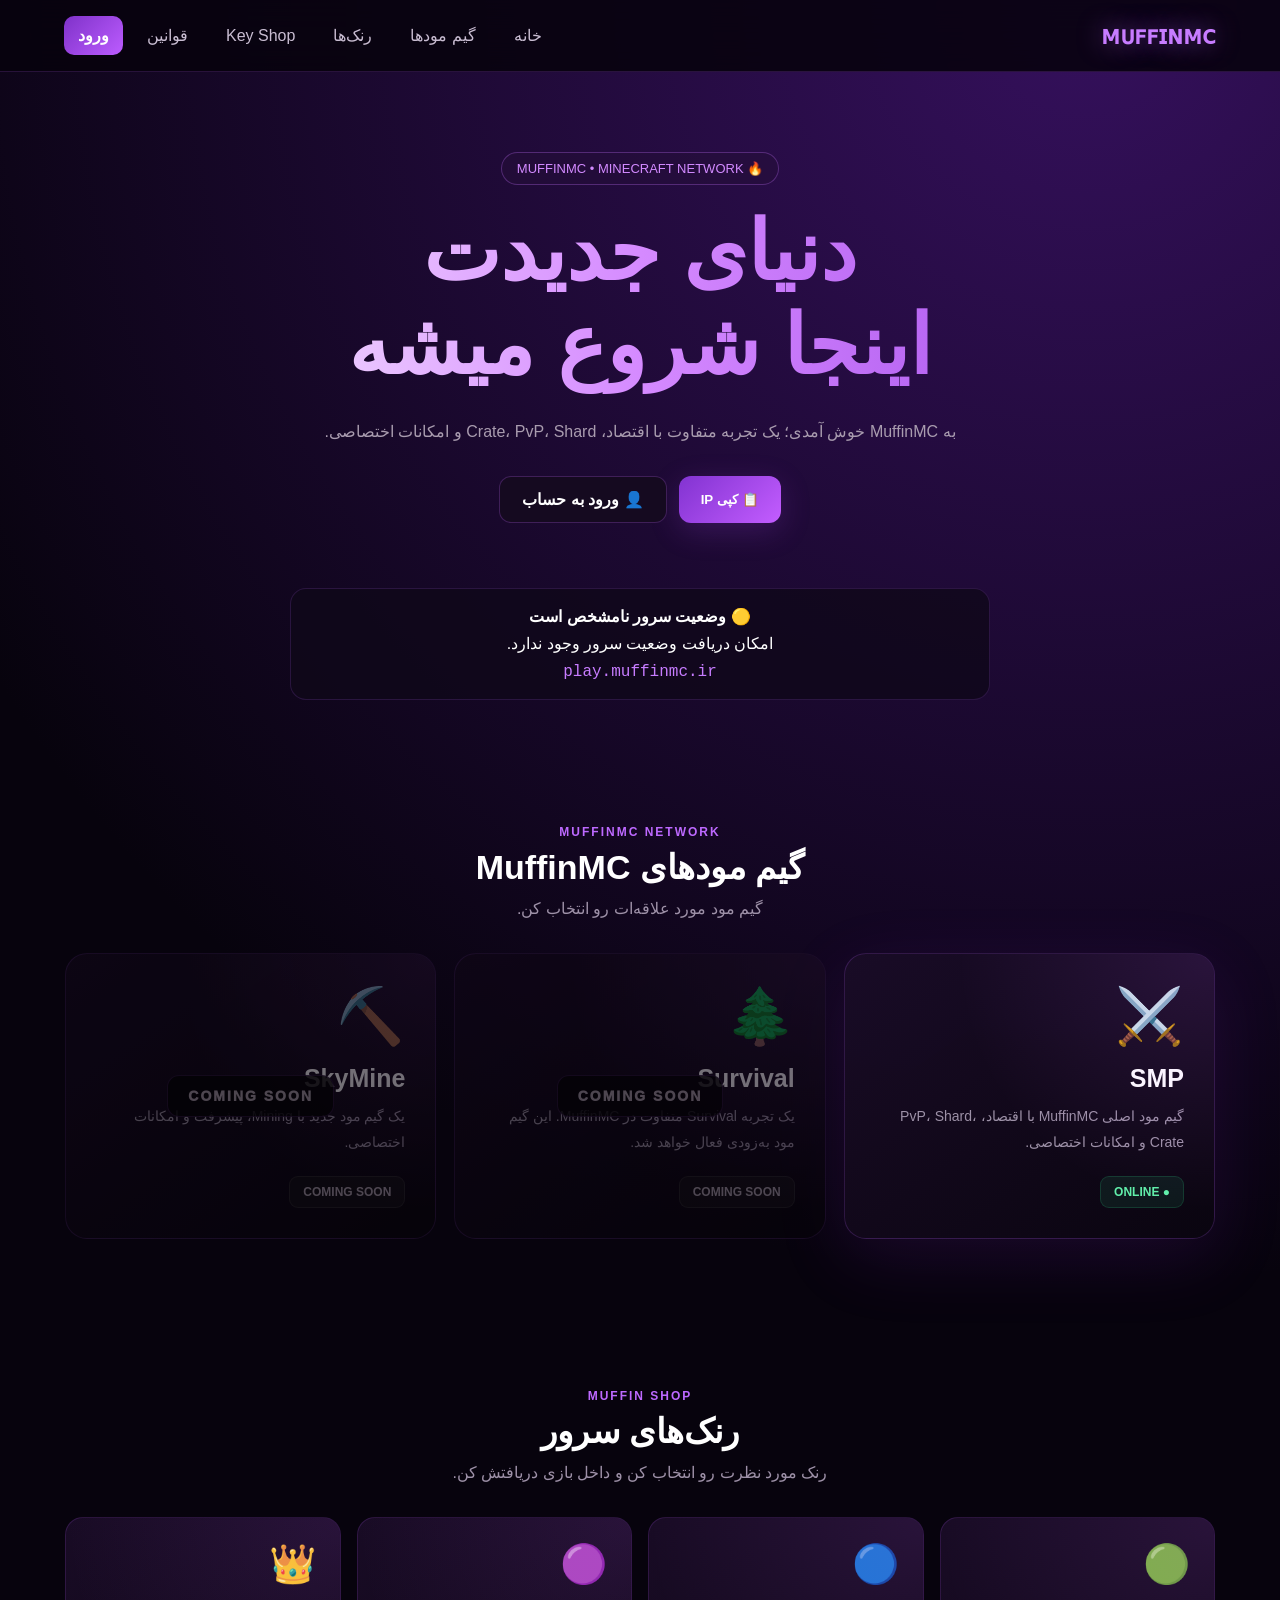
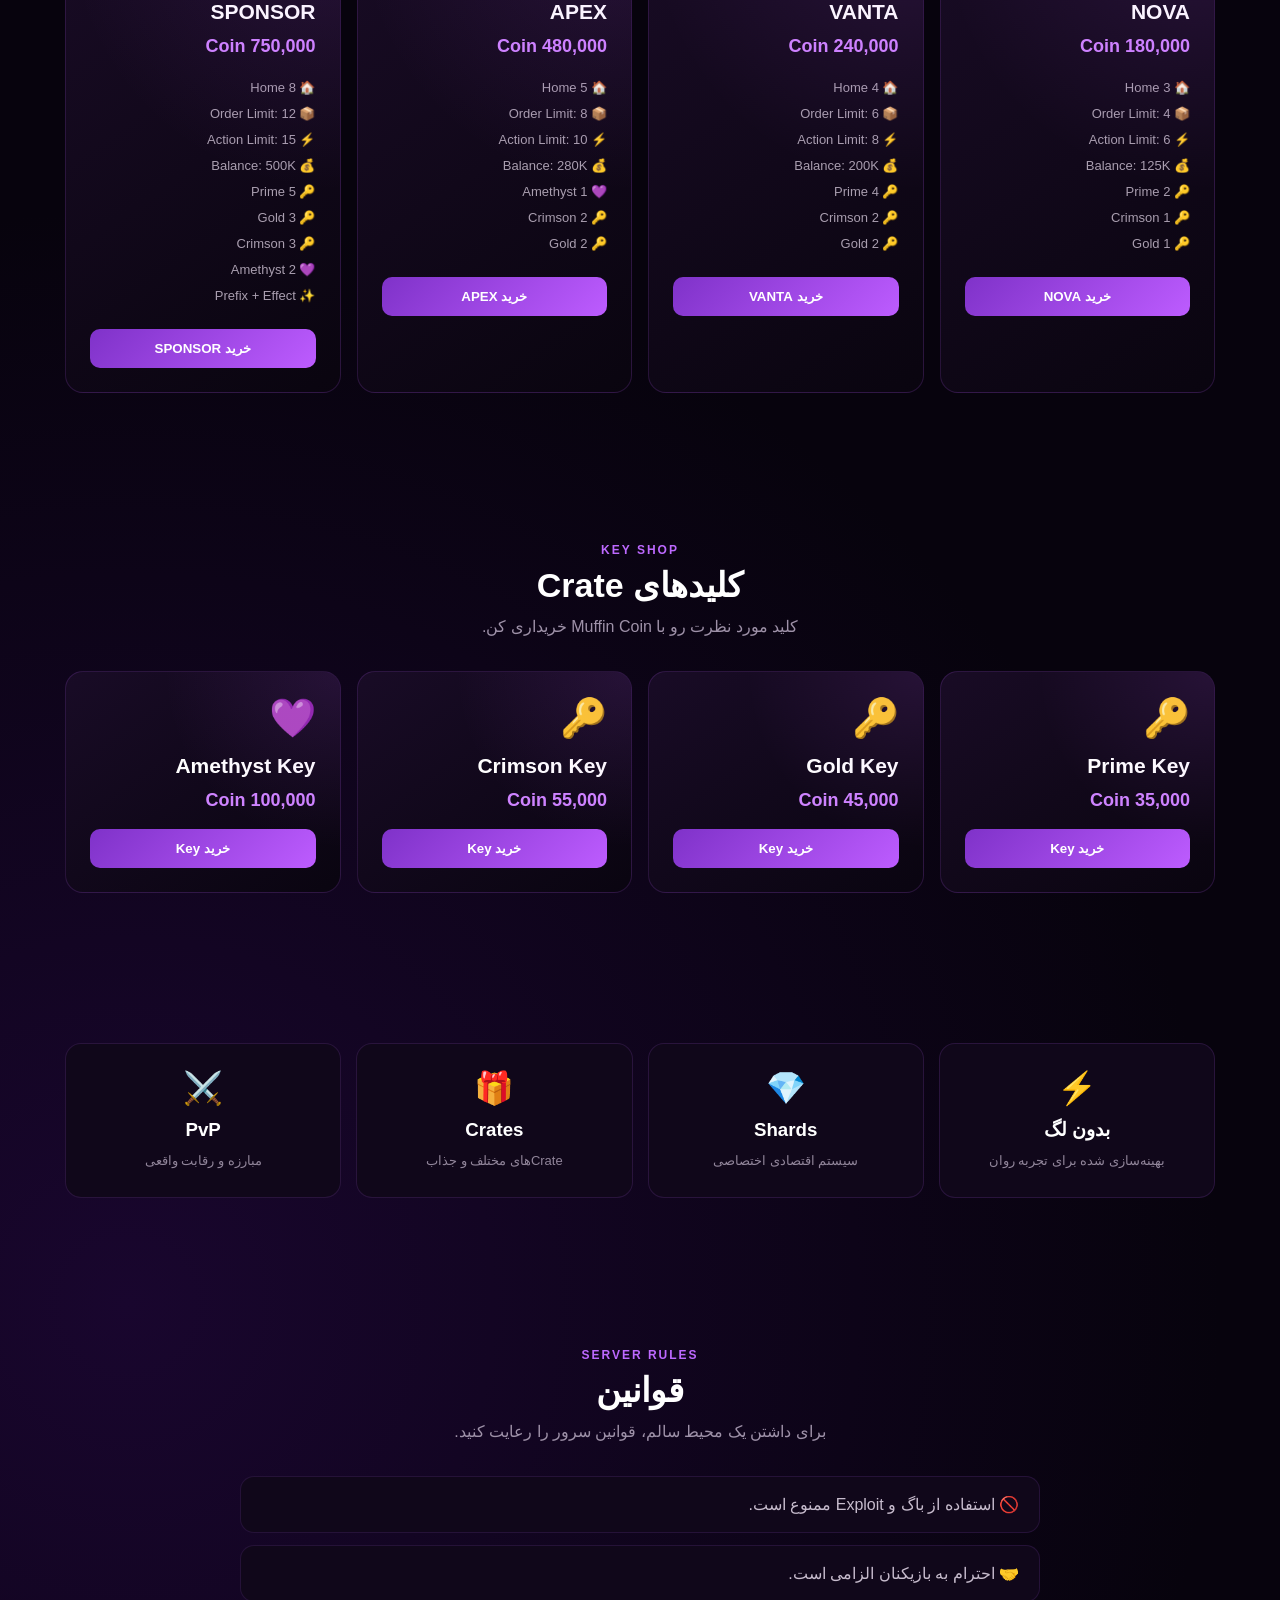
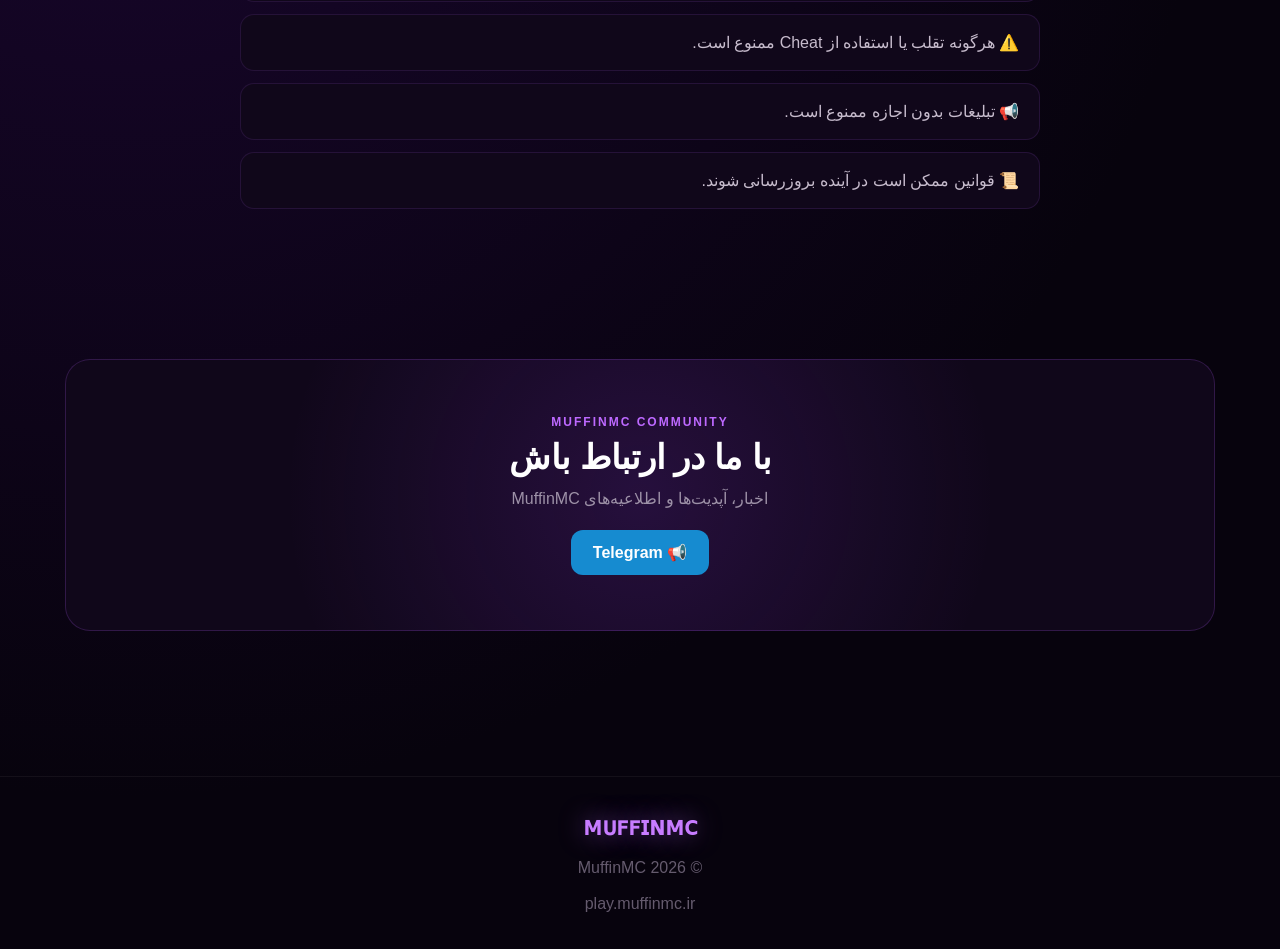
==== commit ac2d59cf: "Update index.html" ====
--- a/index.html
+++ b/index.html
@@ -4,7 +4,7 @@
 <meta charset="UTF-8">
 <meta name="viewport" content="width=device-width, initial-scale=1.0">
 
-<title>MuffinSMP | DonutSMP</title>
+<title>MuffinMC | Minecraft Server</title>
 
 <style>
 *{
@@ -13,9 +13,7 @@
     padding:0;
 }
 
-html{
-    scroll-behavior:smooth;
-}
+html{scroll-behavior:smooth}
 
 body{
     font-family:Tahoma,Arial,sans-serif;
@@ -82,6 +80,7 @@
 .auth-area{
     display:flex;
     align-items:center;
+    gap:5px;
 }
 
 .nav-login{
@@ -235,6 +234,125 @@
     margin-bottom:35px;
 }
 
+
+/* =========================
+   GAME MODES
+========================= */
+
+.game-grid{
+    display:grid;
+    grid-template-columns:repeat(3,1fr);
+    gap:18px;
+}
+
+.game-card{
+    position:relative;
+    min-height:270px;
+    padding:30px;
+    border-radius:22px;
+    background:linear-gradient(
+        145deg,
+        rgba(26,12,39,.96),
+        rgba(10,5,16,.98)
+    );
+    border:1px solid rgba(181,91,255,.2);
+    overflow:hidden;
+    transition:.3s;
+}
+
+.game-card.active{
+    box-shadow:0 20px 70px rgba(132,45,205,.14);
+}
+
+.game-card.active:hover{
+    transform:translateY(-7px);
+    border-color:rgba(190,92,255,.65);
+}
+
+.game-card.disabled{
+    filter:brightness(.58);
+    opacity:.78;
+}
+
+.game-card.disabled:hover{
+    transform:none;
+    border-color:rgba(181,91,255,.2);
+}
+
+.game-card::before{
+    content:"";
+    position:absolute;
+    inset:0;
+    background:radial-gradient(
+        circle at top right,
+        rgba(190,88,255,.14),
+        transparent 55%
+    );
+    pointer-events:none;
+}
+
+.game-icon{
+    font-size:55px;
+    margin-bottom:15px;
+}
+
+.game-card h3{
+    font-size:25px;
+    margin-bottom:10px;
+}
+
+.game-card p{
+    color:#9d91a7;
+    line-height:1.9;
+    font-size:14px;
+}
+
+.game-status{
+    display:inline-block;
+    margin-top:20px;
+    padding:8px 13px;
+    border-radius:9px;
+    font-size:12px;
+    font-weight:900;
+}
+
+.game-status.online{
+    color:#61efaa;
+    background:rgba(43,190,119,.1);
+    border:1px solid rgba(43,190,119,.2);
+}
+
+.game-status.soon{
+    color:#a99cae;
+    background:#151019;
+    border:1px solid rgba(255,255,255,.08);
+}
+
+.soon-overlay{
+    position:absolute;
+    inset:0;
+    display:flex;
+    align-items:center;
+    justify-content:center;
+    pointer-events:none;
+}
+
+.soon-overlay span{
+    padding:12px 20px;
+    border-radius:12px;
+    background:rgba(5,3,8,.82);
+    border:1px solid rgba(190,92,255,.18);
+    color:#a79aa9;
+    font-size:14px;
+    font-weight:1000;
+    letter-spacing:2px;
+}
+
+
+/* =========================
+   SHOP
+========================= */
+
 .shop-grid{
     display:grid;
     grid-template-columns:repeat(4,1fr);
@@ -245,7 +363,11 @@
     position:relative;
     padding:24px;
     border-radius:18px;
-    background:linear-gradient(145deg,rgba(26,12,39,.95),rgba(10,5,16,.95));
+    background:linear-gradient(
+        145deg,
+        rgba(26,12,39,.95),
+        rgba(10,5,16,.95)
+    );
     border:1px solid rgba(181,91,255,.17);
     transition:.25s;
     overflow:hidden;
@@ -255,7 +377,11 @@
     content:"";
     position:absolute;
     inset:0;
-    background:radial-gradient(circle at top right,rgba(190,88,255,.12),transparent 50%);
+    background:radial-gradient(
+        circle at top right,
+        rgba(190,88,255,.12),
+        transparent 50%
+    );
     pointer-events:none;
 }
 
@@ -300,6 +426,11 @@
     font-weight:900;
 }
 
+
+/* =========================
+   FEATURES
+========================= */
+
 .features{
     display:grid;
     grid-template-columns:repeat(4,1fr);
@@ -329,6 +460,11 @@
     line-height:1.8;
 }
 
+
+/* =========================
+   RULES
+========================= */
+
 .rules{
     max-width:800px;
     margin:auto;
@@ -344,12 +480,21 @@
     color:#c7bccd;
 }
 
+
+/* =========================
+   COMMUNITY
+========================= */
+
 .community{
     text-align:center;
     padding:55px 20px;
     border-radius:25px;
     background:
-        radial-gradient(circle at center,rgba(139,53,217,.18),transparent 60%),
+        radial-gradient(
+            circle at center,
+            rgba(139,53,217,.18),
+            transparent 60%
+        ),
         #10071a;
     border:1px solid rgba(180,92,255,.2);
 }
@@ -368,6 +513,7 @@
     font-weight:900;
 }
 
+
 footer{
     text-align:center;
     padding:35px 20px;
@@ -387,7 +533,13 @@
     transform:translateY(0);
 }
 
+
 @media(max-width:900px){
+
+    .game-grid{
+        grid-template-columns:1fr;
+    }
+
     .shop-grid{
         grid-template-columns:repeat(2,1fr);
     }
@@ -402,6 +554,7 @@
 }
 
 @media(max-width:600px){
+
     .navbar{
         padding:0 15px;
     }
@@ -431,17 +584,15 @@
 <nav class="navbar">
 
     <a href="index.html" class="logo">
-        ᴍᴜꜰꜰɪɴѕᴍᴘ
+        ᴍᴜꜰꜰɪɴᴍᴄ
     </a>
 
     <div class="nav-links">
 
         <a href="#home">خانه</a>
-
+        <a href="#modes">گیم مودها</a>
         <a href="#ranks">رنک‌ها</a>
-
         <a href="#keys">Key Shop</a>
-
         <a href="#rules">قوانین</a>
 
         <div id="authArea" class="auth-area">
@@ -458,7 +609,7 @@
 <section id="home" class="hero reveal">
 
     <div class="hero-badge">
-        🔥 MUFFIN SMP • DONUT SMP
+        🔥 MUFFINMC • MINECRAFT NETWORK
     </div>
 
     <h1>
@@ -467,9 +618,9 @@
     </h1>
 
     <p>
-        یک تجربه متفاوت از DonutSMP
-        با اقتصاد، Crate، PvP، Shard
-        و امکانات اختصاصی MuffinSMP
+        به MuffinMC خوش آمدی؛
+        یک تجربه متفاوت با اقتصاد، Crate، PvP،
+        Shard و امکانات اختصاصی.
     </p>
 
     <div class="hero-buttons">
@@ -504,7 +655,7 @@
         </div>
 
         <div class="server-ip">
-            play.muffinsmp.ir
+            play.muffinmc.ir
         </div>
 
     </div>
@@ -514,6 +665,107 @@
 
 <main class="container">
 
+
+<!-- =========================
+     GAME MODES
+========================= -->
+
+<section id="modes" class="section reveal">
+
+    <div class="section-label">
+        MUFFINMC NETWORK
+    </div>
+
+    <h2 class="section-title">
+        گیم مودهای MuffinMC
+    </h2>
+
+    <p class="section-desc">
+        گیم مود مورد علاقه‌ات رو انتخاب کن.
+    </p>
+
+    <div class="game-grid">
+
+
+        <!-- ACTIVE SMP -->
+
+        <div class="game-card active">
+
+            <div class="game-icon">⚔️</div>
+
+            <h3>SMP</h3>
+
+            <p>
+                گیم مود اصلی MuffinMC با اقتصاد،
+                PvP، Shard، Crate و امکانات اختصاصی.
+            </p>
+
+            <span class="game-status online">
+                ● ONLINE
+            </span>
+
+        </div>
+
+
+        <!-- SURVIVAL -->
+
+        <div class="game-card disabled">
+
+            <div class="game-icon">🌲</div>
+
+            <h3>Survival</h3>
+
+            <p>
+                یک تجربه Survival متفاوت در MuffinMC.
+                این گیم مود به‌زودی فعال خواهد شد.
+            </p>
+
+            <span class="game-status soon">
+                COMING SOON
+            </span>
+
+            <div class="soon-overlay">
+                <span>
+                    COMING SOON
+                </span>
+            </div>
+
+        </div>
+
+
+        <!-- SKYMINE -->
+
+        <div class="game-card disabled">
+
+            <div class="game-icon">⛏️</div>
+
+            <h3>SkyMine</h3>
+
+            <p>
+                یک گیم مود جدید با Mining،
+                پیشرفت و امکانات اختصاصی.
+            </p>
+
+            <span class="game-status soon">
+                COMING SOON
+            </span>
+
+            <div class="soon-overlay">
+                <span>
+                    COMING SOON
+                </span>
+            </div>
+
+        </div>
+
+    </div>
+
+</section>
+
+
+<!-- =========================
+     RANKS
+========================= -->
 
 <section id="ranks" class="section reveal">
 
@@ -537,9 +789,7 @@
 
             <h3>NOVA</h3>
 
-            <div
-                class="price"
-                id="price-nova">
+            <div class="price" id="price-nova">
                 180,000 Coin
             </div>
 
@@ -568,9 +818,7 @@
 
             <h3>VANTA</h3>
 
-            <div
-                class="price"
-                id="price-vanta">
+            <div class="price" id="price-vanta">
                 240,000 Coin
             </div>
 
@@ -599,9 +847,7 @@
 
             <h3>APEX</h3>
 
-            <div
-                class="price"
-                id="price-apex">
+            <div class="price" id="price-apex">
                 480,000 Coin
             </div>
 
@@ -630,9 +876,7 @@
 
             <h3>SPONSOR</h3>
 
-            <div
-                class="price"
-                id="price-sponsor">
+            <div class="price" id="price-sponsor">
                 750,000 Coin
             </div>
 
@@ -661,6 +905,10 @@
 </section>
 
 
+<!-- =========================
+     KEYS
+========================= -->
+
 <section id="keys" class="section reveal">
 
     <div class="section-label">
@@ -678,14 +926,10 @@
     <div class="shop-grid">
 
         <div class="product">
-
             <div class="product-icon">🔑</div>
-
             <h3>Prime Key</h3>
 
-            <div
-                class="price"
-                id="price-prime">
+            <div class="price" id="price-prime">
                 35,000 Coin
             </div>
 
@@ -694,19 +938,14 @@
                 onclick="buyProduct('key','prime')">
                 خرید Key
             </button>
-
         </div>
 
 
         <div class="product">
-
             <div class="product-icon">🔑</div>
-
             <h3>Gold Key</h3>
 
-            <div
-                class="price"
-                id="price-gold">
+            <div class="price" id="price-gold">
                 45,000 Coin
             </div>
 
@@ -715,19 +954,14 @@
                 onclick="buyProduct('key','gold')">
                 خرید Key
             </button>
-
         </div>
 
 
         <div class="product">
-
             <div class="product-icon">🔑</div>
-
             <h3>Crimson Key</h3>
 
-            <div
-                class="price"
-                id="price-crimson">
+            <div class="price" id="price-crimson">
                 55,000 Coin
             </div>
 
@@ -736,19 +970,14 @@
                 onclick="buyProduct('key','crimson')">
                 خرید Key
             </button>
-
         </div>
 
 
         <div class="product">
-
             <div class="product-icon">💜</div>
-
             <h3>Amethyst Key</h3>
 
-            <div
-                class="price"
-                id="price-amethyst">
+            <div class="price" id="price-amethyst">
                 100,000 Coin
             </div>
 
@@ -757,13 +986,16 @@
                 onclick="buyProduct('key','amethyst')">
                 خرید Key
             </button>
-
         </div>
 
     </div>
 
 </section>
 
+
+<!-- =========================
+     FEATURES
+========================= -->
 
 <section class="section reveal">
 
@@ -798,6 +1030,10 @@
 </section>
 
 
+<!-- =========================
+     RULES
+========================= -->
+
 <section id="rules" class="section reveal">
 
     <div class="section-label">
@@ -839,12 +1075,16 @@
 </section>
 
 
+<!-- =========================
+     COMMUNITY
+========================= -->
+
 <section class="section reveal">
 
     <div class="community">
 
         <div class="section-label">
-            MUFFIN COMMUNITY
+            MUFFINMC COMMUNITY
         </div>
 
         <h2 class="section-title">
@@ -852,7 +1092,7 @@
         </h2>
 
         <p>
-            اخبار، آپدیت‌ها و اطلاعیه‌های MuffinSMP
+            اخبار، آپدیت‌ها و اطلاعیه‌های MuffinMC
         </p>
 
         <a
@@ -873,23 +1113,23 @@
 <footer>
 
     <div class="logo">
-        ᴍᴜꜰꜰɪɴѕᴍᴘ
+        ᴍᴜꜰꜰɪɴᴍᴄ
     </div>
 
     <br>
 
-    © 2026 MuffinSMP
+    © 2026 MuffinMC
 
     <br><br>
 
-    play.muffinsmp.ir
+    play.muffinmc.ir
 
 </footer>
 
 
 <script>
 
-const SERVER_IP = "play.muffinsmp.ir";
+const SERVER_IP = "play.muffinmc.ir";
 
 const API =
     "https://cullofduty63.cullofduty63.workers.dev/api";
@@ -997,7 +1237,7 @@
 
 
 /* =========================
-   AUTH NAVBAR
+   AUTH
 ========================= */
 
 async function updateNavbar(){
@@ -1237,11 +1477,8 @@
     () => {
 
         loadServerStatus();
-
         loadShop();
-
         updateNavbar();
-
         reveal();
 
     }
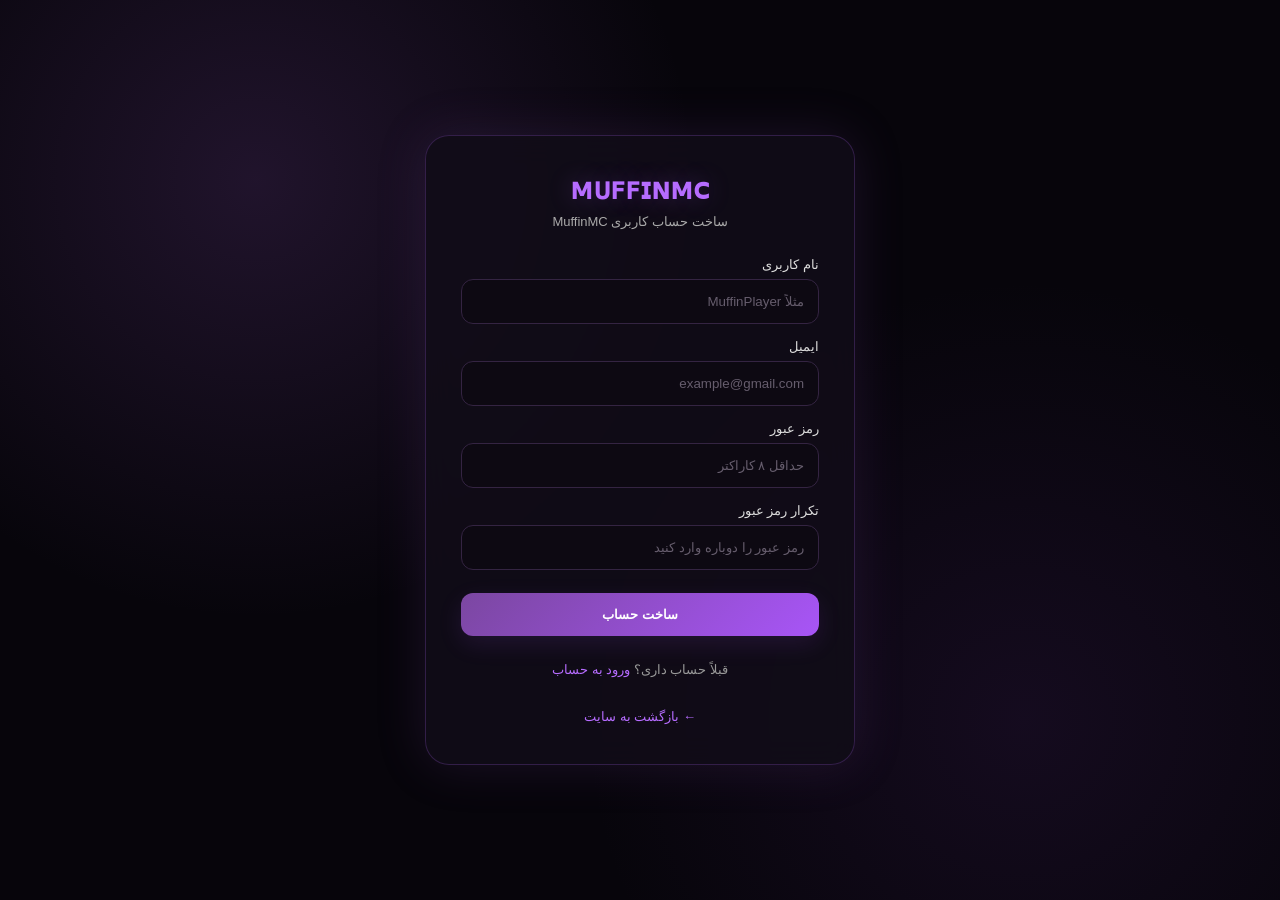
==== commit 384a588f: "Update index.html" ====
--- a/index.html
+++ b/index.html
@@ -1,1490 +1,613 @@
 <!DOCTYPE html>
 <html lang="fa" dir="rtl">
+
 <head>
-<meta charset="UTF-8">
-<meta name="viewport" content="width=device-width, initial-scale=1.0">
-
-<title>MuffinMC | Minecraft Server</title>
-
-<style>
-*{
-    box-sizing:border-box;
-    margin:0;
-    padding:0;
-}
-
-html{scroll-behavior:smooth}
-
-body{
-    font-family:Tahoma,Arial,sans-serif;
-    background:
-        radial-gradient(circle at 85% 0%,#35105d 0%,transparent 30%),
-        radial-gradient(circle at 10% 70%,#19062e 0%,transparent 35%),
-        #07030d;
-    color:#fff;
-    min-height:100vh;
-    overflow-x:hidden;
-}
-
-a{
-    color:inherit;
-    text-decoration:none;
-}
-
-button{
-    font-family:inherit;
-    cursor:pointer;
-}
-
-.navbar{
-    position:sticky;
-    top:0;
-    z-index:1000;
-    height:72px;
-    padding:0 5%;
-    display:flex;
-    align-items:center;
-    justify-content:space-between;
-    background:rgba(7,3,13,.88);
-    backdrop-filter:blur(18px);
-    border-bottom:1px solid rgba(181,91,255,.18);
-}
-
-.logo{
-    font-size:25px;
-    font-weight:900;
-    color:#c77cff;
-    text-shadow:0 0 25px rgba(199,124,255,.5);
-}
-
-.nav-links{
-    display:flex;
-    align-items:center;
-    gap:10px;
-}
-
-.nav-links>a,
-.nav-login{
-    padding:10px 14px;
-    border-radius:10px;
-    color:#c9bdd2;
-    transition:.2s;
-}
-
-.nav-links>a:hover,
-.nav-login:hover{
-    color:#fff;
-    background:#180c25;
-}
-
-.auth-area{
-    display:flex;
-    align-items:center;
-    gap:5px;
-}
-
-.nav-login{
-    background:linear-gradient(135deg,#7f32c9,#bc5cff);
-    color:#fff!important;
-    font-weight:800;
-}
-
-.hero{
-    width:min(1150px,92%);
-    margin:80px auto 50px;
-    text-align:center;
-}
-
-.hero-badge{
-    display:inline-block;
-    padding:8px 15px;
-    border:1px solid rgba(194,111,255,.3);
-    border-radius:30px;
-    background:rgba(38,15,57,.55);
-    color:#d28aff;
-    font-size:13px;
-    margin-bottom:20px;
-}
-
-.hero h1{
-    font-size:clamp(42px,7vw,82px);
-    line-height:1.15;
-    font-weight:1000;
-    background:linear-gradient(90deg,#fff,#d58aff,#9e45e8);
-    -webkit-background-clip:text;
-    background-clip:text;
-    color:transparent;
-}
-
-.hero p{
-    max-width:700px;
-    margin:22px auto;
-    color:#a99caf;
-    font-size:16px;
-    line-height:2;
-}
-
-.hero-buttons{
-    display:flex;
-    justify-content:center;
-    gap:12px;
-    flex-wrap:wrap;
-    margin-top:28px;
-}
-
-.primary-btn,
-.secondary-btn{
-    border:0;
-    padding:13px 22px;
-    border-radius:12px;
-    font-weight:900;
-    transition:.2s;
-}
-
-.primary-btn{
-    color:#fff;
-    background:linear-gradient(135deg,#8233d1,#c35dff);
-    box-shadow:0 8px 30px rgba(153,63,220,.22);
-}
-
-.primary-btn:hover{
-    transform:translateY(-2px);
-    filter:brightness(1.1);
-}
-
-.secondary-btn{
-    color:#fff;
-    background:#150a20;
-    border:1px solid rgba(188,92,255,.25);
-}
-
-.secondary-btn:hover{
-    border-color:#b85cff;
-    background:#21102e;
-}
-
-.copy-message{
-    margin-top:15px;
-    color:#71f0ae;
-    font-size:13px;
-    opacity:0;
-    transition:.2s;
-}
-
-.copy-message.show{
-    opacity:1;
-}
-
-.status-box{
-    width:min(700px,92%);
-    margin:35px auto 0;
-    padding:18px;
-    border-radius:16px;
-    background:rgba(16,8,25,.8);
-    border:1px solid rgba(180,92,255,.16);
-}
-
-.status-title{
-    margin-bottom:8px;
-    font-weight:900;
-}
-
-.status-online{
-    color:#55e5a7;
-}
-
-.status-offline{
-    color:#ff7777;
-}
-
-.server-ip{
-    margin-top:10px;
-    color:#c77cff;
-    font-family:monospace;
-    font-size:16px;
-}
-
-.container{
-    width:min(1150px,92%);
-    margin:auto;
-}
-
-.section{
-    padding:75px 0;
-}
-
-.section-label{
-    text-align:center;
-    color:#bd69ff;
-    font-size:12px;
-    font-weight:900;
-    letter-spacing:2px;
-    margin-bottom:8px;
-}
-
-.section-title{
-    text-align:center;
-    font-size:34px;
-    margin-bottom:12px;
-}
-
-.section-desc{
-    text-align:center;
-    color:#9e91a8;
-    margin-bottom:35px;
-}
-
-
-/* =========================
-   GAME MODES
-========================= */
-
-.game-grid{
-    display:grid;
-    grid-template-columns:repeat(3,1fr);
-    gap:18px;
-}
-
-.game-card{
-    position:relative;
-    min-height:270px;
-    padding:30px;
-    border-radius:22px;
-    background:linear-gradient(
-        145deg,
-        rgba(26,12,39,.96),
-        rgba(10,5,16,.98)
-    );
-    border:1px solid rgba(181,91,255,.2);
-    overflow:hidden;
-    transition:.3s;
-}
-
-.game-card.active{
-    box-shadow:0 20px 70px rgba(132,45,205,.14);
-}
-
-.game-card.active:hover{
-    transform:translateY(-7px);
-    border-color:rgba(190,92,255,.65);
-}
-
-.game-card.disabled{
-    filter:brightness(.58);
-    opacity:.78;
-}
-
-.game-card.disabled:hover{
-    transform:none;
-    border-color:rgba(181,91,255,.2);
-}
-
-.game-card::before{
-    content:"";
-    position:absolute;
-    inset:0;
-    background:radial-gradient(
-        circle at top right,
-        rgba(190,88,255,.14),
-        transparent 55%
-    );
-    pointer-events:none;
-}
-
-.game-icon{
-    font-size:55px;
-    margin-bottom:15px;
-}
-
-.game-card h3{
-    font-size:25px;
-    margin-bottom:10px;
-}
-
-.game-card p{
-    color:#9d91a7;
-    line-height:1.9;
-    font-size:14px;
-}
-
-.game-status{
-    display:inline-block;
-    margin-top:20px;
-    padding:8px 13px;
-    border-radius:9px;
-    font-size:12px;
-    font-weight:900;
-}
-
-.game-status.online{
-    color:#61efaa;
-    background:rgba(43,190,119,.1);
-    border:1px solid rgba(43,190,119,.2);
-}
-
-.game-status.soon{
-    color:#a99cae;
-    background:#151019;
-    border:1px solid rgba(255,255,255,.08);
-}
-
-.soon-overlay{
-    position:absolute;
-    inset:0;
-    display:flex;
-    align-items:center;
-    justify-content:center;
-    pointer-events:none;
-}
-
-.soon-overlay span{
-    padding:12px 20px;
-    border-radius:12px;
-    background:rgba(5,3,8,.82);
-    border:1px solid rgba(190,92,255,.18);
-    color:#a79aa9;
-    font-size:14px;
-    font-weight:1000;
-    letter-spacing:2px;
-}
-
-
-/* =========================
-   SHOP
-========================= */
-
-.shop-grid{
-    display:grid;
-    grid-template-columns:repeat(4,1fr);
-    gap:16px;
-}
-
-.product{
-    position:relative;
-    padding:24px;
-    border-radius:18px;
-    background:linear-gradient(
-        145deg,
-        rgba(26,12,39,.95),
-        rgba(10,5,16,.95)
-    );
-    border:1px solid rgba(181,91,255,.17);
-    transition:.25s;
-    overflow:hidden;
-}
-
-.product::before{
-    content:"";
-    position:absolute;
-    inset:0;
-    background:radial-gradient(
-        circle at top right,
-        rgba(190,88,255,.12),
-        transparent 50%
-    );
-    pointer-events:none;
-}
-
-.product:hover{
-    transform:translateY(-5px);
-    border-color:rgba(190,92,255,.55);
-    box-shadow:0 20px 60px rgba(0,0,0,.25);
-}
-
-.product-icon{
-    font-size:38px;
-    margin-bottom:14px;
-}
-
-.product h3{
-    font-size:21px;
-    margin-bottom:10px;
-}
-
-.price{
-    color:#ce83ff;
-    font-size:18px;
-    font-weight:900;
-    margin:12px 0 18px;
-}
-
-.product ul{
-    list-style:none;
-    color:#a99eaf;
-    line-height:2;
-    font-size:13px;
-    margin-bottom:20px;
-}
-
-.buy-btn{
-    width:100%;
-    border:0;
-    padding:12px;
-    border-radius:10px;
-    background:linear-gradient(135deg,#7f32c9,#bd5cff);
-    color:#fff;
-    font-weight:900;
-}
-
-
-/* =========================
-   FEATURES
-========================= */
-
-.features{
-    display:grid;
-    grid-template-columns:repeat(4,1fr);
-    gap:15px;
-}
-
-.feature{
-    padding:25px;
-    text-align:center;
-    border-radius:16px;
-    background:#10071a;
-    border:1px solid rgba(180,92,255,.15);
-}
-
-.feature-icon{
-    font-size:32px;
-    margin-bottom:12px;
-}
-
-.feature h3{
-    margin-bottom:8px;
-}
-
-.feature p{
-    color:#91859a;
-    font-size:13px;
-    line-height:1.8;
-}
-
-
-/* =========================
-   RULES
-========================= */
-
-.rules{
-    max-width:800px;
-    margin:auto;
-    display:grid;
-    gap:12px;
-}
-
-.rule{
-    padding:18px 20px;
-    background:#10071a;
-    border:1px solid rgba(180,92,255,.13);
-    border-radius:14px;
-    color:#c7bccd;
-}
-
-
-/* =========================
-   COMMUNITY
-========================= */
-
-.community{
-    text-align:center;
-    padding:55px 20px;
-    border-radius:25px;
-    background:
-        radial-gradient(
-            circle at center,
-            rgba(139,53,217,.18),
-            transparent 60%
-        ),
-        #10071a;
-    border:1px solid rgba(180,92,255,.2);
-}
-
-.community p{
-    color:#9d91a7;
-    margin:12px 0 22px;
-}
-
-.telegram{
-    display:inline-block;
-    padding:13px 22px;
-    border-radius:12px;
-    background:#168bd0;
-    color:#fff;
-    font-weight:900;
-}
-
-
-footer{
-    text-align:center;
-    padding:35px 20px;
-    color:#655b6e;
-    border-top:1px solid rgba(255,255,255,.05);
-    margin-top:70px;
-}
-
-.reveal{
-    opacity:0;
-    transform:translateY(20px);
-    transition:.6s;
-}
-
-.reveal.show{
-    opacity:1;
-    transform:translateY(0);
-}
-
-
-@media(max-width:900px){
-
-    .game-grid{
-        grid-template-columns:1fr;
-    }
-
-    .shop-grid{
-        grid-template-columns:repeat(2,1fr);
-    }
-
-    .features{
-        grid-template-columns:repeat(2,1fr);
-    }
-
-    .nav-links>a:not(:last-child){
-        display:none;
-    }
-}
-
-@media(max-width:600px){
-
-    .navbar{
-        padding:0 15px;
-    }
-
-    .logo{
-        font-size:20px;
-    }
-
-    .shop-grid,
-    .features{
-        grid-template-columns:1fr;
-    }
-
-    .hero{
-        margin-top:55px;
-    }
-
-    .hero h1{
-        font-size:42px;
-    }
-}
-</style>
+
+    <meta charset="UTF-8">
+
+    <meta
+        name="viewport"
+        content="width=device-width, initial-scale=1.0"
+    >
+
+    <title>ثبت‌نام | MuffinMC</title>
+
+    <link
+        rel="icon"
+        type="image/png"
+        href="assets/favicon.png"
+    >
+
+    <style>
+
+        * {
+            box-sizing: border-box;
+            margin: 0;
+            padding: 0;
+        }
+
+        body {
+            min-height: 100vh;
+
+            display: flex;
+            align-items: center;
+            justify-content: center;
+
+            font-family:
+                Tahoma,
+                Arial,
+                sans-serif;
+
+            background:
+                radial-gradient(
+                    circle at 20% 20%,
+                    rgba(123,71,161,.22),
+                    transparent 35%
+                ),
+                radial-gradient(
+                    circle at 80% 80%,
+                    rgba(76,35,110,.20),
+                    transparent 35%
+                ),
+                #07050b;
+
+            color: #fff;
+
+            padding: 20px;
+        }
+
+        .card {
+            width: min(430px, 100%);
+
+            padding: 35px;
+
+            border: 1px solid
+                rgba(155,90,220,.25);
+
+            border-radius: 24px;
+
+            background:
+                rgba(18,13,25,.88);
+
+            box-shadow:
+                0 0 50px
+                rgba(123,71,161,.18);
+
+            backdrop-filter: blur(15px);
+        }
+
+        .logo {
+            text-align: center;
+
+            font-size: 30px;
+
+            font-weight: 900;
+
+            color: #b66cff;
+
+            margin-bottom: 8px;
+
+            text-shadow:
+                0 0 25px
+                rgba(182,108,255,.25);
+        }
+
+        .subtitle {
+            text-align: center;
+
+            color: #aaa;
+
+            font-size: 13px;
+
+            margin-bottom: 28px;
+        }
+
+        label {
+            display: block;
+
+            margin:
+                15px 0 7px;
+
+            color: #ddd;
+
+            font-size: 13px;
+        }
+
+        input {
+            width: 100%;
+
+            padding: 14px;
+
+            border-radius: 12px;
+
+            border: 1px solid #342442;
+
+            background: #0d0912;
+
+            color: white;
+
+            outline: none;
+
+            font-family: inherit;
+
+            transition: .2s;
+        }
+
+        input::placeholder {
+            color: #665d6d;
+        }
+
+        input:focus {
+            border-color: #9b59d0;
+
+            box-shadow:
+                0 0 12px
+                rgba(155,89,208,.20);
+        }
+
+        button {
+            width: 100%;
+
+            margin-top: 23px;
+
+            padding: 14px;
+
+            border: 0;
+
+            border-radius: 12px;
+
+            color: white;
+
+            font-weight: bold;
+
+            font-family: inherit;
+
+            cursor: pointer;
+
+            background:
+                linear-gradient(
+                    135deg,
+                    #7b47a1,
+                    #a855f7
+                );
+
+            transition: .2s;
+
+            box-shadow:
+                0 8px 25px
+                rgba(168,85,247,.12);
+        }
+
+        button:hover {
+            transform: translateY(-2px);
+
+            box-shadow:
+                0 8px 25px
+                rgba(168,85,247,.25);
+        }
+
+        button:disabled {
+            opacity: .6;
+
+            cursor: not-allowed;
+
+            transform: none;
+        }
+
+        .message {
+            display: none;
+
+            margin-top: 15px;
+
+            padding: 12px;
+
+            border-radius: 10px;
+
+            text-align: center;
+
+            font-size: 13px;
+
+            word-break: break-word;
+
+            line-height: 1.7;
+        }
+
+        .message.error {
+            display: block;
+
+            background:
+                rgba(220,50,70,.12);
+
+            border:
+                1px solid
+                rgba(220,50,70,.25);
+
+            color: #ff8795;
+        }
+
+        .message.success {
+            display: block;
+
+            background:
+                rgba(46,204,113,.12);
+
+            border:
+                1px solid
+                rgba(46,204,113,.25);
+
+            color: #67e69a;
+        }
+
+        .links {
+            margin-top: 22px;
+
+            text-align: center;
+
+            font-size: 13px;
+
+            color: #999;
+
+            line-height: 1.8;
+        }
+
+        .links a {
+            color: #b66cff;
+
+            text-decoration: none;
+
+            transition: .2s;
+        }
+
+        .links a:hover {
+            color: #d2a7ff;
+
+            text-decoration: underline;
+        }
+
+        @media (max-width: 480px) {
+
+            .card {
+                padding: 26px 20px;
+
+                border-radius: 20px;
+            }
+
+            .logo {
+                font-size: 26px;
+            }
+
+        }
+
+    </style>
+
 </head>
 
 <body>
 
-<nav class="navbar">
-
-    <a href="index.html" class="logo">
-        ᴍᴜꜰꜰɪɴᴍᴄ
-    </a>
-
-    <div class="nav-links">
-
-        <a href="#home">خانه</a>
-        <a href="#modes">گیم مودها</a>
-        <a href="#ranks">رنک‌ها</a>
-        <a href="#keys">Key Shop</a>
-        <a href="#rules">قوانین</a>
-
-        <div id="authArea" class="auth-area">
-            <a href="login.html" class="nav-login">
-                ورود
+    <div class="card">
+
+        <div class="logo">
+            ᴍᴜꜰꜰɪɴᴍᴄ
+        </div>
+
+        <div class="subtitle">
+            ساخت حساب کاربری MuffinMC
+        </div>
+
+        <form id="registerForm">
+
+            <label for="username">
+                نام کاربری
+            </label>
+
+            <input
+                id="username"
+                type="text"
+                placeholder="مثلاً MuffinPlayer"
+                minlength="3"
+                maxlength="20"
+                autocomplete="username"
+                required
+            >
+
+            <label for="email">
+                ایمیل
+            </label>
+
+            <input
+                id="email"
+                type="email"
+                placeholder="example@gmail.com"
+                autocomplete="email"
+                required
+            >
+
+            <label for="password">
+                رمز عبور
+            </label>
+
+            <input
+                id="password"
+                type="password"
+                placeholder="حداقل ۸ کاراکتر"
+                minlength="8"
+                autocomplete="new-password"
+                required
+            >
+
+            <label for="confirmPassword">
+                تکرار رمز عبور
+            </label>
+
+            <input
+                id="confirmPassword"
+                type="password"
+                placeholder="رمز عبور را دوباره وارد کنید"
+                minlength="8"
+                autocomplete="new-password"
+                required
+            >
+
+            <button
+                id="registerBtn"
+                type="submit"
+            >
+                ساخت حساب
+            </button>
+
+        </form>
+
+        <div
+            id="message"
+            class="message"
+        ></div>
+
+        <div class="links">
+
+            قبلاً حساب داری؟
+
+            <a href="login.html">
+                ورود به حساب
             </a>
+
+            <br>
+            <br>
+
+            <a href="index.html">
+                ← بازگشت به سایت
+            </a>
+
         </div>
 
     </div>
 
-</nav>
-
-
-<section id="home" class="hero reveal">
-
-    <div class="hero-badge">
-        🔥 MUFFINMC • MINECRAFT NETWORK
-    </div>
-
-    <h1>
-        دنیای جدیدت<br>
-        اینجا شروع میشه
-    </h1>
-
-    <p>
-        به MuffinMC خوش آمدی؛
-        یک تجربه متفاوت با اقتصاد، Crate، PvP،
-        Shard و امکانات اختصاصی.
-    </p>
-
-    <div class="hero-buttons">
-
-        <button
-            class="primary-btn"
-            onclick="copyIP()">
-            📋 کپی IP
-        </button>
-
-        <a
-            id="heroAuthButton"
-            href="login.html"
-            class="secondary-btn">
-            👤 ورود به حساب
-        </a>
-
-    </div>
-
-    <div id="copyMessage" class="copy-message">
-        IP با موفقیت کپی شد ✓
-    </div>
-
-    <div class="status-box">
-
-        <div id="serverStatus" class="status-title">
-            🟡 در حال بررسی سرور...
-        </div>
-
-        <div id="playerCount">
-            در حال دریافت اطلاعات...
-        </div>
-
-        <div class="server-ip">
-            play.muffinmc.ir
-        </div>
-
-    </div>
-
-</section>
-
-
-<main class="container">
-
-
-<!-- =========================
-     GAME MODES
-========================= -->
-
-<section id="modes" class="section reveal">
-
-    <div class="section-label">
-        MUFFINMC NETWORK
-    </div>
-
-    <h2 class="section-title">
-        گیم مودهای MuffinMC
-    </h2>
-
-    <p class="section-desc">
-        گیم مود مورد علاقه‌ات رو انتخاب کن.
-    </p>
-
-    <div class="game-grid">
-
-
-        <!-- ACTIVE SMP -->
-
-        <div class="game-card active">
-
-            <div class="game-icon">⚔️</div>
-
-            <h3>SMP</h3>
-
-            <p>
-                گیم مود اصلی MuffinMC با اقتصاد،
-                PvP، Shard، Crate و امکانات اختصاصی.
-            </p>
-
-            <span class="game-status online">
-                ● ONLINE
-            </span>
-
-        </div>
-
-
-        <!-- SURVIVAL -->
-
-        <div class="game-card disabled">
-
-            <div class="game-icon">🌲</div>
-
-            <h3>Survival</h3>
-
-            <p>
-                یک تجربه Survival متفاوت در MuffinMC.
-                این گیم مود به‌زودی فعال خواهد شد.
-            </p>
-
-            <span class="game-status soon">
-                COMING SOON
-            </span>
-
-            <div class="soon-overlay">
-                <span>
-                    COMING SOON
-                </span>
-            </div>
-
-        </div>
-
-
-        <!-- SKYMINE -->
-
-        <div class="game-card disabled">
-
-            <div class="game-icon">⛏️</div>
-
-            <h3>SkyMine</h3>
-
-            <p>
-                یک گیم مود جدید با Mining،
-                پیشرفت و امکانات اختصاصی.
-            </p>
-
-            <span class="game-status soon">
-                COMING SOON
-            </span>
-
-            <div class="soon-overlay">
-                <span>
-                    COMING SOON
-                </span>
-            </div>
-
-        </div>
-
-    </div>
-
-</section>
-
-
-<!-- =========================
-     RANKS
-========================= -->
-
-<section id="ranks" class="section reveal">
-
-    <div class="section-label">
-        MUFFIN SHOP
-    </div>
-
-    <h2 class="section-title">
-        رنک‌های سرور
-    </h2>
-
-    <p class="section-desc">
-        رنک مورد نظرت رو انتخاب کن و داخل بازی دریافتش کن.
-    </p>
-
-    <div id="rankGrid" class="shop-grid">
-
-        <div class="product">
-
-            <div class="product-icon">🟢</div>
-
-            <h3>NOVA</h3>
-
-            <div class="price" id="price-nova">
-                180,000 Coin
-            </div>
-
-            <ul>
-                <li>🏠 3 Home</li>
-                <li>📦 Order Limit: 4</li>
-                <li>⚡ Action Limit: 6</li>
-                <li>💰 Balance: 125K</li>
-                <li>🔑 2 Prime</li>
-                <li>🔑 1 Crimson</li>
-                <li>🔑 1 Gold</li>
-            </ul>
-
-            <button
-                class="buy-btn"
-                onclick="buyProduct('rank','nova')">
-                خرید NOVA
-            </button>
-
-        </div>
-
-
-        <div class="product">
-
-            <div class="product-icon">🔵</div>
-
-            <h3>VANTA</h3>
-
-            <div class="price" id="price-vanta">
-                240,000 Coin
-            </div>
-
-            <ul>
-                <li>🏠 4 Home</li>
-                <li>📦 Order Limit: 6</li>
-                <li>⚡ Action Limit: 8</li>
-                <li>💰 Balance: 200K</li>
-                <li>🔑 4 Prime</li>
-                <li>🔑 2 Crimson</li>
-                <li>🔑 2 Gold</li>
-            </ul>
-
-            <button
-                class="buy-btn"
-                onclick="buyProduct('rank','vanta')">
-                خرید VANTA
-            </button>
-
-        </div>
-
-
-        <div class="product">
-
-            <div class="product-icon">🟣</div>
-
-            <h3>APEX</h3>
-
-            <div class="price" id="price-apex">
-                480,000 Coin
-            </div>
-
-            <ul>
-                <li>🏠 5 Home</li>
-                <li>📦 Order Limit: 8</li>
-                <li>⚡ Action Limit: 10</li>
-                <li>💰 Balance: 280K</li>
-                <li>💜 1 Amethyst</li>
-                <li>🔑 2 Crimson</li>
-                <li>🔑 2 Gold</li>
-            </ul>
-
-            <button
-                class="buy-btn"
-                onclick="buyProduct('rank','apex')">
-                خرید APEX
-            </button>
-
-        </div>
-
-
-        <div class="product">
-
-            <div class="product-icon">👑</div>
-
-            <h3>SPONSOR</h3>
-
-            <div class="price" id="price-sponsor">
-                750,000 Coin
-            </div>
-
-            <ul>
-                <li>🏠 8 Home</li>
-                <li>📦 Order Limit: 12</li>
-                <li>⚡ Action Limit: 15</li>
-                <li>💰 Balance: 500K</li>
-                <li>🔑 5 Prime</li>
-                <li>🔑 3 Gold</li>
-                <li>🔑 3 Crimson</li>
-                <li>💜 2 Amethyst</li>
-                <li>✨ Prefix + Effect</li>
-            </ul>
-
-            <button
-                class="buy-btn"
-                onclick="buyProduct('rank','sponsor')">
-                خرید SPONSOR
-            </button>
-
-        </div>
-
-    </div>
-
-</section>
-
-
-<!-- =========================
-     KEYS
-========================= -->
-
-<section id="keys" class="section reveal">
-
-    <div class="section-label">
-        KEY SHOP
-    </div>
-
-    <h2 class="section-title">
-        کلیدهای Crate
-    </h2>
-
-    <p class="section-desc">
-        کلید مورد نظرت رو با Muffin Coin خریداری کن.
-    </p>
-
-    <div class="shop-grid">
-
-        <div class="product">
-            <div class="product-icon">🔑</div>
-            <h3>Prime Key</h3>
-
-            <div class="price" id="price-prime">
-                35,000 Coin
-            </div>
-
-            <button
-                class="buy-btn"
-                onclick="buyProduct('key','prime')">
-                خرید Key
-            </button>
-        </div>
-
-
-        <div class="product">
-            <div class="product-icon">🔑</div>
-            <h3>Gold Key</h3>
-
-            <div class="price" id="price-gold">
-                45,000 Coin
-            </div>
-
-            <button
-                class="buy-btn"
-                onclick="buyProduct('key','gold')">
-                خرید Key
-            </button>
-        </div>
-
-
-        <div class="product">
-            <div class="product-icon">🔑</div>
-            <h3>Crimson Key</h3>
-
-            <div class="price" id="price-crimson">
-                55,000 Coin
-            </div>
-
-            <button
-                class="buy-btn"
-                onclick="buyProduct('key','crimson')">
-                خرید Key
-            </button>
-        </div>
-
-
-        <div class="product">
-            <div class="product-icon">💜</div>
-            <h3>Amethyst Key</h3>
-
-            <div class="price" id="price-amethyst">
-                100,000 Coin
-            </div>
-
-            <button
-                class="buy-btn"
-                onclick="buyProduct('key','amethyst')">
-                خرید Key
-            </button>
-        </div>
-
-    </div>
-
-</section>
-
-
-<!-- =========================
-     FEATURES
-========================= -->
-
-<section class="section reveal">
-
-    <div class="features">
-
-        <div class="feature">
-            <div class="feature-icon">⚡</div>
-            <h3>بدون لگ</h3>
-            <p>بهینه‌سازی شده برای تجربه روان</p>
-        </div>
-
-        <div class="feature">
-            <div class="feature-icon">💎</div>
-            <h3>Shards</h3>
-            <p>سیستم اقتصادی اختصاصی</p>
-        </div>
-
-        <div class="feature">
-            <div class="feature-icon">🎁</div>
-            <h3>Crates</h3>
-            <p>Crateهای مختلف و جذاب</p>
-        </div>
-
-        <div class="feature">
-            <div class="feature-icon">⚔️</div>
-            <h3>PvP</h3>
-            <p>مبارزه و رقابت واقعی</p>
-        </div>
-
-    </div>
-
-</section>
-
-
-<!-- =========================
-     RULES
-========================= -->
-
-<section id="rules" class="section reveal">
-
-    <div class="section-label">
-        SERVER RULES
-    </div>
-
-    <h2 class="section-title">
-        قوانین
-    </h2>
-
-    <p class="section-desc">
-        برای داشتن یک محیط سالم، قوانین سرور را رعایت کنید.
-    </p>
-
-    <div class="rules">
-
-        <div class="rule">
-            🚫 استفاده از باگ و Exploit ممنوع است.
-        </div>
-
-        <div class="rule">
-            🤝 احترام به بازیکنان الزامی است.
-        </div>
-
-        <div class="rule">
-            ⚠️ هرگونه تقلب یا استفاده از Cheat ممنوع است.
-        </div>
-
-        <div class="rule">
-            📢 تبلیغات بدون اجازه ممنوع است.
-        </div>
-
-        <div class="rule">
-            📜 قوانین ممکن است در آینده بروزرسانی شوند.
-        </div>
-
-    </div>
-
-</section>
-
-
-<!-- =========================
-     COMMUNITY
-========================= -->
-
-<section class="section reveal">
-
-    <div class="community">
-
-        <div class="section-label">
-            MUFFINMC COMMUNITY
-        </div>
-
-        <h2 class="section-title">
-            با ما در ارتباط باش
-        </h2>
-
-        <p>
-            اخبار، آپدیت‌ها و اطلاعیه‌های MuffinMC
-        </p>
-
-        <a
-            class="telegram"
-            href="https://t.me/muffinsmp"
-            target="_blank">
-            📢 Telegram
-        </a>
-
-    </div>
-
-</section>
-
-
-</main>
-
-
-<footer>
-
-    <div class="logo">
-        ᴍᴜꜰꜰɪɴᴍᴄ
-    </div>
-
-    <br>
-
-    © 2026 MuffinMC
-
-    <br><br>
-
-    play.muffinmc.ir
-
-</footer>
-
-
-<script>
-
-const SERVER_IP = "play.muffinmc.ir";
-
-const API =
-    "https://cullofduty63.cullofduty63.workers.dev/api";
-
-const TOKEN_KEY = "muffin_token";
-
-
-function token(){
-    return localStorage.getItem(TOKEN_KEY);
-}
-
-
-/* =========================
-   COPY IP
-========================= */
-
-async function copyIP(){
-
-    try{
-
-        await navigator.clipboard.writeText(SERVER_IP);
-
-        const box =
-            document.getElementById("copyMessage");
-
-        box.classList.add("show");
-
-        setTimeout(()=>{
-            box.classList.remove("show");
-        },2000);
-
-    }catch(error){
-
-        alert(
-            "IP سرور: " +
-            SERVER_IP
-        );
-
-    }
-
-}
-
-
-/* =========================
-   SERVER STATUS
-========================= */
-
-async function loadServerStatus(){
-
-    const status =
-        document.getElementById("serverStatus");
-
-    const players =
-        document.getElementById("playerCount");
-
-    try{
-
-        const response =
-            await fetch(
-                "https://api.mcsrvstat.us/3/" +
-                SERVER_IP
+
+    <script>
+
+        const API =
+            "/api";
+
+
+        const form =
+            document.getElementById(
+                "registerForm"
             );
 
-        const data =
-            await response.json();
-
-        if(data.online){
-
-            status.innerHTML =
-                "🟢 سرور آنلاین است";
-
-            status.className =
-                "status-title status-online";
-
-            players.textContent =
-                `${data.players.online} / ${data.players.max} Players Online`;
-
-        }else{
-
-            status.innerHTML =
-                "🔴 سرور آفلاین است";
-
-            status.className =
-                "status-title status-offline";
-
-            players.textContent =
-                "سرور در حال حاضر آنلاین نیست.";
-
-        }
-
-    }catch(error){
-
-        status.innerHTML =
-            "🟡 وضعیت سرور نامشخص است";
-
-        status.className =
-            "status-title";
-
-        players.textContent =
-            "امکان دریافت وضعیت سرور وجود ندارد.";
-
-    }
-
-}
-
-
-/* =========================
-   AUTH
-========================= */
-
-async function updateNavbar(){
-
-    const authArea =
-        document.getElementById("authArea");
-
-    const heroButton =
-        document.getElementById("heroAuthButton");
-
-    if(!token()){
-
-        authArea.innerHTML =
-            `<a href="login.html" class="nav-login">ورود</a>`;
-
-        heroButton.href =
-            "login.html";
-
-        heroButton.textContent =
-            "👤 ورود به حساب";
-
-        return;
-    }
-
-    try{
-
-        const response =
-            await fetch(
-                API + "/me",
-                {
-                    headers:{
-                        "Authorization":
-                            "Bearer " + token()
+
+        const button =
+            document.getElementById(
+                "registerBtn"
+            );
+
+
+        const message =
+            document.getElementById(
+                "message"
+            );
+
+
+        function showMessage(
+            text,
+            type
+        ) {
+
+            message.className =
+                "message " + type;
+
+            message.textContent =
+                text;
+        }
+
+
+        form.addEventListener(
+            "submit",
+            async (e) => {
+
+                e.preventDefault();
+
+
+                const username =
+                    document
+                        .getElementById("username")
+                        .value
+                        .trim();
+
+
+                const email =
+                    document
+                        .getElementById("email")
+                        .value
+                        .trim();
+
+
+                const password =
+                    document
+                        .getElementById("password")
+                        .value;
+
+
+                const confirmPassword =
+                    document
+                        .getElementById("confirmPassword")
+                        .value;
+
+
+                if (
+                    password !==
+                    confirmPassword
+                ) {
+
+                    showMessage(
+                        "رمزهای عبور یکسان نیستند.",
+                        "error"
+                    );
+
+                    return;
+                }
+
+
+                if (
+                    password.length < 8
+                ) {
+
+                    showMessage(
+                        "رمز عبور باید حداقل ۸ کاراکتر باشد.",
+                        "error"
+                    );
+
+                    return;
+                }
+
+
+                if (
+                    username.length < 3
+                ) {
+
+                    showMessage(
+                        "نام کاربری باید حداقل ۳ کاراکتر باشد.",
+                        "error"
+                    );
+
+                    return;
+                }
+
+
+                button.disabled = true;
+
+                button.textContent =
+                    "در حال ساخت حساب...";
+
+
+                try {
+
+                    const response =
+                        await fetch(
+                            `${API}/register`,
+                            {
+                                method: "POST",
+
+                                headers: {
+                                    "Content-Type":
+                                        "application/json"
+                                },
+
+                                body:
+                                    JSON.stringify({
+                                        username,
+                                        email,
+                                        password
+                                    })
+                            }
+                        );
+
+
+                    let data = {};
+
+
+                    try {
+
+                        data =
+                            await response.json();
+
+                    } catch {
+
+                        data = {};
+
                     }
+
+
+                    console.log(
+                        "Register HTTP Status:",
+                        response.status
+                    );
+
+
+                    console.log(
+                        "Register API Response:",
+                        data
+                    );
+
+
+                    if (!response.ok) {
+
+                        const realError =
+                            data.detail ||
+                            data.error ||
+                            data.message ||
+                            `خطای سرور (${response.status})`;
+
+                        throw new Error(
+                            realError
+                        );
+                    }
+
+
+                    showMessage(
+                        "✅ حساب با موفقیت ساخته شد! در حال انتقال به ورود...",
+                        "success"
+                    );
+
+
+                    setTimeout(
+                        () => {
+
+                            window.location.href =
+                                "login.html";
+
+                        },
+                        1500
+                    );
+
+
+                } catch (error) {
+
+                    console.error(
+                        "MuffinMC Register Error:",
+                        error
+                    );
+
+
+                    showMessage(
+                        error.message ||
+                        "خطایی رخ داد.",
+                        "error"
+                    );
+
+
+                } finally {
+
+                    button.disabled = false;
+
+                    button.textContent =
+                        "ساخت حساب";
+
                 }
-            );
-
-        if(!response.ok){
-            throw new Error();
-        }
-
-        const data =
-            await response.json();
-
-        const user =
-            data.user || data;
-
-        authArea.innerHTML = `
-            <a href="panel.html" class="nav-login">
-                👤 ${escapeHtml(user.username || "پنل")}
-            </a>
-
-            <a
-                href="#"
-                onclick="logout();return false;">
-                🚪 خروج
-            </a>
-        `;
-
-        heroButton.href =
-            "panel.html";
-
-        heroButton.textContent =
-            "👤 پنل کاربری";
-
-    }catch(error){
-
-        localStorage.removeItem(TOKEN_KEY);
-
-        authArea.innerHTML =
-            `<a href="login.html" class="nav-login">ورود</a>`;
-
-        heroButton.href =
-            "login.html";
-
-        heroButton.textContent =
-            "👤 ورود به حساب";
-
-    }
-
-}
-
-
-function logout(){
-
-    localStorage.removeItem(TOKEN_KEY);
-
-    location.reload();
-
-}
-
-
-/* =========================
-   SHOP
-========================= */
-
-async function loadShop(){
-
-    try{
-
-        const response =
-            await fetch(API + "/shop");
-
-        const data =
-            await response.json();
-
-        if(!data.success){
-            return;
-        }
-
-        const shop =
-            data.shop || {};
-
-        const groups = [
-            shop.ranks || {},
-            shop.keys || {}
-        ];
-
-        groups.forEach(group => {
-
-            Object.entries(group).forEach(
-                ([item,product]) => {
-
-                    const element =
-                        document.getElementById(
-                            "price-" + item
-                        );
-
-                    if(element){
-
-                        element.textContent =
-                            Number(
-                                product.price || 0
-                            ).toLocaleString() +
-                            " Coin";
-
-                    }
-
-                }
-            );
-
-        });
-
-    }catch(error){
-
-        console.error(
-            "Shop error:",
-            error
-        );
-
-    }
-
-}
-
-
-/* =========================
-   BUY
-========================= */
-
-function buyProduct(type,item){
-
-    if(!token()){
-
-        location.href =
-            "login.html";
-
-        return;
-    }
-
-    location.href =
-        "panel.html?buy=" +
-        encodeURIComponent(type) +
-        "&item=" +
-        encodeURIComponent(item);
-
-}
-
-
-/* =========================
-   REVEAL
-========================= */
-
-function reveal(){
-
-    const items =
-        document.querySelectorAll(".reveal");
-
-    const observer =
-        new IntersectionObserver(
-            entries => {
-
-                entries.forEach(entry => {
-
-                    if(entry.isIntersecting){
-
-                        entry.target.classList.add("show");
-
-                    }
-
-                });
-
-            },
-            {
-                threshold:.08
+
             }
         );
 
-    items.forEach(
-        item => observer.observe(item)
-    );
-
-}
-
-
-/* =========================
-   ESCAPE
-========================= */
-
-function escapeHtml(value){
-
-    return String(value ?? "")
-        .replace(/&/g,"&amp;")
-        .replace(/</g,"&lt;")
-        .replace(/>/g,"&gt;")
-        .replace(/"/g,"&quot;")
-        .replace(/'/g,"&#039;");
-
-}
-
-
-/* =========================
-   START
-========================= */
-
-document.addEventListener(
-    "DOMContentLoaded",
-    () => {
-
-        loadServerStatus();
-        loadShop();
-        updateNavbar();
-        reveal();
-
-    }
-);
-
-</script>
+    </script>
 
 </body>
+
 </html>
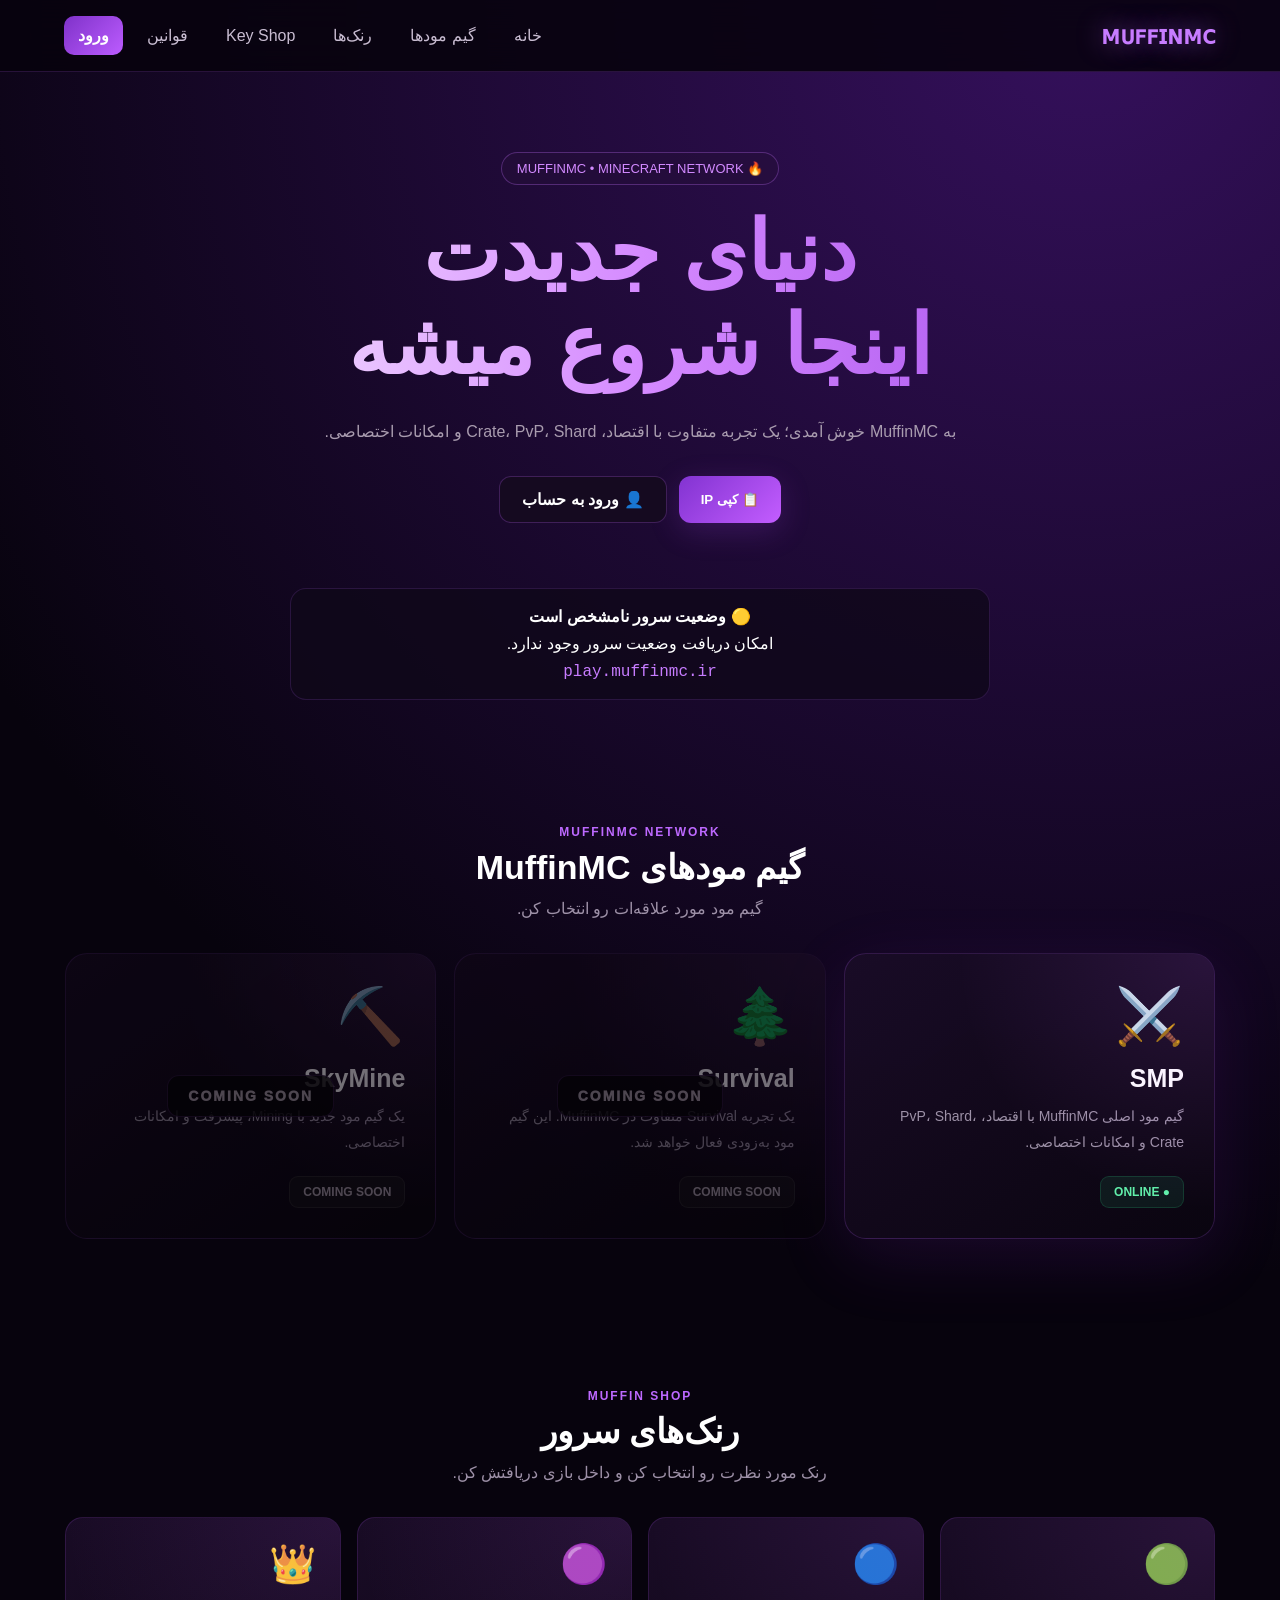
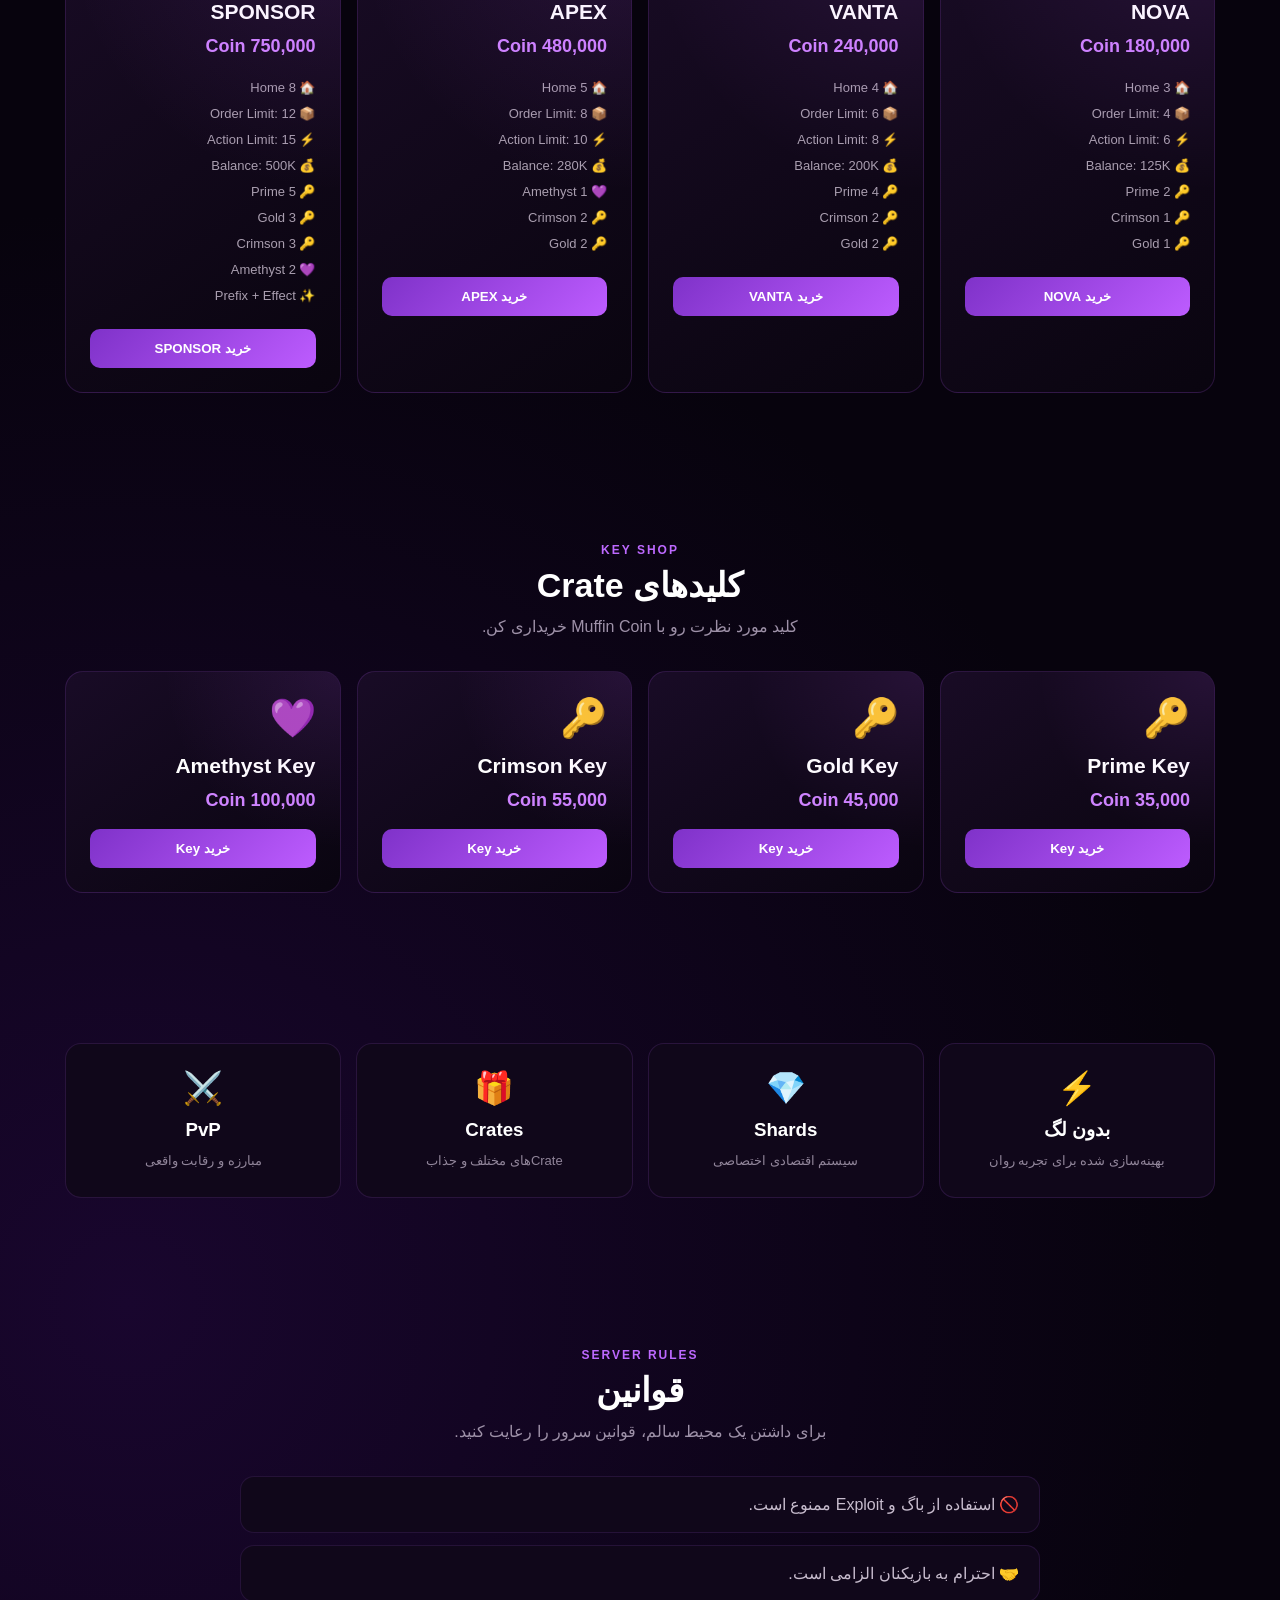
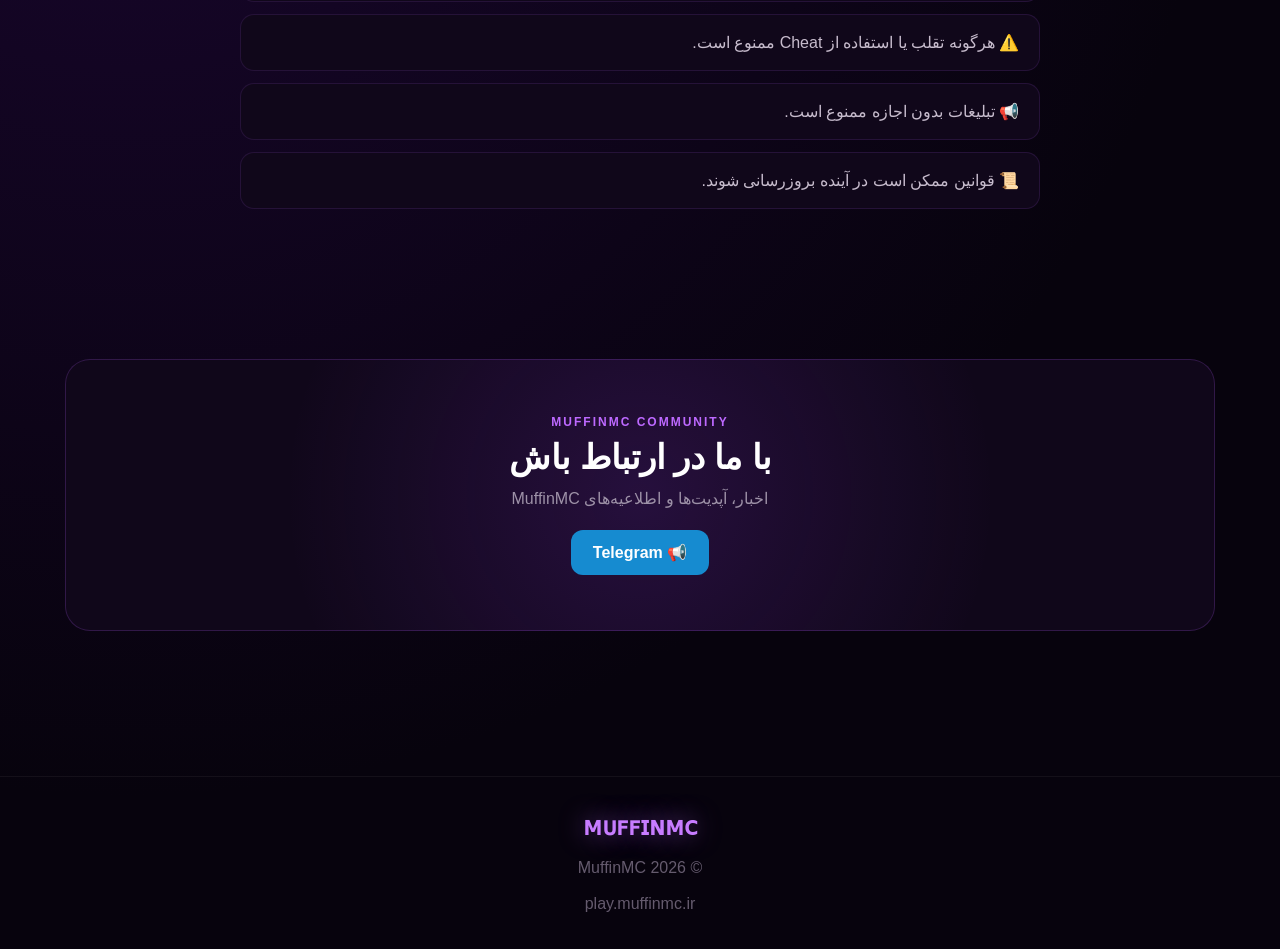
==== commit ab0563f4: "Update index.html" ====
--- a/index.html
+++ b/index.html
@@ -1,613 +1,1490 @@
 <!DOCTYPE html>
 <html lang="fa" dir="rtl">
-
 <head>
-
-    <meta charset="UTF-8">
-
-    <meta
-        name="viewport"
-        content="width=device-width, initial-scale=1.0"
-    >
-
-    <title>ثبت‌نام | MuffinMC</title>
-
-    <link
-        rel="icon"
-        type="image/png"
-        href="assets/favicon.png"
-    >
-
-    <style>
-
-        * {
-            box-sizing: border-box;
-            margin: 0;
-            padding: 0;
+<meta charset="UTF-8">
+<meta name="viewport" content="width=device-width, initial-scale=1.0">
+
+<title>MuffinMC | Minecraft Server</title>
+
+<style>
+*{
+    box-sizing:border-box;
+    margin:0;
+    padding:0;
+}
+
+html{scroll-behavior:smooth}
+
+body{
+    font-family:Tahoma,Arial,sans-serif;
+    background:
+        radial-gradient(circle at 85% 0%,#35105d 0%,transparent 30%),
+        radial-gradient(circle at 10% 70%,#19062e 0%,transparent 35%),
+        #07030d;
+    color:#fff;
+    min-height:100vh;
+    overflow-x:hidden;
+}
+
+a{
+    color:inherit;
+    text-decoration:none;
+}
+
+button{
+    font-family:inherit;
+    cursor:pointer;
+}
+
+.navbar{
+    position:sticky;
+    top:0;
+    z-index:1000;
+    height:72px;
+    padding:0 5%;
+    display:flex;
+    align-items:center;
+    justify-content:space-between;
+    background:rgba(7,3,13,.88);
+    backdrop-filter:blur(18px);
+    border-bottom:1px solid rgba(181,91,255,.18);
+}
+
+.logo{
+    font-size:25px;
+    font-weight:900;
+    color:#c77cff;
+    text-shadow:0 0 25px rgba(199,124,255,.5);
+}
+
+.nav-links{
+    display:flex;
+    align-items:center;
+    gap:10px;
+}
+
+.nav-links>a,
+.nav-login{
+    padding:10px 14px;
+    border-radius:10px;
+    color:#c9bdd2;
+    transition:.2s;
+}
+
+.nav-links>a:hover,
+.nav-login:hover{
+    color:#fff;
+    background:#180c25;
+}
+
+.auth-area{
+    display:flex;
+    align-items:center;
+    gap:5px;
+}
+
+.nav-login{
+    background:linear-gradient(135deg,#7f32c9,#bc5cff);
+    color:#fff!important;
+    font-weight:800;
+}
+
+.hero{
+    width:min(1150px,92%);
+    margin:80px auto 50px;
+    text-align:center;
+}
+
+.hero-badge{
+    display:inline-block;
+    padding:8px 15px;
+    border:1px solid rgba(194,111,255,.3);
+    border-radius:30px;
+    background:rgba(38,15,57,.55);
+    color:#d28aff;
+    font-size:13px;
+    margin-bottom:20px;
+}
+
+.hero h1{
+    font-size:clamp(42px,7vw,82px);
+    line-height:1.15;
+    font-weight:1000;
+    background:linear-gradient(90deg,#fff,#d58aff,#9e45e8);
+    -webkit-background-clip:text;
+    background-clip:text;
+    color:transparent;
+}
+
+.hero p{
+    max-width:700px;
+    margin:22px auto;
+    color:#a99caf;
+    font-size:16px;
+    line-height:2;
+}
+
+.hero-buttons{
+    display:flex;
+    justify-content:center;
+    gap:12px;
+    flex-wrap:wrap;
+    margin-top:28px;
+}
+
+.primary-btn,
+.secondary-btn{
+    border:0;
+    padding:13px 22px;
+    border-radius:12px;
+    font-weight:900;
+    transition:.2s;
+}
+
+.primary-btn{
+    color:#fff;
+    background:linear-gradient(135deg,#8233d1,#c35dff);
+    box-shadow:0 8px 30px rgba(153,63,220,.22);
+}
+
+.primary-btn:hover{
+    transform:translateY(-2px);
+    filter:brightness(1.1);
+}
+
+.secondary-btn{
+    color:#fff;
+    background:#150a20;
+    border:1px solid rgba(188,92,255,.25);
+}
+
+.secondary-btn:hover{
+    border-color:#b85cff;
+    background:#21102e;
+}
+
+.copy-message{
+    margin-top:15px;
+    color:#71f0ae;
+    font-size:13px;
+    opacity:0;
+    transition:.2s;
+}
+
+.copy-message.show{
+    opacity:1;
+}
+
+.status-box{
+    width:min(700px,92%);
+    margin:35px auto 0;
+    padding:18px;
+    border-radius:16px;
+    background:rgba(16,8,25,.8);
+    border:1px solid rgba(180,92,255,.16);
+}
+
+.status-title{
+    margin-bottom:8px;
+    font-weight:900;
+}
+
+.status-online{
+    color:#55e5a7;
+}
+
+.status-offline{
+    color:#ff7777;
+}
+
+.server-ip{
+    margin-top:10px;
+    color:#c77cff;
+    font-family:monospace;
+    font-size:16px;
+}
+
+.container{
+    width:min(1150px,92%);
+    margin:auto;
+}
+
+.section{
+    padding:75px 0;
+}
+
+.section-label{
+    text-align:center;
+    color:#bd69ff;
+    font-size:12px;
+    font-weight:900;
+    letter-spacing:2px;
+    margin-bottom:8px;
+}
+
+.section-title{
+    text-align:center;
+    font-size:34px;
+    margin-bottom:12px;
+}
+
+.section-desc{
+    text-align:center;
+    color:#9e91a8;
+    margin-bottom:35px;
+}
+
+
+/* =========================
+   GAME MODES
+========================= */
+
+.game-grid{
+    display:grid;
+    grid-template-columns:repeat(3,1fr);
+    gap:18px;
+}
+
+.game-card{
+    position:relative;
+    min-height:270px;
+    padding:30px;
+    border-radius:22px;
+    background:linear-gradient(
+        145deg,
+        rgba(26,12,39,.96),
+        rgba(10,5,16,.98)
+    );
+    border:1px solid rgba(181,91,255,.2);
+    overflow:hidden;
+    transition:.3s;
+}
+
+.game-card.active{
+    box-shadow:0 20px 70px rgba(132,45,205,.14);
+}
+
+.game-card.active:hover{
+    transform:translateY(-7px);
+    border-color:rgba(190,92,255,.65);
+}
+
+.game-card.disabled{
+    filter:brightness(.58);
+    opacity:.78;
+}
+
+.game-card.disabled:hover{
+    transform:none;
+    border-color:rgba(181,91,255,.2);
+}
+
+.game-card::before{
+    content:"";
+    position:absolute;
+    inset:0;
+    background:radial-gradient(
+        circle at top right,
+        rgba(190,88,255,.14),
+        transparent 55%
+    );
+    pointer-events:none;
+}
+
+.game-icon{
+    font-size:55px;
+    margin-bottom:15px;
+}
+
+.game-card h3{
+    font-size:25px;
+    margin-bottom:10px;
+}
+
+.game-card p{
+    color:#9d91a7;
+    line-height:1.9;
+    font-size:14px;
+}
+
+.game-status{
+    display:inline-block;
+    margin-top:20px;
+    padding:8px 13px;
+    border-radius:9px;
+    font-size:12px;
+    font-weight:900;
+}
+
+.game-status.online{
+    color:#61efaa;
+    background:rgba(43,190,119,.1);
+    border:1px solid rgba(43,190,119,.2);
+}
+
+.game-status.soon{
+    color:#a99cae;
+    background:#151019;
+    border:1px solid rgba(255,255,255,.08);
+}
+
+.soon-overlay{
+    position:absolute;
+    inset:0;
+    display:flex;
+    align-items:center;
+    justify-content:center;
+    pointer-events:none;
+}
+
+.soon-overlay span{
+    padding:12px 20px;
+    border-radius:12px;
+    background:rgba(5,3,8,.82);
+    border:1px solid rgba(190,92,255,.18);
+    color:#a79aa9;
+    font-size:14px;
+    font-weight:1000;
+    letter-spacing:2px;
+}
+
+
+/* =========================
+   SHOP
+========================= */
+
+.shop-grid{
+    display:grid;
+    grid-template-columns:repeat(4,1fr);
+    gap:16px;
+}
+
+.product{
+    position:relative;
+    padding:24px;
+    border-radius:18px;
+    background:linear-gradient(
+        145deg,
+        rgba(26,12,39,.95),
+        rgba(10,5,16,.95)
+    );
+    border:1px solid rgba(181,91,255,.17);
+    transition:.25s;
+    overflow:hidden;
+}
+
+.product::before{
+    content:"";
+    position:absolute;
+    inset:0;
+    background:radial-gradient(
+        circle at top right,
+        rgba(190,88,255,.12),
+        transparent 50%
+    );
+    pointer-events:none;
+}
+
+.product:hover{
+    transform:translateY(-5px);
+    border-color:rgba(190,92,255,.55);
+    box-shadow:0 20px 60px rgba(0,0,0,.25);
+}
+
+.product-icon{
+    font-size:38px;
+    margin-bottom:14px;
+}
+
+.product h3{
+    font-size:21px;
+    margin-bottom:10px;
+}
+
+.price{
+    color:#ce83ff;
+    font-size:18px;
+    font-weight:900;
+    margin:12px 0 18px;
+}
+
+.product ul{
+    list-style:none;
+    color:#a99eaf;
+    line-height:2;
+    font-size:13px;
+    margin-bottom:20px;
+}
+
+.buy-btn{
+    width:100%;
+    border:0;
+    padding:12px;
+    border-radius:10px;
+    background:linear-gradient(135deg,#7f32c9,#bd5cff);
+    color:#fff;
+    font-weight:900;
+}
+
+
+/* =========================
+   FEATURES
+========================= */
+
+.features{
+    display:grid;
+    grid-template-columns:repeat(4,1fr);
+    gap:15px;
+}
+
+.feature{
+    padding:25px;
+    text-align:center;
+    border-radius:16px;
+    background:#10071a;
+    border:1px solid rgba(180,92,255,.15);
+}
+
+.feature-icon{
+    font-size:32px;
+    margin-bottom:12px;
+}
+
+.feature h3{
+    margin-bottom:8px;
+}
+
+.feature p{
+    color:#91859a;
+    font-size:13px;
+    line-height:1.8;
+}
+
+
+/* =========================
+   RULES
+========================= */
+
+.rules{
+    max-width:800px;
+    margin:auto;
+    display:grid;
+    gap:12px;
+}
+
+.rule{
+    padding:18px 20px;
+    background:#10071a;
+    border:1px solid rgba(180,92,255,.13);
+    border-radius:14px;
+    color:#c7bccd;
+}
+
+
+/* =========================
+   COMMUNITY
+========================= */
+
+.community{
+    text-align:center;
+    padding:55px 20px;
+    border-radius:25px;
+    background:
+        radial-gradient(
+            circle at center,
+            rgba(139,53,217,.18),
+            transparent 60%
+        ),
+        #10071a;
+    border:1px solid rgba(180,92,255,.2);
+}
+
+.community p{
+    color:#9d91a7;
+    margin:12px 0 22px;
+}
+
+.telegram{
+    display:inline-block;
+    padding:13px 22px;
+    border-radius:12px;
+    background:#168bd0;
+    color:#fff;
+    font-weight:900;
+}
+
+
+footer{
+    text-align:center;
+    padding:35px 20px;
+    color:#655b6e;
+    border-top:1px solid rgba(255,255,255,.05);
+    margin-top:70px;
+}
+
+.reveal{
+    opacity:0;
+    transform:translateY(20px);
+    transition:.6s;
+}
+
+.reveal.show{
+    opacity:1;
+    transform:translateY(0);
+}
+
+
+@media(max-width:900px){
+
+    .game-grid{
+        grid-template-columns:1fr;
+    }
+
+    .shop-grid{
+        grid-template-columns:repeat(2,1fr);
+    }
+
+    .features{
+        grid-template-columns:repeat(2,1fr);
+    }
+
+    .nav-links>a:not(:last-child){
+        display:none;
+    }
+}
+
+@media(max-width:600px){
+
+    .navbar{
+        padding:0 15px;
+    }
+
+    .logo{
+        font-size:20px;
+    }
+
+    .shop-grid,
+    .features{
+        grid-template-columns:1fr;
+    }
+
+    .hero{
+        margin-top:55px;
+    }
+
+    .hero h1{
+        font-size:42px;
+    }
+}
+</style>
+</head>
+
+<body>
+
+<nav class="navbar">
+
+    <a href="index.html" class="logo">
+        ᴍᴜꜰꜰɪɴᴍᴄ
+    </a>
+
+    <div class="nav-links">
+
+        <a href="#home">خانه</a>
+        <a href="#modes">گیم مودها</a>
+        <a href="#ranks">رنک‌ها</a>
+        <a href="#keys">Key Shop</a>
+        <a href="#rules">قوانین</a>
+
+        <div id="authArea" class="auth-area">
+            <a href="login.html" class="nav-login">
+                ورود
+            </a>
+        </div>
+
+    </div>
+
+</nav>
+
+
+<section id="home" class="hero reveal">
+
+    <div class="hero-badge">
+        🔥 MUFFINMC • MINECRAFT NETWORK
+    </div>
+
+    <h1>
+        دنیای جدیدت<br>
+        اینجا شروع میشه
+    </h1>
+
+    <p>
+        به MuffinMC خوش آمدی؛
+        یک تجربه متفاوت با اقتصاد، Crate، PvP،
+        Shard و امکانات اختصاصی.
+    </p>
+
+    <div class="hero-buttons">
+
+        <button
+            class="primary-btn"
+            onclick="copyIP()">
+            📋 کپی IP
+        </button>
+
+        <a
+            id="heroAuthButton"
+            href="login.html"
+            class="secondary-btn">
+            👤 ورود به حساب
+        </a>
+
+    </div>
+
+    <div id="copyMessage" class="copy-message">
+        IP با موفقیت کپی شد ✓
+    </div>
+
+    <div class="status-box">
+
+        <div id="serverStatus" class="status-title">
+            🟡 در حال بررسی سرور...
+        </div>
+
+        <div id="playerCount">
+            در حال دریافت اطلاعات...
+        </div>
+
+        <div class="server-ip">
+            play.muffinmc.ir
+        </div>
+
+    </div>
+
+</section>
+
+
+<main class="container">
+
+
+<!-- =========================
+     GAME MODES
+========================= -->
+
+<section id="modes" class="section reveal">
+
+    <div class="section-label">
+        MUFFINMC NETWORK
+    </div>
+
+    <h2 class="section-title">
+        گیم مودهای MuffinMC
+    </h2>
+
+    <p class="section-desc">
+        گیم مود مورد علاقه‌ات رو انتخاب کن.
+    </p>
+
+    <div class="game-grid">
+
+
+        <!-- ACTIVE SMP -->
+
+        <div class="game-card active">
+
+            <div class="game-icon">⚔️</div>
+
+            <h3>SMP</h3>
+
+            <p>
+                گیم مود اصلی MuffinMC با اقتصاد،
+                PvP، Shard، Crate و امکانات اختصاصی.
+            </p>
+
+            <span class="game-status online">
+                ● ONLINE
+            </span>
+
+        </div>
+
+
+        <!-- SURVIVAL -->
+
+        <div class="game-card disabled">
+
+            <div class="game-icon">🌲</div>
+
+            <h3>Survival</h3>
+
+            <p>
+                یک تجربه Survival متفاوت در MuffinMC.
+                این گیم مود به‌زودی فعال خواهد شد.
+            </p>
+
+            <span class="game-status soon">
+                COMING SOON
+            </span>
+
+            <div class="soon-overlay">
+                <span>
+                    COMING SOON
+                </span>
+            </div>
+
+        </div>
+
+
+        <!-- SKYMINE -->
+
+        <div class="game-card disabled">
+
+            <div class="game-icon">⛏️</div>
+
+            <h3>SkyMine</h3>
+
+            <p>
+                یک گیم مود جدید با Mining،
+                پیشرفت و امکانات اختصاصی.
+            </p>
+
+            <span class="game-status soon">
+                COMING SOON
+            </span>
+
+            <div class="soon-overlay">
+                <span>
+                    COMING SOON
+                </span>
+            </div>
+
+        </div>
+
+    </div>
+
+</section>
+
+
+<!-- =========================
+     RANKS
+========================= -->
+
+<section id="ranks" class="section reveal">
+
+    <div class="section-label">
+        MUFFIN SHOP
+    </div>
+
+    <h2 class="section-title">
+        رنک‌های سرور
+    </h2>
+
+    <p class="section-desc">
+        رنک مورد نظرت رو انتخاب کن و داخل بازی دریافتش کن.
+    </p>
+
+    <div id="rankGrid" class="shop-grid">
+
+        <div class="product">
+
+            <div class="product-icon">🟢</div>
+
+            <h3>NOVA</h3>
+
+            <div class="price" id="price-nova">
+                180,000 Coin
+            </div>
+
+            <ul>
+                <li>🏠 3 Home</li>
+                <li>📦 Order Limit: 4</li>
+                <li>⚡ Action Limit: 6</li>
+                <li>💰 Balance: 125K</li>
+                <li>🔑 2 Prime</li>
+                <li>🔑 1 Crimson</li>
+                <li>🔑 1 Gold</li>
+            </ul>
+
+            <button
+                class="buy-btn"
+                onclick="buyProduct('rank','nova')">
+                خرید NOVA
+            </button>
+
+        </div>
+
+
+        <div class="product">
+
+            <div class="product-icon">🔵</div>
+
+            <h3>VANTA</h3>
+
+            <div class="price" id="price-vanta">
+                240,000 Coin
+            </div>
+
+            <ul>
+                <li>🏠 4 Home</li>
+                <li>📦 Order Limit: 6</li>
+                <li>⚡ Action Limit: 8</li>
+                <li>💰 Balance: 200K</li>
+                <li>🔑 4 Prime</li>
+                <li>🔑 2 Crimson</li>
+                <li>🔑 2 Gold</li>
+            </ul>
+
+            <button
+                class="buy-btn"
+                onclick="buyProduct('rank','vanta')">
+                خرید VANTA
+            </button>
+
+        </div>
+
+
+        <div class="product">
+
+            <div class="product-icon">🟣</div>
+
+            <h3>APEX</h3>
+
+            <div class="price" id="price-apex">
+                480,000 Coin
+            </div>
+
+            <ul>
+                <li>🏠 5 Home</li>
+                <li>📦 Order Limit: 8</li>
+                <li>⚡ Action Limit: 10</li>
+                <li>💰 Balance: 280K</li>
+                <li>💜 1 Amethyst</li>
+                <li>🔑 2 Crimson</li>
+                <li>🔑 2 Gold</li>
+            </ul>
+
+            <button
+                class="buy-btn"
+                onclick="buyProduct('rank','apex')">
+                خرید APEX
+            </button>
+
+        </div>
+
+
+        <div class="product">
+
+            <div class="product-icon">👑</div>
+
+            <h3>SPONSOR</h3>
+
+            <div class="price" id="price-sponsor">
+                750,000 Coin
+            </div>
+
+            <ul>
+                <li>🏠 8 Home</li>
+                <li>📦 Order Limit: 12</li>
+                <li>⚡ Action Limit: 15</li>
+                <li>💰 Balance: 500K</li>
+                <li>🔑 5 Prime</li>
+                <li>🔑 3 Gold</li>
+                <li>🔑 3 Crimson</li>
+                <li>💜 2 Amethyst</li>
+                <li>✨ Prefix + Effect</li>
+            </ul>
+
+            <button
+                class="buy-btn"
+                onclick="buyProduct('rank','sponsor')">
+                خرید SPONSOR
+            </button>
+
+        </div>
+
+    </div>
+
+</section>
+
+
+<!-- =========================
+     KEYS
+========================= -->
+
+<section id="keys" class="section reveal">
+
+    <div class="section-label">
+        KEY SHOP
+    </div>
+
+    <h2 class="section-title">
+        کلیدهای Crate
+    </h2>
+
+    <p class="section-desc">
+        کلید مورد نظرت رو با Muffin Coin خریداری کن.
+    </p>
+
+    <div class="shop-grid">
+
+        <div class="product">
+            <div class="product-icon">🔑</div>
+            <h3>Prime Key</h3>
+
+            <div class="price" id="price-prime">
+                35,000 Coin
+            </div>
+
+            <button
+                class="buy-btn"
+                onclick="buyProduct('key','prime')">
+                خرید Key
+            </button>
+        </div>
+
+
+        <div class="product">
+            <div class="product-icon">🔑</div>
+            <h3>Gold Key</h3>
+
+            <div class="price" id="price-gold">
+                45,000 Coin
+            </div>
+
+            <button
+                class="buy-btn"
+                onclick="buyProduct('key','gold')">
+                خرید Key
+            </button>
+        </div>
+
+
+        <div class="product">
+            <div class="product-icon">🔑</div>
+            <h3>Crimson Key</h3>
+
+            <div class="price" id="price-crimson">
+                55,000 Coin
+            </div>
+
+            <button
+                class="buy-btn"
+                onclick="buyProduct('key','crimson')">
+                خرید Key
+            </button>
+        </div>
+
+
+        <div class="product">
+            <div class="product-icon">💜</div>
+            <h3>Amethyst Key</h3>
+
+            <div class="price" id="price-amethyst">
+                100,000 Coin
+            </div>
+
+            <button
+                class="buy-btn"
+                onclick="buyProduct('key','amethyst')">
+                خرید Key
+            </button>
+        </div>
+
+    </div>
+
+</section>
+
+
+<!-- =========================
+     FEATURES
+========================= -->
+
+<section class="section reveal">
+
+    <div class="features">
+
+        <div class="feature">
+            <div class="feature-icon">⚡</div>
+            <h3>بدون لگ</h3>
+            <p>بهینه‌سازی شده برای تجربه روان</p>
+        </div>
+
+        <div class="feature">
+            <div class="feature-icon">💎</div>
+            <h3>Shards</h3>
+            <p>سیستم اقتصادی اختصاصی</p>
+        </div>
+
+        <div class="feature">
+            <div class="feature-icon">🎁</div>
+            <h3>Crates</h3>
+            <p>Crateهای مختلف و جذاب</p>
+        </div>
+
+        <div class="feature">
+            <div class="feature-icon">⚔️</div>
+            <h3>PvP</h3>
+            <p>مبارزه و رقابت واقعی</p>
+        </div>
+
+    </div>
+
+</section>
+
+
+<!-- =========================
+     RULES
+========================= -->
+
+<section id="rules" class="section reveal">
+
+    <div class="section-label">
+        SERVER RULES
+    </div>
+
+    <h2 class="section-title">
+        قوانین
+    </h2>
+
+    <p class="section-desc">
+        برای داشتن یک محیط سالم، قوانین سرور را رعایت کنید.
+    </p>
+
+    <div class="rules">
+
+        <div class="rule">
+            🚫 استفاده از باگ و Exploit ممنوع است.
+        </div>
+
+        <div class="rule">
+            🤝 احترام به بازیکنان الزامی است.
+        </div>
+
+        <div class="rule">
+            ⚠️ هرگونه تقلب یا استفاده از Cheat ممنوع است.
+        </div>
+
+        <div class="rule">
+            📢 تبلیغات بدون اجازه ممنوع است.
+        </div>
+
+        <div class="rule">
+            📜 قوانین ممکن است در آینده بروزرسانی شوند.
+        </div>
+
+    </div>
+
+</section>
+
+
+<!-- =========================
+     COMMUNITY
+========================= -->
+
+<section class="section reveal">
+
+    <div class="community">
+
+        <div class="section-label">
+            MUFFINMC COMMUNITY
+        </div>
+
+        <h2 class="section-title">
+            با ما در ارتباط باش
+        </h2>
+
+        <p>
+            اخبار، آپدیت‌ها و اطلاعیه‌های MuffinMC
+        </p>
+
+        <a
+            class="telegram"
+            href="https://t.me/muffinsmp"
+            target="_blank">
+            📢 Telegram
+        </a>
+
+    </div>
+
+</section>
+
+
+</main>
+
+
+<footer>
+
+    <div class="logo">
+        ᴍᴜꜰꜰɪɴᴍᴄ
+    </div>
+
+    <br>
+
+    © 2026 MuffinMC
+
+    <br><br>
+
+    play.muffinmc.ir
+
+</footer>
+
+
+<script>
+
+const SERVER_IP = "play.muffinmc.ir";
+
+const API =
+    "https://cullofduty63.cullofduty63.workers.dev/api";
+
+const TOKEN_KEY = "muffin_token";
+
+
+function token(){
+    return localStorage.getItem(TOKEN_KEY);
+}
+
+
+/* =========================
+   COPY IP
+========================= */
+
+async function copyIP(){
+
+    try{
+
+        await navigator.clipboard.writeText(SERVER_IP);
+
+        const box =
+            document.getElementById("copyMessage");
+
+        box.classList.add("show");
+
+        setTimeout(()=>{
+            box.classList.remove("show");
+        },2000);
+
+    }catch(error){
+
+        alert(
+            "IP سرور: " +
+            SERVER_IP
+        );
+
+    }
+
+}
+
+
+/* =========================
+   SERVER STATUS
+========================= */
+
+async function loadServerStatus(){
+
+    const status =
+        document.getElementById("serverStatus");
+
+    const players =
+        document.getElementById("playerCount");
+
+    try{
+
+        const response =
+            await fetch(
+                "https://api.mcsrvstat.us/3/" +
+                SERVER_IP
+            );
+
+        const data =
+            await response.json();
+
+        if(data.online){
+
+            status.innerHTML =
+                "🟢 سرور آنلاین است";
+
+            status.className =
+                "status-title status-online";
+
+            players.textContent =
+                `${data.players.online} / ${data.players.max} Players Online`;
+
+        }else{
+
+            status.innerHTML =
+                "🔴 سرور آفلاین است";
+
+            status.className =
+                "status-title status-offline";
+
+            players.textContent =
+                "سرور در حال حاضر آنلاین نیست.";
+
         }
 
-        body {
-            min-height: 100vh;
-
-            display: flex;
-            align-items: center;
-            justify-content: center;
-
-            font-family:
-                Tahoma,
-                Arial,
-                sans-serif;
-
-            background:
-                radial-gradient(
-                    circle at 20% 20%,
-                    rgba(123,71,161,.22),
-                    transparent 35%
-                ),
-                radial-gradient(
-                    circle at 80% 80%,
-                    rgba(76,35,110,.20),
-                    transparent 35%
-                ),
-                #07050b;
-
-            color: #fff;
-
-            padding: 20px;
+    }catch(error){
+
+        status.innerHTML =
+            "🟡 وضعیت سرور نامشخص است";
+
+        status.className =
+            "status-title";
+
+        players.textContent =
+            "امکان دریافت وضعیت سرور وجود ندارد.";
+
+    }
+
+}
+
+
+/* =========================
+   AUTH
+========================= */
+
+async function updateNavbar(){
+
+    const authArea =
+        document.getElementById("authArea");
+
+    const heroButton =
+        document.getElementById("heroAuthButton");
+
+    if(!token()){
+
+        authArea.innerHTML =
+            `<a href="login.html" class="nav-login">ورود</a>`;
+
+        heroButton.href =
+            "login.html";
+
+        heroButton.textContent =
+            "👤 ورود به حساب";
+
+        return;
+    }
+
+    try{
+
+        const response =
+            await fetch(
+                API + "/me",
+                {
+                    headers:{
+                        "Authorization":
+                            "Bearer " + token()
+                    }
+                }
+            );
+
+        if(!response.ok){
+            throw new Error();
         }
 
-        .card {
-            width: min(430px, 100%);
-
-            padding: 35px;
-
-            border: 1px solid
-                rgba(155,90,220,.25);
-
-            border-radius: 24px;
-
-            background:
-                rgba(18,13,25,.88);
-
-            box-shadow:
-                0 0 50px
-                rgba(123,71,161,.18);
-
-            backdrop-filter: blur(15px);
+        const data =
+            await response.json();
+
+        const user =
+            data.user || data;
+
+        authArea.innerHTML = `
+            <a href="account.html" class="nav-login">
+                👤 ${escapeHtml(user.username || "پنل")}
+            </a>
+
+            <a
+                href="#"
+                onclick="logout();return false;">
+                🚪 خروج
+            </a>
+        `;
+
+        heroButton.href =
+            "account.html";
+
+        heroButton.textContent =
+            "👤 پنل کاربری";
+
+    }catch(error){
+
+        localStorage.removeItem(TOKEN_KEY);
+
+        authArea.innerHTML =
+            `<a href="login.html" class="nav-login">ورود</a>`;
+
+        heroButton.href =
+            "login.html";
+
+        heroButton.textContent =
+            "👤 ورود به حساب";
+
+    }
+
+}
+
+
+function logout(){
+
+    localStorage.removeItem(TOKEN_KEY);
+
+    location.reload();
+
+}
+
+
+/* =========================
+   SHOP
+========================= */
+
+async function loadShop(){
+
+    try{
+
+        const response =
+            await fetch(API + "/shop");
+
+        const data =
+            await response.json();
+
+        if(!data.success){
+            return;
         }
 
-        .logo {
-            text-align: center;
-
-            font-size: 30px;
-
-            font-weight: 900;
-
-            color: #b66cff;
-
-            margin-bottom: 8px;
-
-            text-shadow:
-                0 0 25px
-                rgba(182,108,255,.25);
-        }
-
-        .subtitle {
-            text-align: center;
-
-            color: #aaa;
-
-            font-size: 13px;
-
-            margin-bottom: 28px;
-        }
-
-        label {
-            display: block;
-
-            margin:
-                15px 0 7px;
-
-            color: #ddd;
-
-            font-size: 13px;
-        }
-
-        input {
-            width: 100%;
-
-            padding: 14px;
-
-            border-radius: 12px;
-
-            border: 1px solid #342442;
-
-            background: #0d0912;
-
-            color: white;
-
-            outline: none;
-
-            font-family: inherit;
-
-            transition: .2s;
-        }
-
-        input::placeholder {
-            color: #665d6d;
-        }
-
-        input:focus {
-            border-color: #9b59d0;
-
-            box-shadow:
-                0 0 12px
-                rgba(155,89,208,.20);
-        }
-
-        button {
-            width: 100%;
-
-            margin-top: 23px;
-
-            padding: 14px;
-
-            border: 0;
-
-            border-radius: 12px;
-
-            color: white;
-
-            font-weight: bold;
-
-            font-family: inherit;
-
-            cursor: pointer;
-
-            background:
-                linear-gradient(
-                    135deg,
-                    #7b47a1,
-                    #a855f7
-                );
-
-            transition: .2s;
-
-            box-shadow:
-                0 8px 25px
-                rgba(168,85,247,.12);
-        }
-
-        button:hover {
-            transform: translateY(-2px);
-
-            box-shadow:
-                0 8px 25px
-                rgba(168,85,247,.25);
-        }
-
-        button:disabled {
-            opacity: .6;
-
-            cursor: not-allowed;
-
-            transform: none;
-        }
-
-        .message {
-            display: none;
-
-            margin-top: 15px;
-
-            padding: 12px;
-
-            border-radius: 10px;
-
-            text-align: center;
-
-            font-size: 13px;
-
-            word-break: break-word;
-
-            line-height: 1.7;
-        }
-
-        .message.error {
-            display: block;
-
-            background:
-                rgba(220,50,70,.12);
-
-            border:
-                1px solid
-                rgba(220,50,70,.25);
-
-            color: #ff8795;
-        }
-
-        .message.success {
-            display: block;
-
-            background:
-                rgba(46,204,113,.12);
-
-            border:
-                1px solid
-                rgba(46,204,113,.25);
-
-            color: #67e69a;
-        }
-
-        .links {
-            margin-top: 22px;
-
-            text-align: center;
-
-            font-size: 13px;
-
-            color: #999;
-
-            line-height: 1.8;
-        }
-
-        .links a {
-            color: #b66cff;
-
-            text-decoration: none;
-
-            transition: .2s;
-        }
-
-        .links a:hover {
-            color: #d2a7ff;
-
-            text-decoration: underline;
-        }
-
-        @media (max-width: 480px) {
-
-            .card {
-                padding: 26px 20px;
-
-                border-radius: 20px;
-            }
-
-            .logo {
-                font-size: 26px;
-            }
-
-        }
-
-    </style>
-
-</head>
-
-<body>
-
-    <div class="card">
-
-        <div class="logo">
-            ᴍᴜꜰꜰɪɴᴍᴄ
-        </div>
-
-        <div class="subtitle">
-            ساخت حساب کاربری MuffinMC
-        </div>
-
-        <form id="registerForm">
-
-            <label for="username">
-                نام کاربری
-            </label>
-
-            <input
-                id="username"
-                type="text"
-                placeholder="مثلاً MuffinPlayer"
-                minlength="3"
-                maxlength="20"
-                autocomplete="username"
-                required
-            >
-
-            <label for="email">
-                ایمیل
-            </label>
-
-            <input
-                id="email"
-                type="email"
-                placeholder="example@gmail.com"
-                autocomplete="email"
-                required
-            >
-
-            <label for="password">
-                رمز عبور
-            </label>
-
-            <input
-                id="password"
-                type="password"
-                placeholder="حداقل ۸ کاراکتر"
-                minlength="8"
-                autocomplete="new-password"
-                required
-            >
-
-            <label for="confirmPassword">
-                تکرار رمز عبور
-            </label>
-
-            <input
-                id="confirmPassword"
-                type="password"
-                placeholder="رمز عبور را دوباره وارد کنید"
-                minlength="8"
-                autocomplete="new-password"
-                required
-            >
-
-            <button
-                id="registerBtn"
-                type="submit"
-            >
-                ساخت حساب
-            </button>
-
-        </form>
-
-        <div
-            id="message"
-            class="message"
-        ></div>
-
-        <div class="links">
-
-            قبلاً حساب داری؟
-
-            <a href="login.html">
-                ورود به حساب
-            </a>
-
-            <br>
-            <br>
-
-            <a href="index.html">
-                ← بازگشت به سایت
-            </a>
-
-        </div>
-
-    </div>
-
-
-    <script>
-
-        const API =
-            "/api";
-
-
-        const form =
-            document.getElementById(
-                "registerForm"
+        const shop =
+            data.shop || {};
+
+        const groups = [
+            shop.ranks || {},
+            shop.keys || {}
+        ];
+
+        groups.forEach(group => {
+
+            Object.entries(group).forEach(
+                ([item,product]) => {
+
+                    const element =
+                        document.getElementById(
+                            "price-" + item
+                        );
+
+                    if(element){
+
+                        element.textContent =
+                            Number(
+                                product.price || 0
+                            ).toLocaleString() +
+                            " Coin";
+
+                    }
+
+                }
             );
 
-
-        const button =
-            document.getElementById(
-                "registerBtn"
-            );
-
-
-        const message =
-            document.getElementById(
-                "message"
-            );
-
-
-        function showMessage(
-            text,
-            type
-        ) {
-
-            message.className =
-                "message " + type;
-
-            message.textContent =
-                text;
-        }
-
-
-        form.addEventListener(
-            "submit",
-            async (e) => {
-
-                e.preventDefault();
-
-
-                const username =
-                    document
-                        .getElementById("username")
-                        .value
-                        .trim();
-
-
-                const email =
-                    document
-                        .getElementById("email")
-                        .value
-                        .trim();
-
-
-                const password =
-                    document
-                        .getElementById("password")
-                        .value;
-
-
-                const confirmPassword =
-                    document
-                        .getElementById("confirmPassword")
-                        .value;
-
-
-                if (
-                    password !==
-                    confirmPassword
-                ) {
-
-                    showMessage(
-                        "رمزهای عبور یکسان نیستند.",
-                        "error"
-                    );
-
-                    return;
-                }
-
-
-                if (
-                    password.length < 8
-                ) {
-
-                    showMessage(
-                        "رمز عبور باید حداقل ۸ کاراکتر باشد.",
-                        "error"
-                    );
-
-                    return;
-                }
-
-
-                if (
-                    username.length < 3
-                ) {
-
-                    showMessage(
-                        "نام کاربری باید حداقل ۳ کاراکتر باشد.",
-                        "error"
-                    );
-
-                    return;
-                }
-
-
-                button.disabled = true;
-
-                button.textContent =
-                    "در حال ساخت حساب...";
-
-
-                try {
-
-                    const response =
-                        await fetch(
-                            `${API}/register`,
-                            {
-                                method: "POST",
-
-                                headers: {
-                                    "Content-Type":
-                                        "application/json"
-                                },
-
-                                body:
-                                    JSON.stringify({
-                                        username,
-                                        email,
-                                        password
-                                    })
-                            }
-                        );
-
-
-                    let data = {};
-
-
-                    try {
-
-                        data =
-                            await response.json();
-
-                    } catch {
-
-                        data = {};
+        });
+
+    }catch(error){
+
+        console.error(
+            "Shop error:",
+            error
+        );
+
+    }
+
+}
+
+
+/* =========================
+   BUY
+========================= */
+
+function buyProduct(type,item){
+
+    if(!token()){
+
+        location.href =
+            "login.html";
+
+        return;
+    }
+
+    location.href =
+        "panel.html?buy=" +
+        encodeURIComponent(type) +
+        "&item=" +
+        encodeURIComponent(item);
+
+}
+
+
+/* =========================
+   REVEAL
+========================= */
+
+function reveal(){
+
+    const items =
+        document.querySelectorAll(".reveal");
+
+    const observer =
+        new IntersectionObserver(
+            entries => {
+
+                entries.forEach(entry => {
+
+                    if(entry.isIntersecting){
+
+                        entry.target.classList.add("show");
 
                     }
 
-
-                    console.log(
-                        "Register HTTP Status:",
-                        response.status
-                    );
-
-
-                    console.log(
-                        "Register API Response:",
-                        data
-                    );
-
-
-                    if (!response.ok) {
-
-                        const realError =
-                            data.detail ||
-                            data.error ||
-                            data.message ||
-                            `خطای سرور (${response.status})`;
-
-                        throw new Error(
-                            realError
-                        );
-                    }
-
-
-                    showMessage(
-                        "✅ حساب با موفقیت ساخته شد! در حال انتقال به ورود...",
-                        "success"
-                    );
-
-
-                    setTimeout(
-                        () => {
-
-                            window.location.href =
-                                "login.html";
-
-                        },
-                        1500
-                    );
-
-
-                } catch (error) {
-
-                    console.error(
-                        "MuffinMC Register Error:",
-                        error
-                    );
-
-
-                    showMessage(
-                        error.message ||
-                        "خطایی رخ داد.",
-                        "error"
-                    );
-
-
-                } finally {
-
-                    button.disabled = false;
-
-                    button.textContent =
-                        "ساخت حساب";
-
-                }
-
+                });
+
+            },
+            {
+                threshold:.08
             }
         );
 
-    </script>
+    items.forEach(
+        item => observer.observe(item)
+    );
+
+}
+
+
+/* =========================
+   ESCAPE
+========================= */
+
+function escapeHtml(value){
+
+    return String(value ?? "")
+        .replace(/&/g,"&amp;")
+        .replace(/</g,"&lt;")
+        .replace(/>/g,"&gt;")
+        .replace(/"/g,"&quot;")
+        .replace(/'/g,"&#039;");
+
+}
+
+
+/* =========================
+   START
+========================= */
+
+document.addEventListener(
+    "DOMContentLoaded",
+    () => {
+
+        loadServerStatus();
+        loadShop();
+        updateNavbar();
+        reveal();
+
+    }
+);
+
+</script>
 
 </body>
-
 </html>
